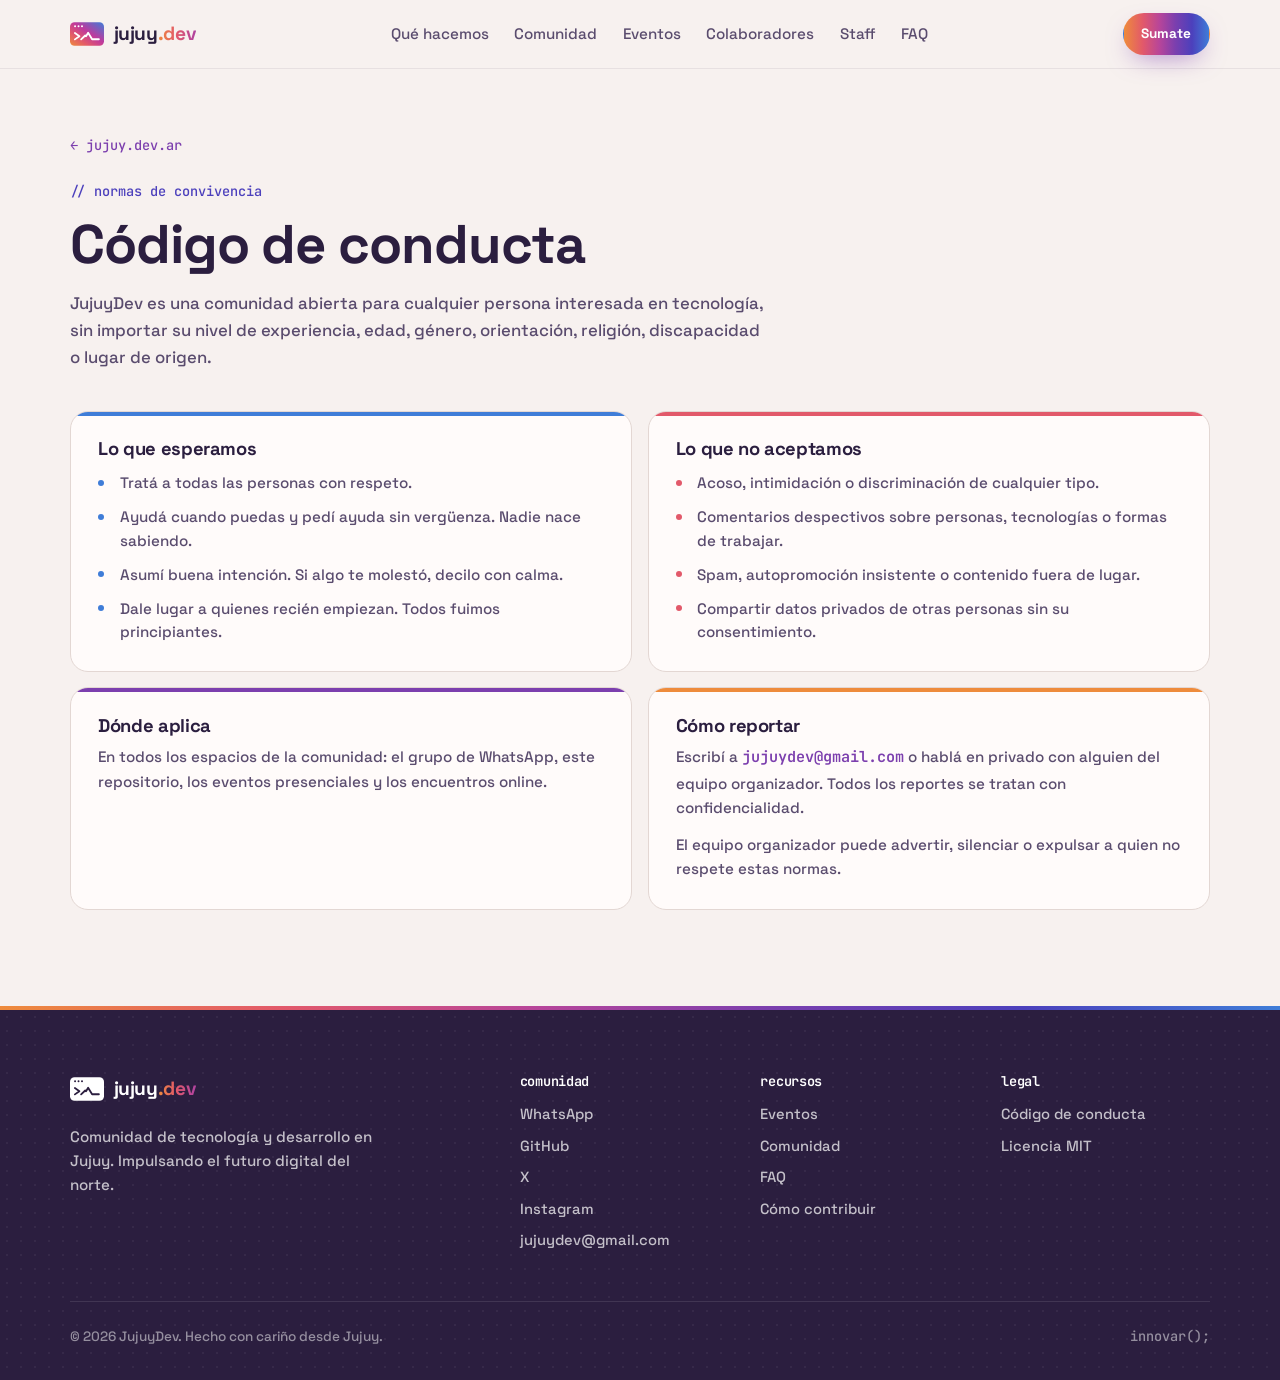
==== codigo-de-conducta/index.html @ e5a92507 "fix(hero): make the Hornocal scene paint on first frame Review fixes on top of the parallax. The sce" ====
<!DOCTYPE html>
<html lang="es-AR">
<head>
  <meta charset="UTF-8">
  <meta name="viewport" content="width=device-width, initial-scale=1">
  <title>Código de conducta · JujuyDev</title>
  <meta name="description" content="Normas de convivencia y código de conducta de JujuyDev, la comunidad de programadores y tecnología de Jujuy.">
  <meta name="theme-color" content="#f7f1ef">
  <link rel="canonical" href="https://jujuy.dev.ar/codigo-de-conducta/">

  <meta property="og:type" content="website">
  <meta property="og:locale" content="es_AR">
  <meta property="og:site_name" content="JujuyDev">
  <meta property="og:title" content="Código de conducta · JujuyDev">
  <meta property="og:description" content="Normas de convivencia y código de conducta de JujuyDev, la comunidad de tecnología en Jujuy.">
  <meta property="og:url" content="https://jujuy.dev.ar/codigo-de-conducta/">
  <meta property="og:image" content="https://jujuy.dev.ar/assets/og.jpg">
  <meta property="og:image:width" content="1200">
  <meta property="og:image:height" content="630">
  <meta name="twitter:card" content="summary_large_image">
  <meta name="twitter:site" content="@JujuyDevAr">
  <meta name="twitter:title" content="Código de conducta · JujuyDev">
  <meta name="twitter:description" content="Normas de convivencia y código de conducta de JujuyDev, la comunidad de tecnología en Jujuy.">
  <meta name="twitter:image" content="https://jujuy.dev.ar/assets/og.jpg">

  <link rel="icon" href="/assets/logo.svg" type="image/svg+xml">
  <link rel="preconnect" href="https://fonts.googleapis.com">
  <link rel="preconnect" href="https://fonts.gstatic.com" crossorigin>
  <link href="https://fonts.googleapis.com/css2?family=Space+Grotesk:wght@500;700&family=JetBrains+Mono:wght@400;600&display=swap" rel="stylesheet">
  <link rel="stylesheet" href="/styles.css?v=2026-09-15f">
  <script>document.documentElement.classList.add('js');</script>
</head>
<body>
  <a class="skip-link" href="#main">Saltar al contenido</a>

  <nav class="nav" aria-label="Principal">
    <div class="container nav-inner">
      <a class="logo" href="/">
        <img class="logo-mark" src="/assets/logo.svg" alt="" width="34" height="24">
        <span>jujuy<span class="grad-text">.dev</span></span>
      </a>
      <button class="nav-toggle" type="button" aria-label="Abrir menú" aria-expanded="false" aria-controls="nav-links">
        <svg width="20" height="20" viewBox="0 0 24 24" fill="none" stroke="currentColor" stroke-width="2" stroke-linecap="round" aria-hidden="true">
          <path d="M4 7h16"/>
          <path d="M4 12h16"/>
          <path d="M4 17h16"/>
        </svg>
      </button>
      <ul class="nav-links" id="nav-links">
        <li><a href="/#pilares">Qué hacemos</a></li>
        <li><a href="/comunidad/">Comunidad</a></li>
        <li><a href="/eventos/">Eventos</a></li>
        <li><a href="/#colaboradores">Colaboradores</a></li>
        <li><a href="/#staff">Staff</a></li>
        <li><a href="/faq/">FAQ</a></li>
      </ul>
      <a class="btn btn-primary btn-sm nav-cta" href="https://chat.whatsapp.com/Bj1KKgjcLue2FOVuX8osmq" target="_blank" rel="noopener">Sumate</a>
    </div>
  </nav>

  <main id="main">
    <header class="page-hero container">
      <a class="back-link" href="/">← jujuy.dev.ar</a>
      <p class="eyebrow mono">// normas de convivencia</p>
      <h1>Código de conducta</h1>
      <p class="lead">JujuyDev es una comunidad abierta para cualquier persona interesada en tecnología, sin importar su nivel de experiencia, edad, género, orientación, religión, discapacidad o lugar de origen.</p>
    </header>

    <section class="section conduct-section">
      <div class="container">
        <div class="grid grid-2 conduct-grid">
          <article class="card reveal" style="--accent: var(--blue)">
            <h3>Lo que esperamos</h3>
            <ul class="conduct-list">
              <li>Tratá a todas las personas con respeto.</li>
              <li>Ayudá cuando puedas y pedí ayuda sin vergüenza. Nadie nace sabiendo.</li>
              <li>Asumí buena intención. Si algo te molestó, decilo con calma.</li>
              <li>Dale lugar a quienes recién empiezan. Todos fuimos principiantes.</li>
            </ul>
          </article>

          <article class="card reveal" style="--accent: var(--coral)">
            <h3>Lo que no aceptamos</h3>
            <ul class="conduct-list">
              <li>Acoso, intimidación o discriminación de cualquier tipo.</li>
              <li>Comentarios despectivos sobre personas, tecnologías o formas de trabajar.</li>
              <li>Spam, autopromoción insistente o contenido fuera de lugar.</li>
              <li>Compartir datos privados de otras personas sin su consentimiento.</li>
            </ul>
          </article>

          <article class="card reveal" style="--accent: var(--purple)">
            <h3>Dónde aplica</h3>
            <p>En todos los espacios de la comunidad: el grupo de WhatsApp, este repositorio, los eventos presenciales y los encuentros online.</p>
          </article>

          <article class="card reveal" style="--accent: var(--orange)">
            <h3>Cómo reportar</h3>
            <p>Escribí a <a href="mailto:jujuydev@gmail.com" class="contact-mail mono" style="font-size: 0.95rem;">jujuydev@gmail.com</a> o hablá en privado con alguien del equipo organizador. Todos los reportes se tratan con confidencialidad.</p>
            <p style="margin-top: 0.8rem;">El equipo organizador puede advertir, silenciar o expulsar a quien no respete estas normas.</p>
          </article>
        </div>
      </div>
    </section>
  </main>

  <div class="grad-bar" aria-hidden="true"></div>
  <footer class="footer">
    <div class="container">
      <div class="footer-grid">
        <div>
          <a class="logo" href="/">
            <img class="logo-mark" src="/assets/logo-white.svg" alt="" width="34" height="24">
            <span>jujuy<span class="grad-text">.dev</span></span>
          </a>
          <p class="footer-tag">Comunidad de tecnología y desarrollo en Jujuy. Impulsando el futuro digital del norte.</p>
        </div>
        <div>
          <h4>comunidad</h4>
          <ul>
            <li><a href="https://chat.whatsapp.com/Bj1KKgjcLue2FOVuX8osmq" target="_blank" rel="noopener">WhatsApp</a></li>
            <li><a href="https://github.com/FrancoDuran23/jujuy_dev" target="_blank" rel="noopener">GitHub</a></li>
            <li><a href="https://x.com/JujuyDevAr" target="_blank" rel="noopener">X</a></li>
            <li><a href="https://www.instagram.com/jujuy.dev/" target="_blank" rel="noopener">Instagram</a></li>
            <li><a href="mailto:jujuydev@gmail.com">jujuydev@gmail.com</a></li>
          </ul>
        </div>
        <div>
          <h4>recursos</h4>
          <ul>
            <li><a href="/eventos/">Eventos</a></li>
            <li><a href="/comunidad/">Comunidad</a></li>
            <li><a href="/faq/">FAQ</a></li>
            <li><a href="https://github.com/FrancoDuran23/jujuy_dev/blob/main/CONTRIBUTING.md" target="_blank" rel="noopener">Cómo contribuir</a></li>
          </ul>
        </div>
        <div>
          <h4>legal</h4>
          <ul>
            <li><a href="/codigo-de-conducta/">Código de conducta</a></li>
            <li><a href="https://github.com/FrancoDuran23/jujuy_dev/blob/main/LICENSE" target="_blank" rel="noopener">Licencia MIT</a></li>
          </ul>
        </div>
      </div>
      <div class="footer-bottom">
        <span>© <span id="year">2026</span> JujuyDev. Hecho con cariño desde Jujuy.</span>
        <span class="mono">innovar();</span>
      </div>
    </div>
  </footer>

  <script>
    (function () {
      var nav = document.querySelector('.nav');
      var toggle = document.querySelector('.nav-toggle');

      toggle.addEventListener('click', function () {
        var open = nav.classList.toggle('open');
        toggle.setAttribute('aria-expanded', String(open));
        toggle.setAttribute('aria-label', open ? 'Cerrar menú' : 'Abrir menú');
      });

      nav.querySelectorAll('.nav-links a').forEach(function (link) {
        link.addEventListener('click', function () {
          nav.classList.remove('open');
          toggle.setAttribute('aria-expanded', 'false');
          toggle.setAttribute('aria-label', 'Abrir menú');
        });
      });

      var revealed = document.querySelectorAll('.reveal');
      if ('IntersectionObserver' in window) {
        var io = new IntersectionObserver(function (entries) {
          entries.forEach(function (entry) {
            if (entry.isIntersecting) {
              entry.target.classList.add('in');
              io.unobserve(entry.target);
            }
          });
        }, { threshold: 0.12 });
        revealed.forEach(function (el) { io.observe(el); });
      } else {
        revealed.forEach(function (el) { el.classList.add('in'); });
      }

      document.getElementById('year').textContent = new Date().getFullYear();
    })();
  </script>
</body>
</html>
---- styles.css ----
/* ==========================================================================
   jujuy.dev
   Palette comes straight from the hero illustration: cream paper background
   and the Hornocal gradient (orange -> coral -> magenta -> purple -> indigo -> blue).
   ========================================================================== */

:root {
  --cream: #f7f1ef;
  --cream-2: #f1e8e5;
  --cream-3: #e3d7d3;
  --paper: #fffbfa;

  --ink: #2b1e3f;
  --ink-2: #5a4c6e;
  --ink-3: #8b7e9d;

  --orange: #ee8b3c;
  --coral: #e2596a;
  /* Flat accent for labels and badges — the one colour that isn't part of the
     Hornocal gradient, so it still pops next to it. */
  --rose: #ef3962;
  --magenta: #b7459a;
  --purple: #7c3fae;
  --indigo: #4c40bc;
  --blue: #3f7dd8;

  --grad: linear-gradient(
    90deg,
    var(--orange) 0%,
    var(--coral) 22%,
    var(--magenta) 42%,
    var(--purple) 60%,
    var(--indigo) 80%,
    var(--blue) 100%
  );

  --font-sans: "Space Grotesk", system-ui, -apple-system, "Segoe UI", Roboto, sans-serif;
  --font-mono: "JetBrains Mono", ui-monospace, SFMono-Regular, Menlo, Consolas, monospace;

  --radius: 18px;
  --container: 1140px;
  --nav-h: 68px;
  --shadow: 0 14px 34px -14px rgba(43, 30, 63, 0.22);
}

/* --------------------------------------------------------------------------
   Base
   -------------------------------------------------------------------------- */

*,
*::before,
*::after {
  box-sizing: border-box;
}

html {
  scroll-behavior: smooth;
  scroll-padding-top: calc(var(--nav-h) + 12px);
}

body {
  margin: 0;
  font-family: var(--font-sans);
  font-weight: 500;
  color: var(--ink);
  background: var(--cream);
  line-height: 1.6;
  -webkit-font-smoothing: antialiased;
}

img,
svg {
  display: block;
  max-width: 100%;
}

a {
  color: inherit;
  text-decoration: none;
}

h1,
h2,
h3,
h4 {
  margin: 0;
  line-height: 1.1;
  letter-spacing: -0.02em;
}

p {
  margin: 0;
}

:focus-visible {
  outline: 2px solid var(--purple);
  outline-offset: 3px;
}

.container {
  width: min(var(--container), 100% - 3rem);
  margin-inline: auto;
}

.mono {
  font-family: var(--font-mono);
}

.grad-text {
  background: var(--grad);
  background-size: 220% 100%;
  -webkit-background-clip: text;
  background-clip: text;
  color: transparent;
  animation: grad-shimmer 9s ease-in-out infinite;
}

@keyframes grad-shimmer {
  0%, 100% { background-position: 0% 50%; }
  50% { background-position: 100% 50%; }
}

.grad-bar {
  height: 4px;
  background: var(--grad);
}

.eyebrow {
  font-family: var(--font-mono);
  font-size: 0.85rem;
  color: var(--purple);
  margin-bottom: 0.75rem;
}

.skip-link {
  position: absolute;
  left: -999px;
  top: 8px;
  z-index: 100;
  padding: 0.5rem 1rem;
  border-radius: 8px;
  background: var(--ink);
  color: #fff;
}

.skip-link:focus {
  left: 8px;
}

/* --------------------------------------------------------------------------
   Navigation
   -------------------------------------------------------------------------- */

.nav {
  position: fixed;
  inset: 0 0 auto 0;
  z-index: 50;
  background: var(--cream);
  border-bottom: 1px solid rgba(43, 30, 63, 0.08);
}

.nav-inner {
  display: flex;
  align-items: center;
  justify-content: space-between;
  gap: 1rem;
  height: var(--nav-h);
}

.logo {
  display: inline-flex;
  align-items: center;
  gap: 0.6rem;
  font-weight: 700;
  font-size: 1.2rem;
  letter-spacing: -0.02em;
}

.logo-mark {
  width: 34px;
  height: 24px;
  flex-shrink: 0;
}

.nav-links {
  display: flex;
  gap: 1.6rem;
  margin: 0;
  padding: 0;
  list-style: none;
}

.nav-links a {
  position: relative;
  font-size: 0.95rem;
  color: var(--ink-2);
  transition: color 0.2s;
}

.nav-links a:hover {
  color: var(--ink);
}

.nav-links a::after {
  content: "";
  position: absolute;
  left: 0;
  bottom: -5px;
  width: 0;
  height: 2px;
  background: var(--grad);
  transition: width 0.25s ease;
}

.nav-links a:hover::after {
  width: 100%;
}

.nav-toggle {
  display: none;
  width: 42px;
  height: 42px;
  border: 1px solid var(--cream-3);
  border-radius: 10px;
  background: var(--paper);
  color: var(--ink);
  cursor: pointer;
}

.nav-toggle path {
  transform-box: fill-box;
  transform-origin: center;
  transition: transform 0.25s ease, opacity 0.2s ease;
}

.nav.open .nav-toggle path:first-child {
  transform: translateY(5px) rotate(45deg);
}

.nav.open .nav-toggle path:nth-child(2) {
  opacity: 0;
  transform: scaleX(0);
}

.nav.open .nav-toggle path:last-child {
  transform: translateY(-5px) rotate(-45deg);
}

/* --------------------------------------------------------------------------
   Buttons
   -------------------------------------------------------------------------- */

.btn {
  display: inline-flex;
  align-items: center;
  justify-content: center;
  gap: 0.5rem;
  padding: 0.85rem 1.6rem;
  border-radius: 999px;
  border: 1.5px solid transparent;
  font: inherit;
  font-weight: 700;
  font-size: 0.95rem;
  cursor: pointer;
  transition: transform 0.2s ease, box-shadow 0.2s ease, background-color 0.2s ease;
}

.btn:hover {
  transform: translateY(-2px);
}

.btn-primary {
  background: var(--grad);
  color: #fff;
  box-shadow: 0 10px 26px -10px rgba(124, 63, 174, 0.65);
}

.btn-primary:hover {
  box-shadow: 0 14px 30px -10px rgba(124, 63, 174, 0.75);
}

.btn-ghost {
  border-color: var(--ink);
  color: var(--ink);
  background: rgba(255, 251, 250, 0.7);
}

.btn-ghost:hover {
  background: var(--paper);
}

.btn-sm {
  padding: 0.55rem 1.1rem;
  font-size: 0.85rem;
}

/* --------------------------------------------------------------------------
   Hero
   -------------------------------------------------------------------------- */

/* A short scroll track pins the scene while its three terrain planes move. */
.hero {
  --hero-height: max(760px, 100svh);
  position: relative;
  height: var(--hero-height);
  background: var(--cream);
}

.hero.is-parallax {
  height: calc(var(--hero-height) * 1.7);
  view-timeline: --hero-scroll block;
  view-timeline-inset: 0;
}

.hero-stage {
  position: relative;
  height: var(--hero-height);
  isolation: isolate;
  overflow: hidden;
}

.hero.is-parallax .hero-stage {
  position: sticky;
  top: 0;
}

.hero-sky {
  position: absolute;
  inset: 0;
  background: radial-gradient(ellipse at 50% 35%, #fffaf1, var(--cream) 70%);
}

/* Each plane is a flattened transparent WebP, so scrolling never evaluates the
   detailed source silhouettes or a live image filter. */
.hero-terrain {
  --terrain-width: max(100%, 880px, calc(var(--hero-height) * 1.1));
  position: absolute;
  left: 50%;
  width: var(--terrain-width);
  margin-left: calc(var(--terrain-width) * -0.5);
  contain: layout paint;
  pointer-events: none;
}

/* The planes fade in from their own painted state, never from opacity 0: the
   hero has to be complete in the first frame, with or without JavaScript. */
@media (prefers-reduced-motion: no-preference) {
  .js .hero-terrain picture {
    animation: hero-plane-in 1.3s ease both;
  }

  .js .hero-terrain-middle picture {
    animation-delay: 0.2s;
  }

  .js .hero-terrain-front picture {
    animation-delay: 0.45s;
  }
}

@keyframes hero-plane-in {
  from { opacity: 0.35; }
  to { opacity: 1; }
}

.hero-terrain picture,
.hero-terrain img {
  display: block;
  width: 100%;
  height: auto;
}

.hero-terrain-back {
  --terrain-width: max(108%, 1040px, calc(var(--hero-height) * 1.55));
  --depth: 0.48;
  --drift-x: -8px;
  --start-y: 0.025;
  --start-scale: 1.07;
  --end-scale: 0.92;
  transform-origin: 50% 15%;
  top: 37%;
  z-index: 1;
}

.hero.is-parallax .hero-terrain-back {
  --depth: 0.08;
}

.hero-terrain-back img {
  opacity: 0.74;
}

.hero.is-parallax .hero-terrain-back img {
  opacity: 0.9;
}

.hero-terrain-middle {
  --terrain-width: max(116%, 1180px, calc(var(--hero-height) * 1.5));
  --depth: 0.14;
  --drift-x: 18px;
  --entry-y: 0.32;
  top: 14%;
  z-index: 4;
}

.hero.is-parallax .hero-terrain-middle {
  --depth: -0.1;
}

.hero-terrain-front {
  --terrain-width: max(112%, 1120px, calc(var(--hero-height) * 1.42));
  --depth: 0.04;
  --drift-x: 0px;
  --entry-y: 0.42;
  top: 32%;
  z-index: 5;
}

.hero.is-parallax .hero-terrain-front {
  --depth: -0.035;
}

.hero-content {
  position: relative;
  z-index: 7;
  padding-top: max(calc(var(--nav-h) + 2rem), 10svh);
  text-align: center;
}

.hero-content::before {
  content: "";
  position: absolute;
  inset: -2rem -50vw -5rem;
  z-index: -1;
  pointer-events: none;
  background: linear-gradient(
    to bottom,
    var(--cream) 0%,
    var(--cream) 62%,
    rgba(247, 241, 239, 0.88) 78%,
    rgba(247, 241, 239, 0) 100%
  );
}

.hero-copy {
  width: min(720px, 100%);
  margin-inline: auto;
}

.hero .eyebrow {
  display: flex;
  align-items: center;
  justify-content: center;
  gap: 0.65rem;
  color: #59316f;
  font-size: clamp(0.72rem, 1vw, 0.8rem);
  letter-spacing: 0.08em;
  margin-bottom: 1.5rem;
}

.hero .eyebrow svg {
  width: 20px;
  height: 20px;
  flex-shrink: 0;
}

.hero h1 {
  max-width: 1000px;
  margin: 0 auto 1.5rem;
  font-size: clamp(3.2rem, 5.6vw, 5.5rem);
  font-weight: 700;
  letter-spacing: -0.045em;
  line-height: 1.06;
}

.hero h1 span {
  display: inline;
  color: #65318b;
}

.hero .lead {
  max-width: 48ch;
  margin-inline: auto;
  font-size: clamp(1rem, 1.3vw, 1.15rem);
  line-height: 1.65;
  color: #42324f;
  text-wrap: pretty;
}

.hero .actions {
  display: flex;
  justify-content: center;
  flex-wrap: wrap;
  gap: 0.8rem;
  margin-top: 1.15rem;
}

.hero .btn-ghost {
  background: var(--paper);
  border-color: #685875;
  color: var(--ink);
}

.hero .btn-ghost:hover {
  background: var(--cream-2);
}

.hero .actions a:focus-visible,
.hero-scroll:focus-visible {
  outline: 3px solid var(--ink);
  outline-offset: 5px;
}

.hero-haze {
  position: absolute;
  z-index: 6;
  inset: auto 0 0;
  height: 10%;
  background: linear-gradient(transparent, rgba(241, 232, 229, 0.92) 70%, var(--cream-2));
  pointer-events: none;
}

.hero.is-parallax .hero-haze {
  height: 15%;
}

.hero-scroll {
  position: absolute;
  z-index: 7;
  bottom: 1rem;
  left: 50%;
  transform: translateX(-50%);
  display: flex;
  flex-direction: column;
  align-items: center;
  gap: 0.45rem;
  padding: 0.35rem 0.75rem;
  color: var(--ink);
  font: 700 0.7rem var(--font-mono);
  letter-spacing: 0.11em;
  text-transform: uppercase;
  text-shadow: 0 1px 8px var(--cream), 0 1px 8px var(--cream);
  white-space: nowrap;
}

.hero-scroll svg {
  box-sizing: border-box;
  width: 38px;
  height: 38px;
  padding: 9px;
  border: 1px solid rgba(78, 40, 109, 0.38);
  border-radius: 50%;
  background: rgba(247, 241, 239, 0.72);
  box-shadow: 0 8px 22px -14px rgba(43, 30, 63, 0.8);
  transition: transform 0.2s ease, background-color 0.2s ease, border-color 0.2s ease;
}

.hero-scroll:hover svg {
  transform: translateY(3px);
  border-color: #4e286d;
  background: var(--paper);
}

@media (prefers-reduced-motion: no-preference) {
  .hero-scroll svg {
    animation: hero-scroll-cue 2.8s ease-in-out infinite;
  }

  .hero-scroll:hover svg,
  .hero-scroll:focus-visible svg {
    animation: none;
  }
}

@keyframes hero-scroll-cue {
  0%, 100% { transform: translateY(0); }
  50% { transform: translateY(4px); }
}

/* A linear response keeps terrain attached to the user's actual scroll speed. */
.hero.is-native .hero-terrain {
  animation: hero-depth linear both;
  animation-timeline: --hero-scroll;
  /* 0.7 / 1.7: finish the motion when the sticky stage is released. */
  animation-range: exit-crossing 0% exit-crossing 41.176%;
}

@keyframes hero-depth {
  from { transform: translate3d(0, 0, 0); }
  to { transform: translate3d(var(--drift-x), calc(var(--hero-height) * var(--depth)), 0); }
}

/* Start close to the Hornocal, then let the two lateral frames rise into view. */
.hero.is-native .hero-terrain-back {
  animation-name: hero-recede;
}

.hero.is-native .hero-terrain-middle,
.hero.is-native .hero-terrain-front {
  animation-name: hero-frame-enter;
}

@keyframes hero-recede {
  from { transform: translate3d(0, calc(var(--hero-height) * var(--start-y)), 0) scale(var(--start-scale)); }
  to { transform: translate3d(var(--drift-x), calc(var(--hero-height) * var(--depth)), 0) scale(var(--end-scale)); }
}

@keyframes hero-frame-enter {
  from { transform: translate3d(0, calc(var(--hero-height) * var(--entry-y)), 0); }
  to { transform: translate3d(var(--drift-x), calc(var(--hero-height) * var(--depth)), 0); }
}

.hero.is-parallax.is-visible .hero-terrain {
  will-change: transform;
}

/* --------------------------------------------------------------------------
   Next event strip
   A single-purpose band under the hero. Dated things belong where people look
   first, not two screens down in the events section.
   -------------------------------------------------------------------------- */

.next-up {
  background: var(--ink);
  color: #fff;
}

.next-up-inner {
  display: flex;
  align-items: center;
  gap: 1.1rem;
  padding: 0.85rem 0;
}

.nu-date {
  flex: 0 0 auto;
  display: grid;
  justify-items: center;
  padding: 6px 11px 7px;
  border-radius: 11px;
  background: var(--grad);
  font-family: var(--font-mono);
  font-size: 0.6rem;
  line-height: 1;
  letter-spacing: 0.06em;
  color: rgba(255, 255, 255, 0.85);
}

.nu-date b {
  font-size: 1.25rem;
  color: #fff;
}

.nu-text {
  display: flex;
  align-items: baseline;
  flex-wrap: wrap;
  gap: 0.2rem 0.7rem;
  min-width: 0;
}

.nu-label {
  font-family: var(--font-mono);
  font-size: 0.64rem;
  letter-spacing: 0.08em;
  text-transform: uppercase;
  color: var(--rose);
}

.nu-name {
  font-weight: 700;
  font-size: 1.02rem;
}

.nu-meta {
  font-family: var(--font-mono);
  font-size: 0.74rem;
  color: rgba(255, 255, 255, 0.6);
}

.nu-go {
  flex: 0 0 auto;
  margin-left: auto;
  font-weight: 700;
  font-size: 0.85rem;
  color: #fff;
  transition: transform 0.2s ease;
}

.next-up-inner:hover .nu-go {
  transform: translateX(3px);
}

/* --------------------------------------------------------------------------
   Stats strip
   -------------------------------------------------------------------------- */

.stats {
  background-color: var(--cream-2);
  padding: clamp(2.5rem, 5vw, 4.5rem) 0 4rem;
}

.community-intro {
  max-width: 720px;
  text-align: center;
}

.community-intro .eyebrow {
  color: #59316f;
}

.community-intro h2 {
  max-width: 21ch;
  margin: 0 auto 1.2rem;
  font-size: clamp(2rem, 3.7vw, 3rem);
  line-height: 1.15;
  letter-spacing: -0.035em;
  text-wrap: balance;
}

.community-intro > p:last-child {
  max-width: 57ch;
  margin-inline: auto;
  font-size: 1.05rem;
  color: #42324f;
  text-wrap: pretty;
}

/* Context follows the introduction and figures, keeping the entry concise. */
.stats .facts {
  max-width: 710px;
  margin: 0 auto;
  padding-top: 1.5rem;
  border-top: 1px solid #d6c8cf;
  text-align: center;
  font-size: 0.9rem;
  color: var(--ink-2);
}

.stats .facts a {
  color: #4e286d;
  text-decoration: underline;
  text-underline-offset: 3px;
}

.stats-inner {
  display: grid;
  /* auto-fit, not a fixed count: the strip grows as the community does without
     anyone having to remember to change the column number too. */
  grid-template-columns: repeat(auto-fit, minmax(190px, 1fr));
  gap: 1rem;
  max-width: 960px;
  padding: 3rem 0;
  text-align: center;
}

.stat-n {
  font-family: var(--font-mono);
  font-weight: 600;
  font-size: clamp(1.9rem, 3.6vw, 2.7rem);
  line-height: 1;
  color: #65318b;
}

.stat-l {
  margin-top: 0.4rem;
  font-size: 0.95rem;
  color: var(--ink-2);
}

/* --------------------------------------------------------------------------
   Sections
   -------------------------------------------------------------------------- */

.section {
  position: relative;
  /* Keep the decorative chakana off-canvas without widening mobile layouts. */
  overflow-x: hidden;
  overflow-x: clip;
  padding: 6rem 0;
}

.section.alt {
  background-color: var(--cream-2);
}

/* Subtle halftone, a nod to the engraving texture of the illustration. */
.dots {
  background-image: radial-gradient(rgba(43, 30, 63, 0.1) 1px, transparent 1.4px);
  background-size: 14px 14px;
}

.section-head {
  max-width: 640px;
  margin-bottom: 3rem;
}

.section-head h2 {
  font-size: clamp(1.9rem, 3.8vw, 2.9rem);
  font-weight: 700;
}

.section-head p:not(.eyebrow) {
  margin-top: 0.9rem;
  font-size: 1.05rem;
  color: var(--ink-2);
}

.section-foot {
  margin-top: 2.5rem;
  font-weight: 700;
  color: var(--purple);
}

.section-chakana {
  position: absolute;
  right: -70px;
  top: 30px;
  width: 340px;
  height: 340px;
  color: var(--purple);
  opacity: 0.06;
  pointer-events: none;
}

/* --------------------------------------------------------------------------
   Grid + cards
   -------------------------------------------------------------------------- */

.grid {
  display: grid;
  gap: 1.25rem;
}

.grid-4 {
  grid-template-columns: repeat(4, 1fr);
}

.grid-3 {
  grid-template-columns: repeat(3, 1fr);
}

.grid-2 {
  grid-template-columns: repeat(2, 1fr);
}

.card {
  position: relative;
  overflow: hidden;
  display: block;
  padding: 1.7rem;
  border: 1px solid var(--cream-3);
  border-radius: var(--radius);
  background: var(--paper);
  transition: transform 0.25s ease, box-shadow 0.25s ease, border-color 0.25s ease;
}

.card::before {
  content: "";
  position: absolute;
  top: 0;
  left: 0;
  right: 0;
  height: 4px;
  background: var(--accent, var(--grad));
}

.card:hover {
  transform: translateY(-4px);
  box-shadow: var(--shadow);
  border-color: transparent;
}

.card h3 {
  font-size: 1.15rem;
  font-weight: 700;
  margin-bottom: 0.6rem;
}

.card p {
  font-size: 0.95rem;
  color: var(--ink-2);
}

/* Ghost card: an open slot inviting people to fill it. */
.card.ghost {
  display: flex;
  flex-direction: column;
  justify-content: center;
  align-items: flex-start;
  gap: 0.8rem;
  border: 1.5px dashed var(--cream-3);
  background: rgba(255, 251, 250, 0.55);
}

.card.ghost::before {
  display: none;
}

.card.ghost:hover {
  border-color: var(--purple);
  box-shadow: none;
}

.card.ghost .btn {
  margin-top: 0.4rem;
}

/* Pillars */
.pillar .tile {
  display: grid;
  place-items: center;
  width: 48px;
  height: 48px;
  margin-bottom: 1.2rem;
  border-radius: 14px;
  color: var(--accent);
  background: color-mix(in srgb, var(--accent) 12%, transparent);
  transition: transform 0.25s ease, background-color 0.25s ease, color 0.25s ease;
}

.pillar .tile svg {
  width: 24px;
  height: 24px;
}

.card.pillar:hover .tile {
  transform: rotate(-6deg) scale(1.06);
  background: var(--accent);
  color: #fff;
}

.pillar h3 {
  font-family: var(--font-mono);
  font-weight: 600;
  color: var(--accent);
}

/* Platforms */
.platform {
  display: flex;
  flex-direction: column;
  gap: 0.8rem;
}

.platform .icon {
  display: grid;
  place-items: center;
  width: 46px;
  height: 46px;
  border-radius: 13px;
  background: var(--accent);
  color: #fff;
}

.platform .icon svg {
  width: 22px;
  height: 22px;
  fill: currentColor;
}

.platform h3 {
  margin-bottom: 0;
}

.platform .link {
  margin-top: auto;
  padding-top: 0.4rem;
  font-size: 0.9rem;
  font-weight: 700;
  color: var(--accent);
}

/* Platform not open yet: same card, muted, no link. */
.platform.soon {
  opacity: 0.62;
}

.platform.soon:hover {
  transform: none;
  box-shadow: none;
  border-color: var(--cream-3);
}

.platform.soon .link {
  align-self: flex-start;
  padding: 0.3rem 0.75rem;
  border-radius: 999px;
  font-family: var(--font-mono);
  font-size: 0.76rem;
  font-weight: 400;
  color: var(--ink-2);
  background: rgba(43, 30, 63, 0.07);
}

/* --------------------------------------------------------------------------
   Dark section: the events block, night side of the same palette
   -------------------------------------------------------------------------- */

.section-dark {
  background: var(--ink);
  color: rgba(255, 255, 255, 0.74);
  background-image: radial-gradient(rgba(255, 255, 255, 0.05) 1px, transparent 1.4px);
  background-size: 14px 14px;
}

.section-dark h2 {
  color: #fff;
}

.eyebrow.accent {
  color: var(--rose);
}

.section-dark .btn-ghost {
  border-color: rgba(255, 255, 255, 0.35);
  color: #fff;
  background: transparent;
}

.section-dark .btn-ghost:hover {
  border-color: #fff;
  background: rgba(255, 255, 255, 0.08);
}

.events-layout {
  display: grid;
  grid-template-columns: 1fr 1.15fr auto;
  gap: 2.5rem;
  align-items: start;
}

.events-intro h2 {
  font-size: clamp(1.7rem, 3vw, 2.4rem);
  font-weight: 700;
  margin-bottom: 0.9rem;
}

.events-intro p {
  margin-bottom: 1.6rem;
  font-size: 0.98rem;
}

.events-cards {
  display: grid;
  gap: 1rem;
}

.event-card {
  display: flex;
  gap: 1rem;
  padding: 0.9rem;
  border-radius: 16px;
  background: rgba(255, 255, 255, 0.05);
  border: 1px solid rgba(255, 255, 255, 0.1);
  transition: transform 0.2s ease, background-color 0.2s ease, border-color 0.2s ease;
}

.event-card:hover {
  transform: translateY(-3px);
  background: rgba(255, 255, 255, 0.09);
  border-color: rgba(255, 255, 255, 0.22);
}

.event-card .shot {
  position: relative;
  flex: 0 0 132px;
  align-self: stretch;
  border-radius: 11px;
  overflow: hidden;
}

.event-card .shot img {
  width: 100%;
  height: 100%;
  object-fit: cover;
}

/* Date chip, the way a calendar tear-off reads: day over month. */
.event-card .date {
  position: absolute;
  top: 8px;
  left: 8px;
  display: grid;
  justify-items: center;
  padding: 4px 8px 5px;
  border-radius: 9px;
  background: var(--ink);
  font-family: var(--font-mono);
  font-size: 0.58rem;
  line-height: 1;
  letter-spacing: 0.06em;
  color: rgba(255, 255, 255, 0.7);
}

.event-card .date b {
  font-size: 0.92rem;
  color: #fff;
}

.event-card .body {
  display: flex;
  flex-direction: column;
  gap: 0.35rem;
  min-width: 0;
  padding: 0.2rem 0;
}

.event-card .title {
  font-weight: 700;
  font-size: 0.98rem;
  line-height: 1.25;
  color: #fff;
}

.event-card .desc {
  font-size: 0.87rem;
  color: rgba(255, 255, 255, 0.66);
}

.event-card .place {
  margin-top: auto;
  font-family: var(--font-mono);
  font-size: 0.72rem;
  color: var(--rose);
}

/* Upcoming event with no artwork yet: the tear-off date sits on the brand
   gradient rather than a still from an event that has not happened. As soon as
   the card has a real flyer, these fall away and the image takes over. */
.event-card.next .shot:not(:has(img)) {
  display: grid;
  place-items: center;
  background: var(--grad);
}

.event-card.next .shot:not(:has(img)) .date {
  position: static;
  background: rgba(43, 30, 63, 0.82);
  padding: 8px 12px 9px;
  font-size: 0.66rem;
}

.event-card.next .shot:not(:has(img)) .date b {
  font-size: 1.5rem;
}

.event-card .shot picture {
  display: contents;
}

.event-card .badge {
  align-self: flex-start;
  padding: 2px 8px 3px;
  border-radius: 999px;
  background: var(--rose);
  font-family: var(--font-mono);
  font-size: 0.62rem;
  letter-spacing: 0.06em;
  text-transform: uppercase;
  color: #fff;
}

.event-card.ghost {
  border-style: dashed;
  background: transparent;
}

.events-sign {
  align-self: center;
  text-align: left;
}

.sign-text {
  font-weight: 700;
  font-size: clamp(1.2rem, 2vw, 1.7rem);
  line-height: 1.08;
  letter-spacing: -0.02em;
  color: #fff;
}

.sign-range {
  width: 190px;
  height: 48px;
  margin-top: 1rem;
}

@media (max-width: 1080px) {
  .events-layout {
    grid-template-columns: 1fr;
    gap: 2rem;
  }

  .events-sign {
    display: none;
  }
}

@media (max-width: 560px) {
  .event-card {
    flex-direction: column;
  }

  .event-card .shot {
    flex: none;
    height: 150px;
  }
}

/* Events */
.event {
  display: flex;
  flex-direction: column;
  gap: 0.9rem;
}

.event .when {
  align-self: flex-start;
  padding: 0.3rem 0.75rem;
  border-radius: 999px;
  font-family: var(--font-mono);
  font-size: 0.76rem;
  color: var(--indigo);
  background: rgba(76, 64, 188, 0.1);
}

.event h3 {
  margin-bottom: 0;
}

.event .meta {
  font-family: var(--font-mono);
  font-size: 0.82rem;
  color: var(--ink-3);
}

.event .btn {
  align-self: flex-start;
  margin-top: auto;
}

/* Collaborators */
/* Infinite marquee: six identical sets so half the track is always wider
   than the viewport and the loop can restart without a visible jump. */
.logos-marquee {
  overflow: hidden;
  width: 100%;
  max-width: 100%;
  margin-inline: 0;
  border-radius: var(--radius);
  -webkit-mask-image: linear-gradient(
    90deg,
    transparent 0%,
    #000 4%,
    #000 96%,
    transparent 100%
  );
  mask-image: linear-gradient(
    90deg,
    transparent 0%,
    #000 4%,
    #000 96%,
    transparent 100%
  );
}

.logos-track {
  display: flex;
  flex-wrap: wrap;
  justify-content: center;
  gap: 1rem;
}

.logos-track:has(.logos-set:nth-child(2)) {
  flex-wrap: nowrap;
  justify-content: flex-start;
  width: max-content;
  animation: logos-marquee 42s linear infinite;
}

.logos-marquee:hover .logos-track,
.logos-marquee:focus-within .logos-track {
  animation-play-state: paused;
}

.logos-set {
  display: flex;
  flex-shrink: 0;
  gap: 1rem;
}

.logos-set .logo-slot {
  flex: 0 0 190px;
  width: 190px;
}

@keyframes logos-marquee {
  from {
    transform: translate3d(-50%, 0, 0);
  }
  to {
    transform: translate3d(0, 0, 0);
  }
}

.logo-slot {
  display: grid;
  place-items: center;
  aspect-ratio: 3 / 2;
  border: 1.5px dashed var(--cream-3);
  border-radius: 14px;
  background: rgba(255, 251, 250, 0.6);
  font-family: var(--font-mono);
  font-size: 0.78rem;
  color: var(--ink-3);
}

.logo-slot img {
  max-height: 60%;
  width: auto;
  object-fit: contain;
}

.logo-slot.filled {
  border-style: solid;
  background: var(--paper);
}

/* Isotype + wordmark for collaborators that only have an icon. */
.logo-slot .brand {
  display: inline-flex;
  flex-direction: column;
  align-items: center;
  gap: 0.4rem;
  font-family: var(--font-sans);
  font-weight: 700;
  font-size: 0.95rem;
  line-height: 1.1;
  letter-spacing: -0.01em;
  text-align: center;
  color: var(--brand-color, #6b2a9e);
}

a.logo-slot {
  transition: transform 0.2s ease, box-shadow 0.2s ease;
}

a.logo-slot:hover {
  transform: translateY(-3px);
  box-shadow: var(--shadow);
}

.logo-slot .brand img {
  height: 40px;
  width: 40px;
}

.sr-only {
  position: absolute;
  width: 1px;
  height: 1px;
  padding: 0;
  margin: -1px;
  overflow: hidden;
  clip: rect(0, 0, 0, 0);
  white-space: nowrap;
  border: 0;
}

.collab-cta {
  display: flex;
  flex-wrap: wrap;
  align-items: center;
  justify-content: space-between;
  gap: 1.5rem;
  margin-top: 2.5rem;
  padding: 1.8rem 2rem;
  border: 1px solid var(--cream-3);
  border-radius: var(--radius);
  background: var(--paper);
}

.collab-cta h3 {
  font-size: 1.3rem;
  margin-bottom: 0.3rem;
}

.collab-cta p {
  color: var(--ink-2);
}

/* Staff */
.person {
  text-align: center;
}

.avatar {
  display: grid;
  place-items: center;
  width: 72px;
  height: 72px;
  margin: 0 auto 1rem;
  border-radius: 50%;
  background: var(--grad);
  color: #fff;
  font-weight: 700;
  font-size: 1.3rem;
}

img.avatar {
  display: block;
  object-fit: cover;
  padding: 3px;
}

/* Contributors */
.people-head {
  max-width: 640px;
  margin-top: 3.5rem;
  padding-top: 2.5rem;
  border-top: 1px solid var(--cream-3);
}

.people-head h3 {
  font-size: 1.3rem;
  margin-bottom: 0.4rem;
}

.people-head p {
  color: var(--ink-2);
}

.people-head a {
  font-weight: 700;
  color: var(--purple);
}

/* Highlighter-marker swipe behind a keyword, e.g. inside an <h2>/<h3>. Painted
   as the span's own background (not a z-index trick) so it can't end up
   hidden behind an ancestor's stacking context. */
.hl {
  display: inline-block;
  padding: 0.05em 0.2em;
  margin: 0 -0.1em;
  background: linear-gradient(100deg, #f7cba7 0%, #f2b4bc 60%, #dfabd2 100%);
  border-radius: 3px;
  transform: rotate(-1deg);
}

/* Member wall: a fanned hand of cards, like a deck being spread. Only real,
   confirmed members get a filled card; the rest stay dashed and empty. */
.member-wall {
  position: relative;
  height: 300px;
  margin-top: 3rem;
}

.member-card {
  position: absolute;
  top: 30px;
  width: 148px;
  height: 190px;
  border-radius: 16px;
  background: var(--paper);
  border: 1px solid var(--cream-3);
  box-shadow: var(--shadow);
  padding: 14px;
  display: flex;
  flex-direction: column;
  align-items: center;
  justify-content: flex-start;
  gap: 10px;
  transform-origin: bottom center;
  transition: transform 0.2s ease, box-shadow 0.2s ease;
}

.member-card:hover {
  transform: translateY(-6px) rotate(0deg) !important;
  box-shadow: var(--shadow);
  z-index: 9 !important;
}

.member-card img {
  width: 84px;
  height: 84px;
  border-radius: 50%;
  object-fit: cover;
  padding: 3px;
  background: var(--grad);
}

.member-card .name {
  font-weight: 700;
  font-size: 0.88rem;
  text-align: center;
  line-height: 1.2;
}

.member-card .role {
  font-family: var(--font-mono);
  font-size: 0.68rem;
  color: var(--ink-3);
  text-align: center;
}

.member-card.empty {
  align-items: center;
  justify-content: center;
  border-style: dashed;
  background: rgba(255, 251, 250, 0.55);
  box-shadow: none;
}

.member-card.empty svg {
  width: 32px;
  height: 32px;
  color: var(--ink-3);
  opacity: 0.55;
  fill: currentColor;
}

.member-card.empty span {
  font-family: var(--font-mono);
  font-size: 0.66rem;
  color: var(--ink-3);
  text-align: center;
  margin-top: 6px;
}

.member-card.empty:hover {
  border-color: var(--purple);
}

.member-card.empty:hover svg,
.member-card.empty:hover span {
  color: var(--purple);
  opacity: 0.85;
}

/* Fixed fan positions for 6 cards: rotation and lift grow away from the middle. */
.member-card:nth-child(1) { left: 0%;   transform: rotate(-18deg) translateY(28px); z-index: 1; }
.member-card:nth-child(2) { left: 17%;  transform: rotate(-9deg)  translateY(4px);  z-index: 2; }
.member-card:nth-child(3) { left: 34%;  transform: rotate(-2deg)  translateY(-8px); z-index: 4; }
.member-card:nth-child(4) { left: 51%;  transform: rotate(4deg)   translateY(-8px); z-index: 4; }
.member-card:nth-child(5) { left: 68%;  transform: rotate(11deg)  translateY(4px);  z-index: 2; }
.member-card:nth-child(6) { left: 85%;  transform: rotate(19deg)  translateY(28px); z-index: 1; }

@media (max-width: 760px) {
  .member-wall {
    height: auto;
    display: flex;
    flex-wrap: wrap;
    justify-content: center;
    gap: 1rem;
  }

  .member-card {
    position: static;
    transform: none !important;
    margin: 0;
  }
}

.person .role {
  margin-bottom: 0.8rem;
  font-family: var(--font-mono);
  font-size: 0.8rem;
  color: var(--purple);
}

.socials {
  display: flex;
  justify-content: center;
  gap: 0.6rem;
  margin-top: 1.2rem;
}

.socials a {
  display: grid;
  place-items: center;
  width: 36px;
  height: 36px;
  border: 1px solid var(--cream-3);
  border-radius: 10px;
  color: var(--ink-2);
  transition: color 0.2s, border-color 0.2s;
}

.socials a:hover {
  color: var(--purple);
  border-color: var(--purple);
}

.socials svg {
  width: 16px;
  height: 16px;
  fill: currentColor;
}

/* Contact */
.contact-grid {
  display: grid;
  grid-template-columns: 1fr 1.2fr;
  gap: 3rem;
  align-items: start;
}

.contact-grid h2 {
  font-size: clamp(1.9rem, 3.8vw, 2.9rem);
  font-weight: 700;
}

.contact-grid .section-p {
  margin: 0.9rem 0 1.6rem;
  font-size: 1.05rem;
  color: var(--ink-2);
}

.contact-mail {
  display: inline-block;
  font-size: 1.05rem;
  font-weight: 600;
  color: var(--purple);
  border-bottom: 2px solid transparent;
  transition: border-color 0.2s;
}

.contact-mail:hover {
  border-color: var(--purple);
}

.contact-card {
  display: grid;
  gap: 1rem;
  justify-items: start;
}

.contact-card h3 {
  font-size: 1.3rem;
}

.contact-card p {
  color: var(--ink-2);
  margin-bottom: 0.4rem;
}

.contact-card:hover {
  transform: none;
  box-shadow: none;
  border-color: var(--cream-3);
}

.form {
  display: grid;
  gap: 1rem;
}

.form:hover {
  transform: none;
  box-shadow: none;
  border-color: var(--cream-3);
}

.form .row {
  display: grid;
  grid-template-columns: 1fr 1fr;
  gap: 1rem;
}

.field label {
  display: block;
  margin-bottom: 0.35rem;
  font-family: var(--font-mono);
  font-size: 0.78rem;
  color: var(--ink-2);
}

.field input,
.field textarea {
  width: 100%;
  padding: 0.8rem 1rem;
  border: 1px solid var(--cream-3);
  border-radius: 12px;
  background: var(--cream);
  color: var(--ink);
  font: inherit;
  resize: vertical;
}

.field input:focus,
.field textarea:focus {
  outline: 2px solid var(--purple);
  outline-offset: 1px;
  border-color: transparent;
}

.form .btn {
  justify-self: start;
}

/* --------------------------------------------------------------------------
   Footer
   -------------------------------------------------------------------------- */

.footer {
  position: relative;
  padding: 4rem 0 2rem;
  background: var(--ink);
  color: rgba(255, 255, 255, 0.72);
}

/* Same halftone motif as the light sections, echoed faintly in white. */
.footer::before {
  content: "";
  position: absolute;
  inset: 0;
  background-image: radial-gradient(rgba(255, 255, 255, 0.05) 1px, transparent 1.4px);
  background-size: 14px 14px;
  pointer-events: none;
}

.footer .container {
  position: relative;
}

.footer-grid {
  display: grid;
  grid-template-columns: 2fr 1fr 1fr 1fr;
  gap: 2rem;
}

.footer .logo {
  color: #fff;
}

.footer-tag {
  max-width: 320px;
  margin-top: 1rem;
  font-size: 0.95rem;
}

.footer h4 {
  margin-bottom: 0.9rem;
  font-family: var(--font-mono);
  font-size: 0.85rem;
  font-weight: 600;
  color: #fff;
}

.footer ul {
  display: grid;
  gap: 0.5rem;
  margin: 0;
  padding: 0;
  list-style: none;
  font-size: 0.92rem;
}

.footer a:hover {
  color: #fff;
}

.footer-bottom {
  display: flex;
  flex-wrap: wrap;
  justify-content: space-between;
  gap: 1rem;
  margin-top: 3rem;
  padding-top: 1.5rem;
  border-top: 1px solid rgba(255, 255, 255, 0.1);
  font-size: 0.85rem;
  color: rgba(255, 255, 255, 0.5);
}

/* --------------------------------------------------------------------------
   Standalone pages (eventos, comunidad, faq): no hero, so give the first
   block enough top padding to clear the fixed nav.
   -------------------------------------------------------------------------- */

.page-hero {
  padding: calc(var(--nav-h) + 4rem) 0 1rem;
}

.page-hero .eyebrow {
  color: var(--indigo);
}

.page-hero h1 {
  font-size: clamp(2.2rem, 5.4vw, 3.4rem);
  font-weight: 700;
  margin: 0.4rem 0 1rem;
}

.page-hero .lead {
  max-width: 700px;
  font-size: 1.05rem;
  color: var(--ink-2);
}

.page-hero-center {
  text-align: center;
}

.page-hero-center .lead {
  margin-inline: auto;
}

.back-link {
  display: inline-flex;
  align-items: center;
  gap: 0.4rem;
  font-family: var(--font-mono);
  font-size: 0.85rem;
  color: var(--purple);
  margin-bottom: 1.5rem;
}

.gallery {
  display: grid;
  grid-template-columns: repeat(2, 1fr);
  gap: 1rem;
  margin-top: 1.25rem;
}

.gallery img {
  width: 100%;
  height: 100%;
  aspect-ratio: 4 / 3;
  object-fit: cover;
  border-radius: var(--radius);
}

@media (max-width: 760px) {
  .gallery {
    grid-template-columns: 1fr;
  }
}

/* FAQ */
.faq-item {
  max-width: 720px;
}

.faq-item + .faq-item {
  margin-top: 2.4rem;
  padding-top: 2.4rem;
  border-top: 1px solid var(--cream-3);
}

.faq-item h2 {
  font-size: 1.25rem;
  margin-bottom: 0.6rem;
}

.faq-item p {
  color: var(--ink-2);
  font-size: 1rem;
}

/* Código de conducta */
.conduct-section {
  padding-top: 1.5rem;
}

.conduct-grid {
  gap: 0.95rem;
}

.conduct-list {
  margin: 0.75rem 0 0;
  padding: 0;
  list-style: none;
  display: flex;
  flex-direction: column;
  gap: 0.65rem;
}

.conduct-list li {
  position: relative;
  padding-left: 1.35rem;
  color: var(--ink-2);
  font-size: 0.95rem;
  line-height: 1.55;
}

.conduct-list li::before {
  content: "";
  position: absolute;
  left: 0;
  top: 0.55em;
  width: 6px;
  height: 6px;
  border-radius: 50%;
  background: var(--accent, var(--purple));
}

/* Event flyer: capped so a square poster does not take over the page. */
.flyer {
  margin: 2.5rem auto 0;
  max-width: 420px;
}

.flyer img {
  width: 100%;
  height: auto;
  border-radius: var(--radius);
  box-shadow: var(--shadow);
}

/* --------------------------------------------------------------------------
   Reveal on scroll
   -------------------------------------------------------------------------- */

.js .reveal {
  opacity: 0;
  transform: translateY(18px);
  transition: opacity 0.6s ease, transform 0.6s ease;
}

.js .reveal.in {
  opacity: 1;
  transform: none;
}

.grid > .reveal:nth-child(2) { transition-delay: 0.08s; }
.grid > .reveal:nth-child(3) { transition-delay: 0.16s; }
.grid > .reveal:nth-child(4) { transition-delay: 0.24s; }
.grid > .reveal:nth-child(5) { transition-delay: 0.32s; }
.grid > .reveal:nth-child(6) { transition-delay: 0.4s; }

@media (prefers-reduced-motion: reduce) {
  .nav {
    opacity: 1;
    transform: none;
    pointer-events: auto;
  }

  .hero.is-parallax .hero-terrain {
    animation: none;
    transform: none;
    will-change: auto;
  }

  .hero-scroll svg,
  .hero-scroll:hover svg {
    animation: none;
    transform: none;
    transition: none;
  }

  html {
    scroll-behavior: auto;
  }

  .js .reveal {
    opacity: 1;
    transform: none;
    transition: none;
  }

  .card.pillar:hover .tile {
    transform: none;
  }

  .btn:hover,
  .card:hover {
    transform: none;
  }

  .logos-marquee {
    width: auto;
    max-width: none;
    margin-inline: 0;
    -webkit-mask-image: none;
    mask-image: none;
  }

  .logos-track,
  .logos-track:has(.logos-set:nth-child(2)) {
    animation: none;
    flex-wrap: wrap;
    justify-content: center;
    width: auto;
    transform: none;
  }

  .logos-set[aria-hidden="true"] {
    display: none;
  }

}

/* --------------------------------------------------------------------------
   Responsive
   -------------------------------------------------------------------------- */

@media (max-width: 899px) {
  .hero {
    --hero-height: max(700px, 100svh);
  }

  .hero-terrain-back {
    --terrain-width: max(980px, calc(var(--hero-height) * 1.25));
    --depth: 0.34;
    --drift-x: -4px;
    --start-scale: 1.01;
    --end-scale: 0.88;
    left: 49%;
    top: 39%;
  }

  .hero.is-parallax .hero-terrain-back {
    --depth: 0.06;
  }

  .hero-terrain-middle {
    --depth: 0.1;
    --drift-x: 10px;
    top: 22%;
  }

  .hero.is-parallax .hero-terrain-middle {
    --depth: -0.08;
  }

  .hero-terrain-front {
    --depth: 0.035;
    --drift-x: 0px;
    top: 30.5%;
  }

  .hero.is-parallax .hero-terrain-front {
    --depth: -0.02;
  }

  /* Leave room for lateral drift on wide mobile screens as well as tall ones. */
  .hero-terrain-middle,
  .hero-terrain-front {
    --terrain-width: max(calc(100% + 24px), 680px, calc(var(--hero-height) * 0.82));
  }

  .hero-terrain-front {
    --terrain-width: max(calc(100% + 120px), 704px, calc(var(--hero-height) * 0.84));
  }

  .hero-copy {
    width: min(560px, 100%);
  }

  .hero-terrain-middle img {
    aspect-ratio: 1;
    object-fit: cover;
    object-position: 50% 100%;
  }

  .hero-terrain-front img {
    aspect-ratio: 1.15;
    object-fit: cover;
    object-position: 50% 100%;
  }

  .hero-scroll {
    bottom: 1.5rem;
  }

  .hero-content {
    padding-top: max(4.5rem, 10svh);
  }

  .hero h1 {
    margin-bottom: 0.75rem;
    font-size: clamp(2.6rem, 8.4vw, 4.2rem);
  }

  .hero h1 span {
    display: block;
  }

  /* The lead stays on phones: it is the page's own description of itself, and
     hiding it costs both the reader and the search snippet. */
  .hero .lead {
    font-size: 0.98rem;
    margin-bottom: 1.1rem;
  }

  .hero .actions {
    margin-top: 0;
  }

}

/* Wide, shallow screens need more foreground scale and a lower frame. This
   keeps the title in open sky and makes the lateral peaks feel closer. */
@media (min-width: 1400px) and (max-height: 980px) {
  .hero-content {
    padding-top: max(calc(var(--nav-h) + 2rem), 10svh);
  }

  .hero-terrain-back {
    --terrain-width: max(110%, 1040px, calc(var(--hero-height) * 1.55));
    top: 36%;
  }

  .hero-terrain-middle {
    --terrain-width: max(120%, 1180px, calc(var(--hero-height) * 1.5));
    top: 8%;
  }

  .hero-terrain-front {
    --terrain-width: max(116%, 1120px, calc(var(--hero-height) * 1.42));
    top: 28%;
  }
}

@media (max-width: 960px) {
  .grid-4 {
    grid-template-columns: repeat(2, 1fr);
  }


  .footer-grid {
    grid-template-columns: 1fr 1fr;
  }

  .section-chakana {
    width: 240px;
    height: 240px;
    right: -60px;
  }
}

/* The full nav stops fitting around 900px and "Que hacemos" wraps. Tighten the
   gap before the hamburger takes over at 760px. */
@media (max-width: 900px) and (min-width: 761px) {
  .nav-links {
    gap: 1rem;
  }

  .nav-links a {
    font-size: 0.88rem;
  }
}

/* Landscape phones: a 760px hero floor is taller than the whole screen, so the
   scene and the type have to follow the viewport here. */
@media (max-width: 899px) and (max-height: 540px) and (orientation: landscape) {
  .hero {
    --hero-height: max(440px, 100svh);
  }

  .hero h1 {
    font-size: clamp(1.9rem, 5.2vw, 2.6rem);
    margin-bottom: 0.5rem;
  }

  .hero h1 span {
    display: inline;
  }

  .hero .lead {
    font-size: 0.92rem;
    margin-bottom: 0.7rem;
  }

  .hero-content {
    padding-top: calc(var(--nav-h) + 0.75rem);
  }

  .hero-scroll {
    display: none;
  }
}

@media (max-width: 760px) {
  .section {
    padding: 4.5rem 0;
  }

  .next-up-inner {
    flex-wrap: wrap;
    gap: 0.6rem 0.9rem;
  }

  .nu-go {
    margin-left: 0;
    flex-basis: 100%;
    color: var(--rose);
  }

  .grid-3,
  .grid-2,
  .contact-grid {
    grid-template-columns: 1fr;
  }

  .contact-grid {
    gap: 2rem;
  }

  .form .row {
    grid-template-columns: 1fr;
  }

  .stats-inner {
    grid-template-columns: repeat(2, 1fr);
    gap: 1.6rem 1rem;
    padding: 2rem 0;
  }

  .hero-content {
    width: calc(100% - 2.5rem);
  }

  .hero .eyebrow {
    font-size: 0.68rem;
    letter-spacing: 0.025em;
  }

  .hero h1 {
    font-size: clamp(2.75rem, 13vw, 3.4rem);
  }

  .hero .lead {
    max-width: 38ch;
    font-size: 1rem;
  }

  .hero .actions {
    gap: 0.45rem;
    margin-top: 1rem;
  }

  .hero .actions .btn {
    padding: 0.75rem 0.9rem;
    font-size: 0.82rem;
  }

  .nav-toggle {
    display: grid;
    place-items: center;
  }

  .nav-cta {
    display: none;
  }

  .nav-links {
    position: absolute;
    top: var(--nav-h);
    left: 0;
    right: 0;
    display: flex;
    flex-direction: column;
    gap: 0;
    padding: 0.5rem 1.5rem 1rem;
    background: var(--cream);
    border-bottom: 1px solid var(--cream-3);
    opacity: 0;
    visibility: hidden;
    transform: translateY(-0.5rem);
    pointer-events: none;
    transition: opacity 0.2s ease, transform 0.25s ease, visibility 0s linear 0.25s;
  }

  .nav.open .nav-links {
    opacity: 1;
    visibility: visible;
    transform: none;
    pointer-events: auto;
    transition-delay: 0s;
  }

  .nav-links li {
    opacity: 0;
    transform: translateY(-0.35rem);
    transition: opacity 0.2s ease, transform 0.25s ease;
  }

  .nav.open .nav-links li {
    opacity: 1;
    transform: none;
  }

  .nav.open .nav-links li:nth-child(2) { transition-delay: 0.03s; }
  .nav.open .nav-links li:nth-child(3) { transition-delay: 0.06s; }
  .nav.open .nav-links li:nth-child(4) { transition-delay: 0.09s; }
  .nav.open .nav-links li:nth-child(5) { transition-delay: 0.12s; }
  .nav.open .nav-links li:nth-child(6) { transition-delay: 0.15s; }

  .nav-links a {
    display: block;
    padding: 0.7rem 0;
    font-size: 1.05rem;
  }

  .nav-links a::after {
    display: none;
  }
}

@media (max-width: 560px) {
  .grid-4 {
    grid-template-columns: 1fr;
  }


  .footer-grid {
    grid-template-columns: 1fr;
  }

  .collab-cta {
    padding: 1.5rem;
  }
}

@media (prefers-reduced-motion: reduce) {
  .nav-toggle path,
  .nav-links,
  .nav-links li {
    transition: none;
  }
}
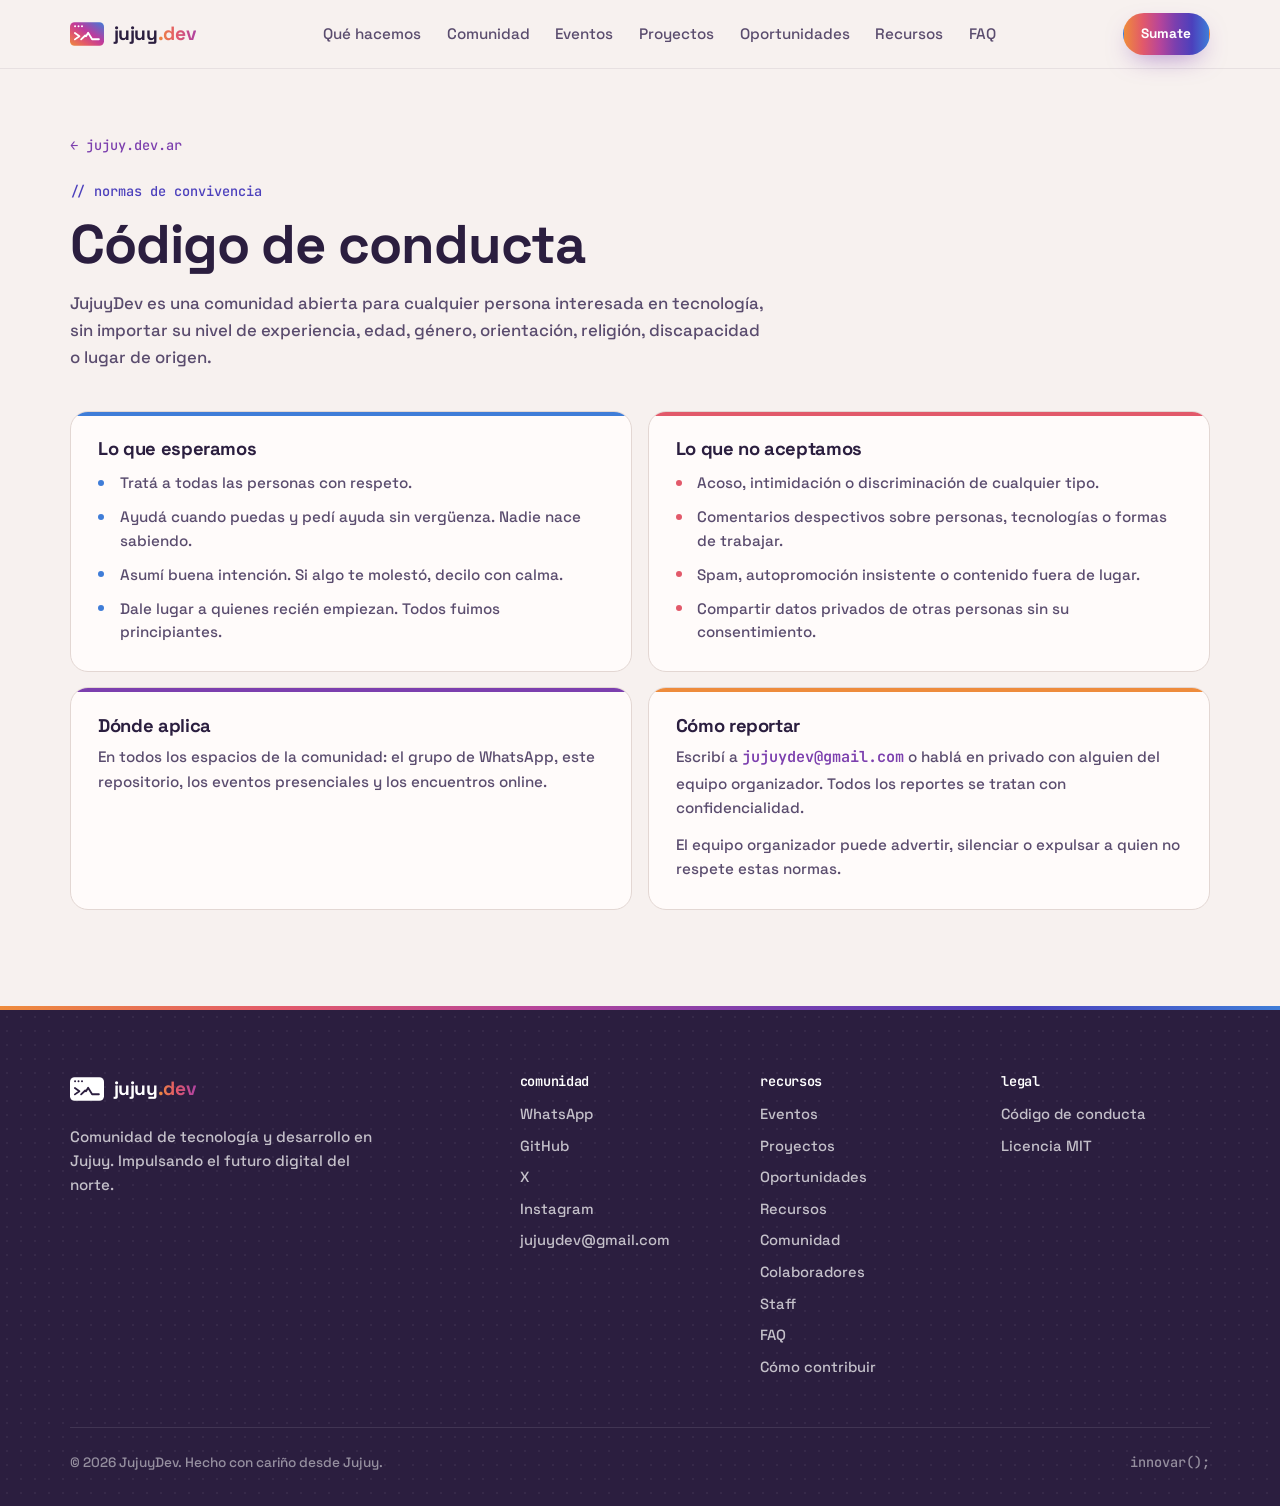
==== commit 7a2ce0fc: "feat: secciones de proyectos, oportunidades y recursos con buscador y filtros" ====
--- a/codigo-de-conducta/index.html
+++ b/codigo-de-conducta/index.html
@@ -27,7 +27,7 @@
   <link rel="preconnect" href="https://fonts.googleapis.com">
   <link rel="preconnect" href="https://fonts.gstatic.com" crossorigin>
   <link href="https://fonts.googleapis.com/css2?family=Space+Grotesk:wght@500;700&family=JetBrains+Mono:wght@400;600&display=swap" rel="stylesheet">
-  <link rel="stylesheet" href="/styles.css?v=2026-09-15f">
+  <link rel="stylesheet" href="/styles.css?v=2026-10-08b">
   <script>document.documentElement.classList.add('js');</script>
 </head>
 <body>
@@ -50,8 +50,9 @@
         <li><a href="/#pilares">Qué hacemos</a></li>
         <li><a href="/comunidad/">Comunidad</a></li>
         <li><a href="/eventos/">Eventos</a></li>
-        <li><a href="/#colaboradores">Colaboradores</a></li>
-        <li><a href="/#staff">Staff</a></li>
+        <li><a href="/proyectos/">Proyectos</a></li>
+        <li><a href="/oportunidades/">Oportunidades</a></li>
+        <li><a href="/recursos/">Recursos</a></li>
         <li><a href="/faq/">FAQ</a></li>
       </ul>
       <a class="btn btn-primary btn-sm nav-cta" href="https://chat.whatsapp.com/Bj1KKgjcLue2FOVuX8osmq" target="_blank" rel="noopener">Sumate</a>
@@ -129,7 +130,12 @@
           <h4>recursos</h4>
           <ul>
             <li><a href="/eventos/">Eventos</a></li>
+            <li><a href="/proyectos/">Proyectos</a></li>
+            <li><a href="/oportunidades/">Oportunidades</a></li>
+            <li><a href="/recursos/">Recursos</a></li>
             <li><a href="/comunidad/">Comunidad</a></li>
+            <li><a href="/#colaboradores">Colaboradores</a></li>
+            <li><a href="/#staff">Staff</a></li>
             <li><a href="/faq/">FAQ</a></li>
             <li><a href="https://github.com/FrancoDuran23/jujuy_dev/blob/main/CONTRIBUTING.md" target="_blank" rel="noopener">Cómo contribuir</a></li>
           </ul>
--- a/styles.css
+++ b/styles.css
@@ -212,8 +212,13 @@
   transition: width 0.25s ease;
 }
 
-.nav-links a:hover::after {
+.nav-links a:hover::after,
+.nav-links a[aria-current="page"]::after {
   width: 100%;
+}
+
+.nav-links a[aria-current="page"] {
+  color: var(--ink);
 }
 
 .nav-toggle {
@@ -1025,9 +1030,251 @@
 
 .events-layout {
   display: grid;
-  grid-template-columns: 1fr 1.15fr auto;
+  grid-template-columns: minmax(0, 1fr) minmax(0, 1.15fr) auto;
+  grid-template-areas:
+    "calendar calendar calendar"
+    "intro cards sign";
   gap: 2.5rem;
   align-items: start;
+}
+
+.events-calendar {
+  grid-area: calendar;
+  display: grid;
+  gap: 0;
+  min-width: 0;
+}
+
+.events-intro {
+  grid-area: intro;
+}
+
+.events-cards {
+  grid-area: cards;
+  display: grid;
+  gap: 1rem;
+  min-width: 0;
+}
+
+.events-sign {
+  grid-area: sign;
+  align-self: center;
+  justify-self: start;
+  text-align: left;
+}
+
+.events-calendar h2 {
+  font-size: clamp(1.9rem, 3.8vw, 2.9rem);
+  font-weight: 700;
+  margin: 0 0 0.85rem;
+  max-width: 18em;
+  line-height: 1.08;
+  text-wrap: balance;
+}
+
+.events-calendar h2 .grad-text {
+  white-space: nowrap;
+}
+
+.section-dark .events-calendar h2 {
+  color: #fff;
+}
+
+.events-calendar-lead {
+  max-width: 40rem;
+  margin-bottom: 1.5rem;
+}
+
+.upcoming-block {
+  min-width: 0;
+}
+
+.upcoming-list {
+  display: grid;
+  gap: 0.9rem;
+  min-width: 0;
+}
+
+.upcoming-list:empty {
+  display: none;
+}
+
+.upcoming-empty {
+  margin: 0 0 1rem;
+  max-width: 36rem;
+  color: var(--ink-2);
+}
+
+.section-dark .upcoming-empty {
+  color: rgba(255, 255, 255, 0.74);
+}
+
+.upcoming-block .btn {
+  margin-top: 1.15rem;
+}
+
+@media (min-width: 900px) {
+  .upcoming-list {
+    grid-template-columns: 1fr 1fr;
+  }
+}
+
+.upcoming-card {
+  position: relative;
+  display: flex;
+  gap: 1rem;
+  min-width: 0;
+  padding: 0.95rem;
+  overflow: hidden;
+  border: 1px solid var(--cream-3);
+  border-radius: 16px;
+  background: var(--paper);
+  color: var(--ink);
+  box-shadow: var(--shadow);
+  transition: transform 0.2s ease, border-color 0.2s ease, background-color 0.2s ease;
+}
+
+.upcoming-card::before {
+  content: "";
+  position: absolute;
+  top: 0;
+  left: 0;
+  right: 0;
+  height: 4px;
+  background: var(--grad);
+}
+
+.upcoming-card:hover {
+  transform: translateY(-3px);
+  border-color: transparent;
+}
+
+.section-dark .upcoming-card {
+  border-color: rgba(255, 255, 255, 0.12);
+  background: rgba(255, 255, 255, 0.05);
+  box-shadow: none;
+  color: #fff;
+}
+
+.section-dark .upcoming-card:hover {
+  background: rgba(255, 255, 255, 0.09);
+  border-color: rgba(255, 255, 255, 0.22);
+}
+
+.upcoming-card .shot {
+  position: relative;
+  flex: 0 0 148px;
+  align-self: stretch;
+  min-height: 118px;
+  border-radius: 12px;
+  overflow: hidden;
+  background: var(--grad);
+}
+
+.upcoming-card .shot img {
+  width: 100%;
+  height: 100%;
+  object-fit: cover;
+}
+
+.upcoming-card .date {
+  position: absolute;
+  top: 8px;
+  left: 8px;
+  display: grid;
+  justify-items: center;
+  padding: 4px 8px 5px;
+  border-radius: 9px;
+  background: var(--ink);
+  font-family: var(--font-mono);
+  font-size: 0.58rem;
+  line-height: 1;
+  letter-spacing: 0.06em;
+  color: rgba(255, 255, 255, 0.7);
+}
+
+.upcoming-card .date b {
+  font-size: 0.92rem;
+  color: #fff;
+}
+
+.upcoming-card .shot:not(:has(img)) .date {
+  position: static;
+  margin: auto;
+  background: rgba(43, 30, 63, 0.82);
+  padding: 8px 12px 9px;
+  font-size: 0.66rem;
+}
+
+.upcoming-card .shot:not(:has(img)) {
+  display: grid;
+  place-items: center;
+}
+
+.upcoming-card .shot:not(:has(img)) .date b {
+  font-size: 1.5rem;
+}
+
+.upcoming-card .body {
+  display: flex;
+  flex-direction: column;
+  gap: 0.35rem;
+  min-width: 0;
+  padding: 0.35rem 0.15rem 0.15rem;
+}
+
+.upcoming-card .when {
+  font-family: var(--font-mono);
+  font-size: 0.78rem;
+  letter-spacing: 0.01em;
+  color: var(--indigo);
+}
+
+.section-dark .upcoming-card .when {
+  color: var(--rose);
+}
+
+.upcoming-card .title {
+  font-weight: 700;
+  font-size: 1.12rem;
+  line-height: 1.25;
+  text-wrap: balance;
+  color: var(--ink);
+}
+
+.section-dark .upcoming-card .title {
+  color: #fff;
+}
+
+.upcoming-card .place {
+  margin-top: auto;
+  font-family: var(--font-mono);
+  font-size: 0.78rem;
+  color: var(--ink-3);
+}
+
+.section-dark .upcoming-card .place {
+  color: rgba(255, 255, 255, 0.66);
+}
+
+.upcoming-card .badge {
+  align-self: flex-start;
+  margin-top: 0.2rem;
+  padding: 2px 8px 3px;
+  border-radius: 999px;
+  background: var(--rose);
+  font-family: var(--font-mono);
+  font-size: 0.62rem;
+  letter-spacing: 0.02em;
+  color: #fff;
+}
+
+.section-head + .upcoming-block {
+  margin-top: -1.35rem;
+}
+
+.upcoming-block + .grid {
+  margin-top: 1.75rem;
 }
 
 .events-intro h2 {
@@ -1036,14 +1283,9 @@
   margin-bottom: 0.9rem;
 }
 
-.events-intro p {
+.events-intro p:not(.eyebrow) {
   margin-bottom: 1.6rem;
   font-size: 0.98rem;
-}
-
-.events-cards {
-  display: grid;
-  gap: 1rem;
 }
 
 .event-card {
@@ -1166,11 +1408,6 @@
   background: transparent;
 }
 
-.events-sign {
-  align-self: center;
-  text-align: left;
-}
-
 .sign-text {
   font-weight: 700;
   font-size: clamp(1.2rem, 2vw, 1.7rem);
@@ -1187,7 +1424,11 @@
 
 @media (max-width: 1080px) {
   .events-layout {
-    grid-template-columns: 1fr;
+    grid-template-columns: minmax(0, 1fr);
+    grid-template-areas:
+      "calendar"
+      "intro"
+      "cards";
     gap: 2rem;
   }
 
@@ -1204,6 +1445,20 @@
   .event-card .shot {
     flex: none;
     height: 150px;
+  }
+
+  .upcoming-card {
+    flex-direction: column;
+  }
+
+  .upcoming-card .shot {
+    flex: none;
+    width: 100%;
+    height: 11rem;
+  }
+
+  .upcoming-card .title {
+    font-size: 1.05rem;
   }
 }
 
@@ -1240,13 +1495,16 @@
 }
 
 /* Collaborators */
-/* Infinite marquee: six identical sets so half the track is always wider
-   than the viewport and the loop can restart without a visible jump. */
+/* Two identical sets. The track has no gap of its own: each set carries the
+   same trailing space as the gap between slots, so translating -50% lands
+   exactly on the next copy and the loop has no visible seam. */
 .logos-marquee {
   overflow: hidden;
   width: 100%;
   max-width: 100%;
+  min-width: 0;
   margin-inline: 0;
+  padding-block: 8px;
   border-radius: var(--radius);
   -webkit-mask-image: linear-gradient(
     90deg,
@@ -1266,27 +1524,36 @@
 
 .logos-track {
   display: flex;
+  width: 100%;
+  min-width: 0;
+}
+
+.logos-track:has(.logos-set:nth-child(2)) {
+  flex-wrap: nowrap;
+  width: max-content;
+  gap: 0;
+  animation: logos-marquee 36s linear infinite;
+}
+
+.logos-marquee:hover .logos-track,
+.logos-marquee:focus-within .logos-track {
+  animation-play-state: paused;
+}
+
+.logos-set {
+  display: flex;
+  flex-shrink: 0;
   flex-wrap: wrap;
   justify-content: center;
   gap: 1rem;
-}
-
-.logos-track:has(.logos-set:nth-child(2)) {
+  width: 100%;
+}
+
+.logos-track:has(.logos-set:nth-child(2)) .logos-set {
   flex-wrap: nowrap;
   justify-content: flex-start;
   width: max-content;
-  animation: logos-marquee 42s linear infinite;
-}
-
-.logos-marquee:hover .logos-track,
-.logos-marquee:focus-within .logos-track {
-  animation-play-state: paused;
-}
-
-.logos-set {
-  display: flex;
-  flex-shrink: 0;
-  gap: 1rem;
+  padding-right: 1rem;
 }
 
 .logos-set .logo-slot {
@@ -1355,6 +1622,27 @@
   width: 40px;
 }
 
+/* Full lockups (wordmark or isologo) sit in the same row as the icon slots. */
+.logos-set .logo-slot.lockup {
+  flex-basis: 220px;
+  width: 220px;
+}
+
+.logo-slot.lockup .brand {
+  width: 100%;
+  height: 100%;
+  justify-content: center;
+  padding: 0.75rem 0.85rem;
+}
+
+.logo-slot.lockup .brand img {
+  width: auto;
+  height: auto;
+  max-width: 100%;
+  max-height: 64px;
+  object-fit: contain;
+}
+
 .sr-only {
   position: absolute;
   width: 1px;
@@ -1815,6 +2103,38 @@
   margin-bottom: 1.5rem;
 }
 
+/* Encabezado más bajo en los listados, para que los resultados entren en la primera pantalla. */
+.page-hero-compact {
+  display: flex;
+  flex-wrap: wrap;
+  align-items: baseline;
+  gap: 0 1.25rem;
+  padding: calc(var(--nav-h) + 1.25rem) 0 0.25rem;
+}
+
+.page-hero-compact .back-link,
+.page-hero-compact .eyebrow {
+  margin: 0;
+}
+
+.page-hero-compact h1,
+.page-hero-compact .lead {
+  flex-basis: 100%;
+}
+
+.page-hero-compact h1 {
+  margin: 0.2rem 0 0.6rem;
+  font-size: clamp(1.9rem, 4.4vw, 2.6rem);
+}
+
+.page-hero-compact .lead {
+  font-size: 1rem;
+}
+
+.page-hero-compact + .listing-section {
+  padding-top: 1.25rem;
+}
+
 .gallery {
   display: grid;
   grid-template-columns: repeat(2, 1fr);
@@ -1908,6 +2228,670 @@
 }
 
 /* --------------------------------------------------------------------------
+   Listados con buscador y filtros (proyectos, oportunidades, recursos).
+   El comportamiento vive en assets/filtros.js; sin JS la página es una
+   lista de tarjetas normal.
+   -------------------------------------------------------------------------- */
+
+/* Una tarjeta oculta por el filtro no puede ganarle a `.card { display }`. */
+[data-item][hidden],
+.listing-empty[hidden],
+.filters-clear[hidden],
+.js .tab-panel[hidden] {
+  display: none !important;
+}
+
+.listing-section {
+  padding-top: 2rem;
+}
+
+/* Buscador arriba, a todo el ancho. Debajo: filtros | resultados. */
+.listing-top {
+  display: flex;
+  flex-wrap: wrap;
+  align-items: center;
+  gap: 0.75rem 1rem;
+  margin-bottom: 0.9rem;
+}
+
+.listing-body {
+  display: grid;
+  grid-template-columns: minmax(0, 1fr);
+  gap: 1.25rem;
+  align-items: start;
+}
+
+.listing-main {
+  min-width: 0;
+}
+
+.listing-status {
+  display: flex;
+  flex-wrap: wrap;
+  align-items: center;
+  justify-content: space-between;
+  gap: 0.5rem 1rem;
+  min-height: 2.2rem;
+  margin-bottom: 1rem;
+}
+
+.listing-actions {
+  display: flex;
+  flex-wrap: wrap;
+  align-items: center;
+  gap: 0.5rem 1rem;
+}
+
+.filters-panel {
+  padding: 1rem 1.1rem;
+  border: 1px solid var(--cream-3);
+  border-radius: var(--radius);
+  background: var(--paper);
+}
+
+.filters-title {
+  display: none;
+  margin: 0 0 0.35rem;
+  font-family: var(--font-mono);
+  font-size: 0.78rem;
+  color: var(--ink-3);
+}
+
+.filters-done {
+  width: 100%;
+  margin-top: 1rem;
+  justify-content: center;
+}
+
+.search {
+  position: relative;
+  flex: 1 1 100%;
+}
+
+.search svg {
+  position: absolute;
+  left: 1rem;
+  top: 50%;
+  width: 18px;
+  height: 18px;
+  transform: translateY(-50%);
+  color: var(--ink-3);
+  pointer-events: none;
+}
+
+.search input {
+  width: 100%;
+  padding: 0.8rem 1rem 0.8rem 2.7rem;
+  border: 1.5px solid var(--cream-3);
+  border-radius: 999px;
+  background: var(--cream);
+  color: var(--ink);
+  font: inherit;
+  font-size: 0.95rem;
+}
+
+.search input::placeholder {
+  color: var(--ink-3);
+}
+
+.search input:focus-visible {
+  outline: 2px solid var(--purple);
+  outline-offset: 2px;
+  border-color: transparent;
+}
+
+.toggle {
+  display: inline-flex;
+  align-items: center;
+  gap: 0.5rem;
+  font-size: 0.88rem;
+  color: var(--ink-2);
+  cursor: pointer;
+}
+
+.toggle input {
+  width: 1.05rem;
+  height: 1.05rem;
+  accent-color: var(--purple);
+}
+
+.filters-groups {
+  display: grid;
+}
+
+.filter-group {
+  min-width: 0;
+  border-top: 1px solid var(--cream-3);
+}
+
+.filter-group:first-child {
+  border-top: 0;
+}
+
+.filter-toggle {
+  display: flex;
+  align-items: center;
+  gap: 0.5rem;
+  width: 100%;
+  padding: 0.8rem 0;
+  border: 0;
+  background: none;
+  color: var(--ink);
+  font: inherit;
+  font-size: 0.95rem;
+  font-weight: 700;
+  text-align: left;
+  cursor: pointer;
+}
+
+.filter-toggle:hover .filter-name {
+  color: var(--purple);
+}
+
+.filter-toggle:focus-visible,
+.filters-open:focus-visible,
+.chip:focus-visible,
+.chips-more:focus-visible {
+  outline: 2px solid var(--purple);
+  outline-offset: 2px;
+}
+
+.filter-name {
+  flex: 1 1 auto;
+  min-width: 0;
+}
+
+.filter-badge {
+  flex: none;
+  min-width: 1.4rem;
+  padding: 0.05rem 0.45rem;
+  border-radius: 999px;
+  background: var(--purple);
+  color: #fff;
+  font-family: var(--font-mono);
+  font-size: 0.72rem;
+  font-weight: 600;
+  line-height: 1.5;
+  text-align: center;
+}
+
+.filter-chevron {
+  flex: none;
+  width: 0.55rem;
+  height: 0.55rem;
+  margin: 0 0.15rem 0.2rem 0.1rem;
+  border-right: 2px solid var(--ink-3);
+  border-bottom: 2px solid var(--ink-3);
+  transform: rotate(45deg);
+  transition: transform 0.2s ease;
+}
+
+.filter-group.is-open .filter-chevron {
+  margin-bottom: -0.2rem;
+  transform: rotate(-135deg);
+}
+
+.filter-body {
+  padding: 0.1rem 0 0.9rem;
+}
+
+.filter-body[hidden] {
+  display: none !important;
+}
+
+.chips {
+  display: flex;
+  flex-wrap: wrap;
+  gap: 0.45rem;
+}
+
+.chip {
+  padding: 0.35rem 0.8rem;
+  border: 1.5px solid var(--cream-3);
+  border-radius: 999px;
+  background: var(--cream);
+  color: var(--ink-2);
+  font: inherit;
+  font-size: 0.85rem;
+  font-weight: 600;
+  cursor: pointer;
+  transition: background-color 0.2s ease, border-color 0.2s ease, color 0.2s ease;
+}
+
+.chip .n {
+  margin-left: 0.35rem;
+  font-family: var(--font-mono);
+  font-size: 0.72rem;
+  font-weight: 400;
+  opacity: 0.65;
+}
+
+.chip:hover {
+  border-color: var(--purple);
+  color: var(--ink);
+}
+
+.chip[aria-pressed="true"] {
+  border-color: var(--purple);
+  background: var(--purple);
+  color: #fff;
+}
+
+.chip.is-empty {
+  opacity: 0.4;
+  cursor: default;
+}
+
+.chip.is-empty:hover {
+  border-color: var(--cream-3);
+  color: var(--ink-2);
+}
+
+/* Opciones de más: se esconden hasta tocar "Ver más". */
+.filter-group:not(.expanded) .chip.is-extra {
+  display: none;
+}
+
+.chips-more {
+  margin-top: 0.6rem;
+  padding: 0;
+  border: 0;
+  background: none;
+  color: var(--purple);
+  font: inherit;
+  font-size: 0.85rem;
+  font-weight: 700;
+  cursor: pointer;
+}
+
+.chips-more:hover {
+  text-decoration: underline;
+}
+
+.filters-count {
+  margin: 0;
+  font-family: var(--font-mono);
+  font-size: 0.82rem;
+  color: var(--ink-2);
+}
+
+/* Botón "Filtros (N)": solo en pantallas chicas. */
+.filters-open {
+  display: none;
+}
+
+.js .listing.is-enhanced .filters-open {
+  display: inline-flex;
+}
+
+/* Con JS, en pantallas chicas el panel de filtros vive detrás del botón. */
+@media (max-width: 899.98px) {
+  .listing.is-enhanced .filters-panel {
+    display: none;
+  }
+
+  .listing.is-enhanced.is-filters-open .filters-panel {
+    display: block;
+  }
+
+  .listing.is-enhanced .search {
+    flex-basis: 100%;
+  }
+}
+
+/* Escritorio: tienda online. Filtros fijos a la izquierda, resultados a la derecha. */
+@media (min-width: 900px) {
+  .listing.is-enhanced .listing-body {
+    grid-template-columns: 280px minmax(0, 1fr);
+    gap: 2rem;
+  }
+
+  .js .listing.is-enhanced .filters-open,
+  .listing.is-enhanced .filters-done {
+    display: none;
+  }
+
+  .listing.is-enhanced .filters-title {
+    display: block;
+  }
+
+  .listing.is-enhanced .filters-panel {
+    position: sticky;
+    top: calc(var(--nav-h) + 1rem);
+    max-height: calc(100vh - var(--nav-h) - 2rem);
+    overflow-y: auto;
+    overscroll-behavior: contain;
+  }
+
+  .listing.is-enhanced .listing-top {
+    margin-bottom: 1.5rem;
+  }
+
+  .listing.is-enhanced .search {
+    flex: 1 1 auto;
+  }
+
+  /* En la columna derecha caben 2 tarjetas por fila, no 3. */
+  .listing.is-enhanced .listing-main .grid-3 {
+    grid-template-columns: repeat(2, minmax(0, 1fr));
+  }
+}
+
+@media (min-width: 900px) and (max-width: 1099.98px) {
+  .listing.is-enhanced .listing-body {
+    grid-template-columns: 250px minmax(0, 1fr);
+    gap: 1.5rem;
+  }
+
+  .listing.is-enhanced .listing-main .grid-3 {
+    grid-template-columns: minmax(0, 1fr);
+  }
+}
+
+.listing-empty {
+  padding: 2.5rem 1rem;
+  text-align: center;
+  color: var(--ink-2);
+}
+
+/* Tarjetas de listado */
+.card.item {
+  display: flex;
+  flex-direction: column;
+  gap: 0.7rem;
+}
+
+.card.item h3 {
+  margin: 0;
+}
+
+.card.item .item-kicker {
+  display: flex;
+  flex-wrap: wrap;
+  gap: 0.2rem 0.8rem;
+  font-family: var(--font-mono);
+  font-size: 0.76rem;
+  color: var(--purple);
+}
+
+.card.item .item-stars {
+  margin-left: auto;
+  color: var(--ink-2);
+  white-space: nowrap;
+}
+
+.listing-note {
+  max-width: 760px;
+  margin: 0 0 1rem;
+  font-size: 0.88rem;
+  color: var(--ink-2);
+}
+
+.card.item.is-closed {
+  opacity: 0.6;
+}
+
+.tags {
+  display: flex;
+  flex-wrap: wrap;
+  gap: 0.4rem;
+  margin: 0;
+  padding: 0;
+  list-style: none;
+}
+
+.tags li {
+  padding: 0.2rem 0.6rem;
+  border-radius: 999px;
+  background: rgba(43, 30, 63, 0.07);
+  color: var(--ink-2);
+  font-family: var(--font-mono);
+  font-size: 0.74rem;
+}
+
+.item-meta {
+  display: flex;
+  flex-wrap: wrap;
+  gap: 0.25rem 1rem;
+  margin: 0;
+  padding: 0;
+  list-style: none;
+  font-size: 0.88rem;
+  color: var(--ink-2);
+}
+
+.item-meta strong {
+  color: var(--ink);
+  font-weight: 600;
+}
+
+.card.item .item-foot {
+  display: flex;
+  flex-wrap: wrap;
+  align-items: center;
+  justify-content: space-between;
+  gap: 0.5rem 1rem;
+  margin-top: auto;
+  padding-top: 0.7rem;
+  font-size: 0.88rem;
+  color: var(--ink-2);
+}
+
+.item-links {
+  display: flex;
+  flex-wrap: wrap;
+  gap: 0.4rem 1rem;
+  font-weight: 700;
+}
+
+.item-links a,
+.item-foot a:not(.btn) {
+  color: var(--purple);
+}
+
+.item-links a:hover,
+.item-foot a:not(.btn):hover {
+  text-decoration: underline;
+}
+
+.pill {
+  display: inline-block;
+  padding: 0.15rem 0.6rem;
+  border-radius: 999px;
+  background: rgba(43, 30, 63, 0.07);
+  color: var(--ink-2);
+  font-family: var(--font-mono);
+  font-size: 0.72rem;
+  line-height: 1.5;
+}
+
+.pill-open {
+  background: color-mix(in srgb, var(--indigo) 12%, transparent);
+  color: var(--indigo);
+}
+
+.pill-closed {
+  background: rgba(43, 30, 63, 0.1);
+  color: var(--ink-2);
+}
+
+.tags-soft li {
+  background: color-mix(in srgb, var(--indigo) 12%, transparent);
+  color: var(--indigo);
+}
+
+.card.item .person-head .role {
+  margin: 0;
+  font-family: var(--font-mono);
+  font-size: 0.8rem;
+  color: var(--ink-3);
+}
+
+.card.item .strong-label,
+.card.item p > strong:only-child {
+  font-family: var(--font-mono);
+  font-size: 0.74rem;
+  font-weight: 400;
+  color: var(--ink-3);
+}
+
+/* Contenido de muestra: se borra cuando entran los primeros reales. */
+.pill-example {
+  border: 1px dashed var(--ink-3);
+  background: transparent;
+  color: var(--ink-3);
+}
+
+/* Persona abierta a propuestas */
+.person-head {
+  display: flex;
+  align-items: center;
+  gap: 0.9rem;
+}
+
+.person-head h3 {
+  margin-bottom: 0.1rem;
+}
+
+.person-head p {
+  margin: 0;
+}
+
+.talent-avatar {
+  flex: none;
+  width: 56px;
+  height: 56px;
+  border-radius: 50%;
+  object-fit: cover;
+}
+
+.talent-avatar.is-initials {
+  display: grid;
+  place-items: center;
+  background: var(--grad);
+  color: #fff;
+  font-weight: 700;
+  font-size: 1.1rem;
+  letter-spacing: 0.02em;
+}
+
+/* Pestañas (enlaces ancla que con JS pasan a mostrar un panel a la vez) */
+.tabs {
+  display: flex;
+  flex-wrap: wrap;
+  gap: 0.5rem;
+  margin: 2rem 0 0;
+}
+
+.tabs a {
+  padding: 0.6rem 1.2rem;
+  border: 1.5px solid var(--cream-3);
+  border-radius: 999px;
+  background: var(--paper);
+  color: var(--ink-2);
+  font-size: 0.95rem;
+  font-weight: 700;
+  transition: background-color 0.2s ease, color 0.2s ease, border-color 0.2s ease;
+}
+
+.tabs a:hover {
+  border-color: var(--purple);
+  color: var(--ink);
+}
+
+.tabs a[aria-selected="true"] {
+  border-color: var(--ink);
+  background: var(--ink);
+  color: #fff;
+}
+
+.tab-panel + .tab-panel {
+  margin-top: 4rem;
+}
+
+.panel-intro {
+  max-width: 820px;
+  margin-bottom: 1.5rem;
+  color: var(--ink-2);
+}
+
+/* En los listados, los textos de apoyo ocupan lo mínimo para no empujar los resultados. */
+.listing-section .panel-intro {
+  max-width: none;
+  margin-bottom: 1rem;
+  font-size: 0.92rem;
+}
+
+.listing-section .tabs {
+  margin-top: 1rem;
+}
+
+.listing-section .tabs + .tab-panel .panel-intro {
+  margin-top: 1rem;
+}
+
+/* Pasos para sumar contenido */
+.steps {
+  counter-reset: step;
+  display: grid;
+  gap: 1rem;
+  margin: 0;
+  padding: 0;
+  list-style: none;
+}
+
+.steps li {
+  position: relative;
+  padding-left: 3rem;
+  color: var(--ink-2);
+}
+
+.steps li::before {
+  counter-increment: step;
+  content: counter(step);
+  position: absolute;
+  left: 0;
+  top: -0.1rem;
+  display: grid;
+  place-items: center;
+  width: 2rem;
+  height: 2rem;
+  border-radius: 50%;
+  background: var(--ink);
+  color: #fff;
+  font-family: var(--font-mono);
+  font-size: 0.85rem;
+}
+
+.steps strong {
+  color: var(--ink);
+}
+
+.how-to {
+  display: grid;
+  grid-template-columns: minmax(0, 1.2fr) minmax(0, 1fr);
+  gap: 2rem;
+  align-items: start;
+}
+
+.how-to .actions {
+  display: flex;
+  flex-wrap: wrap;
+  gap: 0.75rem;
+  margin-top: 1.25rem;
+}
+
+.rules {
+  margin-top: 2.5rem;
+}
+
+@media (max-width: 760px) {
+  .how-to {
+    grid-template-columns: minmax(0, 1fr);
+  }
+}
+
+/* --------------------------------------------------------------------------
    Reveal on scroll
    -------------------------------------------------------------------------- */
 
@@ -1968,9 +2952,10 @@
   }
 
   .logos-marquee {
-    width: auto;
-    max-width: none;
+    width: 100%;
+    max-width: 100%;
     margin-inline: 0;
+    overflow: hidden;
     -webkit-mask-image: none;
     mask-image: none;
   }
@@ -1980,8 +2965,16 @@
     animation: none;
     flex-wrap: wrap;
     justify-content: center;
-    width: auto;
+    width: 100%;
     transform: none;
+  }
+
+  .logos-track:has(.logos-set:nth-child(2)) .logos-set,
+  .logos-set {
+    flex-wrap: wrap;
+    justify-content: center;
+    width: 100%;
+    padding-right: 0;
   }
 
   .logos-set[aria-hidden="true"] {
@@ -2129,9 +3122,10 @@
   }
 }
 
-/* The full nav stops fitting around 900px and "Que hacemos" wraps. Tighten the
-   gap before the hamburger takes over at 760px. */
-@media (max-width: 900px) and (min-width: 761px) {
+/* The nav has seven links now, so the full row stops fitting around 1000px
+   ("Qué hacemos" wraps). Tighten the gap down to there, then the hamburger
+   takes over. */
+@media (max-width: 1140px) and (min-width: 1001px) {
   .nav-links {
     gap: 1rem;
   }
@@ -2141,100 +3135,7 @@
   }
 }
 
-/* Landscape phones: a 760px hero floor is taller than the whole screen, so the
-   scene and the type have to follow the viewport here. */
-@media (max-width: 899px) and (max-height: 540px) and (orientation: landscape) {
-  .hero {
-    --hero-height: max(440px, 100svh);
-  }
-
-  .hero h1 {
-    font-size: clamp(1.9rem, 5.2vw, 2.6rem);
-    margin-bottom: 0.5rem;
-  }
-
-  .hero h1 span {
-    display: inline;
-  }
-
-  .hero .lead {
-    font-size: 0.92rem;
-    margin-bottom: 0.7rem;
-  }
-
-  .hero-content {
-    padding-top: calc(var(--nav-h) + 0.75rem);
-  }
-
-  .hero-scroll {
-    display: none;
-  }
-}
-
-@media (max-width: 760px) {
-  .section {
-    padding: 4.5rem 0;
-  }
-
-  .next-up-inner {
-    flex-wrap: wrap;
-    gap: 0.6rem 0.9rem;
-  }
-
-  .nu-go {
-    margin-left: 0;
-    flex-basis: 100%;
-    color: var(--rose);
-  }
-
-  .grid-3,
-  .grid-2,
-  .contact-grid {
-    grid-template-columns: 1fr;
-  }
-
-  .contact-grid {
-    gap: 2rem;
-  }
-
-  .form .row {
-    grid-template-columns: 1fr;
-  }
-
-  .stats-inner {
-    grid-template-columns: repeat(2, 1fr);
-    gap: 1.6rem 1rem;
-    padding: 2rem 0;
-  }
-
-  .hero-content {
-    width: calc(100% - 2.5rem);
-  }
-
-  .hero .eyebrow {
-    font-size: 0.68rem;
-    letter-spacing: 0.025em;
-  }
-
-  .hero h1 {
-    font-size: clamp(2.75rem, 13vw, 3.4rem);
-  }
-
-  .hero .lead {
-    max-width: 38ch;
-    font-size: 1rem;
-  }
-
-  .hero .actions {
-    gap: 0.45rem;
-    margin-top: 1rem;
-  }
-
-  .hero .actions .btn {
-    padding: 0.75rem 0.9rem;
-    font-size: 0.82rem;
-  }
-
+@media (max-width: 1000px) {
   .nav-toggle {
     display: grid;
     place-items: center;
@@ -2286,6 +3187,7 @@
   .nav.open .nav-links li:nth-child(4) { transition-delay: 0.09s; }
   .nav.open .nav-links li:nth-child(5) { transition-delay: 0.12s; }
   .nav.open .nav-links li:nth-child(6) { transition-delay: 0.15s; }
+  .nav.open .nav-links li:nth-child(7) { transition-delay: 0.18s; }
 
   .nav-links a {
     display: block;
@@ -2295,6 +3197,101 @@
 
   .nav-links a::after {
     display: none;
+  }
+}
+
+/* Landscape phones: a 760px hero floor is taller than the whole screen, so the
+   scene and the type have to follow the viewport here. */
+@media (max-width: 899px) and (max-height: 540px) and (orientation: landscape) {
+  .hero {
+    --hero-height: max(440px, 100svh);
+  }
+
+  .hero h1 {
+    font-size: clamp(1.9rem, 5.2vw, 2.6rem);
+    margin-bottom: 0.5rem;
+  }
+
+  .hero h1 span {
+    display: inline;
+  }
+
+  .hero .lead {
+    font-size: 0.92rem;
+    margin-bottom: 0.7rem;
+  }
+
+  .hero-content {
+    padding-top: calc(var(--nav-h) + 0.75rem);
+  }
+
+  .hero-scroll {
+    display: none;
+  }
+}
+
+@media (max-width: 760px) {
+  .section {
+    padding: 4.5rem 0;
+  }
+
+  .next-up-inner {
+    flex-wrap: wrap;
+    gap: 0.6rem 0.9rem;
+  }
+
+  .nu-go {
+    margin-left: 0;
+    flex-basis: 100%;
+    color: var(--rose);
+  }
+
+  .grid-3,
+  .grid-2,
+  .contact-grid {
+    grid-template-columns: 1fr;
+  }
+
+  .contact-grid {
+    gap: 2rem;
+  }
+
+  .form .row {
+    grid-template-columns: 1fr;
+  }
+
+  .stats-inner {
+    grid-template-columns: repeat(2, 1fr);
+    gap: 1.6rem 1rem;
+    padding: 2rem 0;
+  }
+
+  .hero-content {
+    width: calc(100% - 2.5rem);
+  }
+
+  .hero .eyebrow {
+    font-size: 0.68rem;
+    letter-spacing: 0.025em;
+  }
+
+  .hero h1 {
+    font-size: clamp(2.75rem, 13vw, 3.4rem);
+  }
+
+  .hero .lead {
+    max-width: 38ch;
+    font-size: 1rem;
+  }
+
+  .hero .actions {
+    gap: 0.45rem;
+    margin-top: 1rem;
+  }
+
+  .hero .actions .btn {
+    padding: 0.75rem 0.9rem;
+    font-size: 0.82rem;
   }
 }
 
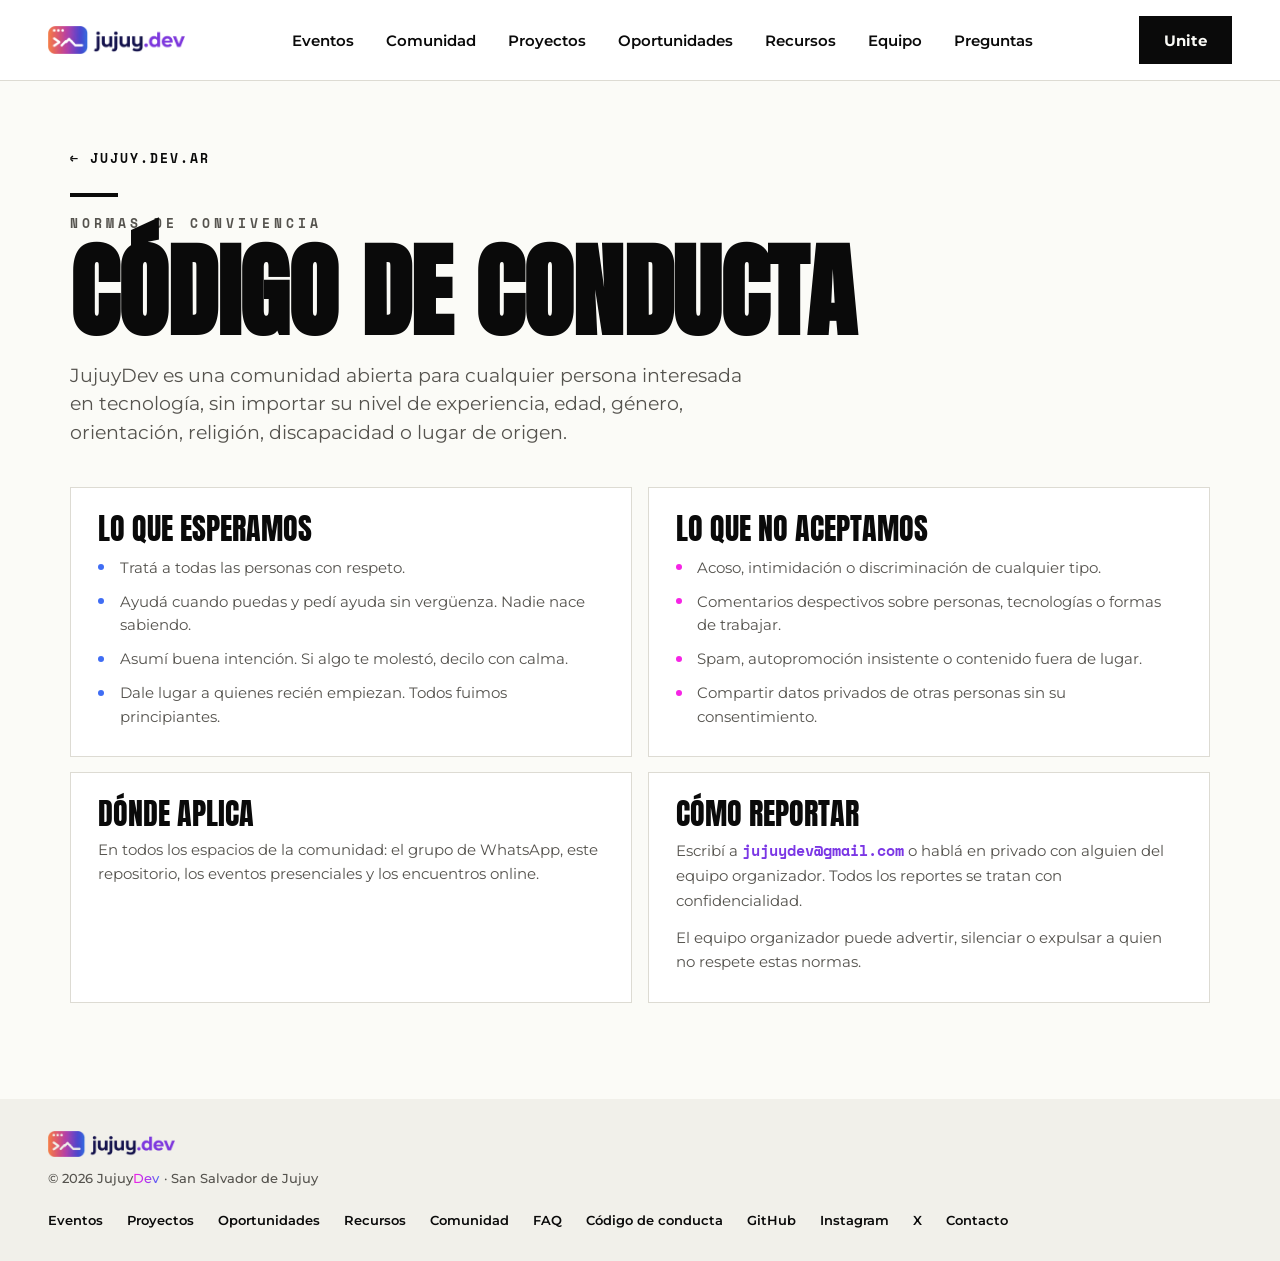
==== commit 30989b4a: "feat: rediseño con el sistema de diseño de JujuyDev Lleva el sitio al sistema de pósters de la marca" ====
--- a/codigo-de-conducta/index.html
+++ b/codigo-de-conducta/index.html
@@ -5,7 +5,7 @@
   <meta name="viewport" content="width=device-width, initial-scale=1">
   <title>Código de conducta · JujuyDev</title>
   <meta name="description" content="Normas de convivencia y código de conducta de JujuyDev, la comunidad de programadores y tecnología de Jujuy.">
-  <meta name="theme-color" content="#f7f1ef">
+  <meta name="theme-color" content="#fbfbf7">
   <link rel="canonical" href="https://jujuy.dev.ar/codigo-de-conducta/">
 
   <meta property="og:type" content="website">
@@ -23,46 +23,42 @@
   <meta name="twitter:description" content="Normas de convivencia y código de conducta de JujuyDev, la comunidad de tecnología en Jujuy.">
   <meta name="twitter:image" content="https://jujuy.dev.ar/assets/og.jpg">
 
-  <link rel="icon" href="/assets/logo.svg" type="image/svg+xml">
+  <link rel="icon" href="../assets/brand/jujuydev-isotipo.png" type="image/png">
   <link rel="preconnect" href="https://fonts.googleapis.com">
   <link rel="preconnect" href="https://fonts.gstatic.com" crossorigin>
-  <link href="https://fonts.googleapis.com/css2?family=Space+Grotesk:wght@500;700&family=JetBrains+Mono:wght@400;600&display=swap" rel="stylesheet">
-  <link rel="stylesheet" href="/styles.css?v=2026-10-08b">
+  <link href="https://fonts.googleapis.com/css2?family=Anton&family=Montserrat:wght@400;500;600;700;800&family=Space+Mono:wght@700&display=swap" rel="stylesheet">
+  <link rel="stylesheet" href="../styles.css?v=2026-10-12b">
+  <link rel="stylesheet" href="../css/tokens.css?v=2026-10-17">
+  <link rel="stylesheet" href="../css/jd.css?v=2026-10-17b">
+  <link rel="stylesheet" href="../css/pages.css?v=2026-10-17">
   <script>document.documentElement.classList.add('js');</script>
 </head>
 <body>
   <a class="skip-link" href="#main">Saltar al contenido</a>
 
-  <nav class="nav" aria-label="Principal">
-    <div class="container nav-inner">
-      <a class="logo" href="/">
-        <img class="logo-mark" src="/assets/logo.svg" alt="" width="34" height="24">
-        <span>jujuy<span class="grad-text">.dev</span></span>
-      </a>
-      <button class="nav-toggle" type="button" aria-label="Abrir menú" aria-expanded="false" aria-controls="nav-links">
-        <svg width="20" height="20" viewBox="0 0 24 24" fill="none" stroke="currentColor" stroke-width="2" stroke-linecap="round" aria-hidden="true">
-          <path d="M4 7h16"/>
-          <path d="M4 12h16"/>
-          <path d="M4 17h16"/>
-        </svg>
-      </button>
-      <ul class="nav-links" id="nav-links">
-        <li><a href="/#pilares">Qué hacemos</a></li>
-        <li><a href="/comunidad/">Comunidad</a></li>
-        <li><a href="/eventos/">Eventos</a></li>
-        <li><a href="/proyectos/">Proyectos</a></li>
-        <li><a href="/oportunidades/">Oportunidades</a></li>
-        <li><a href="/recursos/">Recursos</a></li>
-        <li><a href="/faq/">FAQ</a></li>
+  <header class="jd-nav">
+    <a href="../" aria-label="jujuy.dev — inicio">
+      <img class="jd-nav__logo" src="../assets/brand/jujuydev-logo.webp" alt="jujuy.dev" width="137" height="28">
+    </a>
+    <button class="jd-nav__toggle" type="button" aria-expanded="false" aria-controls="jd-nav-links">Menú</button>
+    <nav aria-label="Principal">
+      <ul class="jd-nav__links" id="jd-nav-links">
+        <li><a href="../eventos/">Eventos</a></li>
+        <li><a href="../comunidad/">Comunidad</a></li>
+        <li><a href="../proyectos/">Proyectos</a></li>
+        <li><a href="../oportunidades/">Oportunidades</a></li>
+        <li><a href="../recursos/">Recursos</a></li>
+        <li><a href="../#equipo">Equipo</a></li>
+        <li><a href="../faq/">Preguntas</a></li>
       </ul>
-      <a class="btn btn-primary btn-sm nav-cta" href="https://chat.whatsapp.com/Bj1KKgjcLue2FOVuX8osmq" target="_blank" rel="noopener">Sumate</a>
-    </div>
-  </nav>
+    </nav>
+    <a class="jd-btn jd-btn--primary" href="https://chat.whatsapp.com/Bj1KKgjcLue2FOVuX8osmq" target="_blank" rel="noopener">Unite</a>
+  </header>
 
   <main id="main">
     <header class="page-hero container">
-      <a class="back-link" href="/">← jujuy.dev.ar</a>
-      <p class="eyebrow mono">// normas de convivencia</p>
+      <a class="back-link" href="../">← jujuy.dev.ar</a>
+      <p class="eyebrow mono">normas de convivencia</p>
       <h1>Código de conducta</h1>
       <p class="lead">JujuyDev es una comunidad abierta para cualquier persona interesada en tecnología, sin importar su nivel de experiencia, edad, género, orientación, religión, discapacidad o lugar de origen.</p>
     </header>
@@ -105,75 +101,29 @@
     </section>
   </main>
 
-  <div class="grad-bar" aria-hidden="true"></div>
-  <footer class="footer">
-    <div class="container">
-      <div class="footer-grid">
-        <div>
-          <a class="logo" href="/">
-            <img class="logo-mark" src="/assets/logo-white.svg" alt="" width="34" height="24">
-            <span>jujuy<span class="grad-text">.dev</span></span>
-          </a>
-          <p class="footer-tag">Comunidad de tecnología y desarrollo en Jujuy. Impulsando el futuro digital del norte.</p>
-        </div>
-        <div>
-          <h4>comunidad</h4>
-          <ul>
-            <li><a href="https://chat.whatsapp.com/Bj1KKgjcLue2FOVuX8osmq" target="_blank" rel="noopener">WhatsApp</a></li>
-            <li><a href="https://github.com/FrancoDuran23/jujuy_dev" target="_blank" rel="noopener">GitHub</a></li>
-            <li><a href="https://x.com/JujuyDevAr" target="_blank" rel="noopener">X</a></li>
-            <li><a href="https://www.instagram.com/jujuy.dev/" target="_blank" rel="noopener">Instagram</a></li>
-            <li><a href="mailto:jujuydev@gmail.com">jujuydev@gmail.com</a></li>
-          </ul>
-        </div>
-        <div>
-          <h4>recursos</h4>
-          <ul>
-            <li><a href="/eventos/">Eventos</a></li>
-            <li><a href="/proyectos/">Proyectos</a></li>
-            <li><a href="/oportunidades/">Oportunidades</a></li>
-            <li><a href="/recursos/">Recursos</a></li>
-            <li><a href="/comunidad/">Comunidad</a></li>
-            <li><a href="/#colaboradores">Colaboradores</a></li>
-            <li><a href="/#staff">Staff</a></li>
-            <li><a href="/faq/">FAQ</a></li>
-            <li><a href="https://github.com/FrancoDuran23/jujuy_dev/blob/main/CONTRIBUTING.md" target="_blank" rel="noopener">Cómo contribuir</a></li>
-          </ul>
-        </div>
-        <div>
-          <h4>legal</h4>
-          <ul>
-            <li><a href="/codigo-de-conducta/">Código de conducta</a></li>
-            <li><a href="https://github.com/FrancoDuran23/jujuy_dev/blob/main/LICENSE" target="_blank" rel="noopener">Licencia MIT</a></li>
-          </ul>
-        </div>
-      </div>
-      <div class="footer-bottom">
-        <span>© <span id="year">2026</span> JujuyDev. Hecho con cariño desde Jujuy.</span>
-        <span class="mono">innovar();</span>
-      </div>
+  <footer class="jd-footer">
+    <div class="jd-footer__brand">
+      <img src="../assets/brand/jujuydev-logo.webp" alt="jujuy.dev" width="127" height="26">
+      <span>© <span data-year>2026</span> Jujuy<span class="jd-dev">Dev</span> · San Salvador de Jujuy</span>
     </div>
+    <nav aria-label="Pie de página">
+      <a href="../eventos/">Eventos</a>
+      <a href="../proyectos/">Proyectos</a>
+      <a href="../oportunidades/">Oportunidades</a>
+      <a href="../recursos/">Recursos</a>
+      <a href="../comunidad/">Comunidad</a>
+      <a href="../faq/">FAQ</a>
+      <a href="../codigo-de-conducta/">Código de conducta</a>
+      <a href="https://github.com/FrancoDuran23/jujuy_dev" target="_blank" rel="noopener">GitHub</a>
+      <a href="https://www.instagram.com/jujuy.dev/" target="_blank" rel="noopener">Instagram</a>
+      <a href="https://x.com/JujuyDevAr" target="_blank" rel="noopener">X</a>
+      <a href="mailto:jujuydev@gmail.com">Contacto</a>
+    </nav>
   </footer>
 
+  <script src="../assets/jd-nav.js?v=2026-10-17b" defer></script>
   <script>
     (function () {
-      var nav = document.querySelector('.nav');
-      var toggle = document.querySelector('.nav-toggle');
-
-      toggle.addEventListener('click', function () {
-        var open = nav.classList.toggle('open');
-        toggle.setAttribute('aria-expanded', String(open));
-        toggle.setAttribute('aria-label', open ? 'Cerrar menú' : 'Abrir menú');
-      });
-
-      nav.querySelectorAll('.nav-links a').forEach(function (link) {
-        link.addEventListener('click', function () {
-          nav.classList.remove('open');
-          toggle.setAttribute('aria-expanded', 'false');
-          toggle.setAttribute('aria-label', 'Abrir menú');
-        });
-      });
-
       var revealed = document.querySelectorAll('.reveal');
       if ('IntersectionObserver' in window) {
         var io = new IntersectionObserver(function (entries) {
@@ -188,8 +138,6 @@
       } else {
         revealed.forEach(function (el) { el.classList.add('in'); });
       }
-
-      document.getElementById('year').textContent = new Date().getFullYear();
     })();
   </script>
 </body>
--- a/styles.css
+++ b/styles.css
@@ -1532,7 +1532,7 @@
   flex-wrap: nowrap;
   width: max-content;
   gap: 0;
-  animation: logos-marquee 36s linear infinite;
+  animation: logos-marquee 48s linear infinite;
 }
 
 .logos-marquee:hover .logos-track,
@@ -1643,6 +1643,12 @@
   object-fit: contain;
 }
 
+/* Heavy, solid wordmarks (Celo, Ripio) read bigger than the rest: shrink them a bit. */
+.logo-slot.lockup.compact .brand img {
+  max-width: 150px;
+  max-height: 44px;
+}
+
 .sr-only {
   position: absolute;
   width: 1px;
@@ -1825,13 +1831,16 @@
   opacity: 0.85;
 }
 
-/* Fixed fan positions for 6 cards: rotation and lift grow away from the middle. */
-.member-card:nth-child(1) { left: 0%;   transform: rotate(-18deg) translateY(28px); z-index: 1; }
-.member-card:nth-child(2) { left: 17%;  transform: rotate(-9deg)  translateY(4px);  z-index: 2; }
-.member-card:nth-child(3) { left: 34%;  transform: rotate(-2deg)  translateY(-8px); z-index: 4; }
-.member-card:nth-child(4) { left: 51%;  transform: rotate(4deg)   translateY(-8px); z-index: 4; }
-.member-card:nth-child(5) { left: 68%;  transform: rotate(11deg)  translateY(4px);  z-index: 2; }
-.member-card:nth-child(6) { left: 85%;  transform: rotate(19deg)  translateY(28px); z-index: 1; }
+/* Fixed fan positions for 8 cards: rotation and lift grow away from the middle.
+   left is computed so the last card ends flush with the container edge. */
+.member-card:nth-child(1) { left: calc((100% - 148px) * 0 / 7); transform: rotate(-18deg) translateY(28px); z-index: 1; }
+.member-card:nth-child(2) { left: calc((100% - 148px) * 1 / 7); transform: rotate(-12deg) translateY(12px); z-index: 2; }
+.member-card:nth-child(3) { left: calc((100% - 148px) * 2 / 7); transform: rotate(-6deg) translateY(0px); z-index: 3; }
+.member-card:nth-child(4) { left: calc((100% - 148px) * 3 / 7); transform: rotate(-2deg) translateY(-8px); z-index: 4; }
+.member-card:nth-child(5) { left: calc((100% - 148px) * 4 / 7); transform: rotate(2deg) translateY(-8px); z-index: 4; }
+.member-card:nth-child(6) { left: calc((100% - 148px) * 5 / 7); transform: rotate(6deg) translateY(0px); z-index: 3; }
+.member-card:nth-child(7) { left: calc((100% - 148px) * 6 / 7); transform: rotate(12deg) translateY(12px); z-index: 2; }
+.member-card:nth-child(8) { left: calc((100% - 148px) * 7 / 7); transform: rotate(18deg) translateY(28px); z-index: 1; }
 
 @media (max-width: 760px) {
   .member-wall {
@@ -2618,6 +2627,104 @@
   margin-left: auto;
   color: var(--ink-2);
   white-space: nowrap;
+}
+
+.project-preview {
+  display: block;
+  overflow: hidden;
+  border: 1px solid rgba(43, 30, 63, 0.16);
+  border-radius: 0.75rem;
+  background: #fff;
+}
+
+.project-carousel-track {
+  display: flex;
+  overflow-x: auto;
+  scroll-snap-type: x mandatory;
+  scrollbar-width: none;
+}
+
+.project-carousel-track::-webkit-scrollbar {
+  display: none;
+}
+
+.project-carousel-slide {
+  flex: 0 0 100%;
+  min-width: 0;
+  margin: 0;
+  scroll-snap-align: start;
+}
+
+.project-carousel-controls {
+  display: flex;
+  align-items: center;
+  justify-content: space-between;
+  gap: 0.5rem;
+  padding-top: 0.4rem;
+  font-family: var(--font-mono);
+  font-size: 0.76rem;
+  color: var(--ink-2);
+}
+
+.project-preview img {
+  display: block;
+  width: 100%;
+  height: auto;
+  transition: transform 180ms ease;
+}
+
+.project-preview:hover img {
+  transform: scale(1.02);
+}
+
+.project-lightbox {
+  display: none;
+}
+
+.project-lightbox:target {
+  position: fixed;
+  z-index: 10000;
+  inset: 0;
+  display: grid;
+  place-items: center;
+  padding: 2rem;
+}
+
+.project-lightbox-backdrop {
+  position: absolute;
+  inset: 0;
+  background: rgba(15, 16, 20, 0.88);
+}
+
+.project-lightbox-content {
+  position: relative;
+  z-index: 1;
+  width: min(100%, 1600px);
+}
+
+.project-lightbox-content img {
+  display: block;
+  width: auto;
+  height: auto;
+  max-width: 100%;
+  max-height: calc(100vh - 6rem);
+  object-fit: contain;
+  border-radius: 0.75rem;
+  background: #fff;
+}
+
+.project-lightbox-close {
+  display: flex;
+  justify-content: flex-end;
+  align-items: center;
+  gap: 0.5rem;
+  margin-bottom: 0.5rem;
+  color: #fff;
+  font-weight: 700;
+}
+
+.project-lightbox-close span {
+  font-size: 1.5rem;
 }
 
 .listing-note {
--- a/css/tokens.css
+++ b/css/tokens.css
@@ -0,0 +1,61 @@
+/* JujuyDev — tokens */
+:root, [data-theme="light"] {
+  --paper: #fbfbf7;
+  --paper-raised: #ffffff;
+  --paper-sunk: #f1f0ea;
+  --ink: #0a0a0a;
+  --ink-muted: #55534e;
+  --on-ink: #fbfbf7;
+  --line: #0a0a0a;
+  --line-soft: #dddbd3;
+  --navy: #14134d;
+  --violet: #7b37e5;
+  --on-violet: #ffffff;
+  --orb-magenta: #f624e5;
+  --orb-violet: #aa31ef;
+  --orb-blue: #3f6df4;
+  --sunset: #eb8046;
+  --cardon: #c3408f;
+  --sky: #586fcc;
+  --plum: #2b1e3f;
+  --on-plum: #fbfbf7;
+  --focus: #7b37e5;
+  --shadow-tile: 0 10px 30px rgba(20,19,77,0.12);
+}
+[data-theme="dark"] {
+  --paper: #0e0d14;
+  --paper-raised: #191723;
+  --paper-sunk: #07060b;
+  --ink: #f5f4ef;
+  --ink-muted: #a9a6b3;
+  --on-ink: #0a0a0a;
+  --line: #f5f4ef;
+  --line-soft: #2c2938;
+  --navy: #e7e5ff;
+  --violet: #b18cff;
+  --on-violet: #0e0d14;
+  --plum: #2b1e3f;
+  --focus: #b18cff;
+  --shadow-tile: 0 10px 30px rgba(0,0,0,0.5);
+}
+:root {
+  --space-1: 4px;
+  --space-2: 8px;
+  --space-3: 12px;
+  --space-4: 16px;
+  --space-6: 24px;
+  --space-8: 32px;
+  --space-12: 48px;
+  --space-16: 64px;
+  --space-24: 96px;
+  --radius-none: 0;
+  --radius-sm: 4px;
+  --radius-tile: 18px;
+  --radius-round: 9999px;
+  --font-condensed: Anton, "Bebas Neue", Impact, "Arial Narrow", sans-serif;
+  --font-wide: "Archivo Black", "Arial Black", system-ui, sans-serif;
+  --font-sans: Montserrat, system-ui, "Segoe UI", sans-serif;
+  --font-mono: "Space Mono", ui-monospace, Menlo, monospace;
+}
+html, body { margin: 0; background: var(--paper); }
+html { scroll-behavior: smooth; }
--- a/css/jd.css
+++ b/css/jd.css
@@ -0,0 +1,375 @@
+/* JujuyDev — component styles (sistema de diseño, ver DISENO.md). Values come from tokens.css (var(--…)).
+   Fonts (Anton, Archivo Black, Montserrat, Space Mono) are loaded with a <link> in each page head. */
+.jd { font-family: var(--font-sans); color: var(--ink); background: var(--paper); -webkit-font-smoothing: antialiased; }
+.jd *, .jd *::before, .jd *::after { box-sizing: border-box; }
+:where(.jd) a { color: inherit; }
+:where(.jd) :focus-visible { outline: 2px solid var(--focus); outline-offset: 2px; }
+
+/* ---------- type helpers ---------- */
+.jd-display { font-family: var(--font-condensed); font-weight: 400; text-transform: uppercase; line-height: .88; letter-spacing: -.5px; margin: 0; }
+.jd-display--xl { font-size: clamp(56px, 9vw, 128px); }
+.jd-display--l { font-size: clamp(44px, 6.5vw, 80px); line-height: .9; }
+.jd-display--m { font-size: clamp(34px, 4vw, 48px); line-height: .95; }
+.jd-display .jd-hl { color: var(--violet); }
+.jd-lead { font-size: 22px; line-height: 1.4; margin: 0; color: var(--ink); }
+.jd-muted { color: var(--ink-muted); }
+.jd-cue { font-family: var(--font-mono); font-weight: 700; font-size: 13px; letter-spacing: 4px; text-transform: uppercase; }
+.jd-rule { display: block; width: 48px; height: 4px; background: var(--ink); border: 0; margin: 0 0 var(--space-4); }
+
+/* ---------- Tag ---------- */
+.jd-tag { display: inline-flex; align-items: center; gap: var(--space-1); padding: var(--space-2) var(--space-4); border: 1.5px solid var(--line); border-radius: var(--radius-none); font: 500 15px/1.2 var(--font-sans); color: var(--ink); background: transparent; white-space: nowrap; }
+.jd-tag b { font-weight: 800; }
+.jd-tag--solid { background: var(--ink); color: var(--on-ink); border-color: var(--ink); font-weight: 700; }
+.jd-tag--violet { background: var(--violet); color: var(--on-violet); border-color: var(--violet); font-weight: 700; }
+.jd-tags { display: flex; flex-wrap: wrap; gap: var(--space-2); }
+
+/* ---------- Button ---------- */
+.jd-btn { display: inline-flex; align-items: center; justify-content: center; gap: var(--space-2); min-height: 48px; padding: 0 var(--space-6); border: 1.5px solid var(--ink); border-radius: var(--radius-none); font: 700 15px/1 var(--font-sans); text-decoration: none; cursor: pointer; transition: transform .15s ease, background-color .15s ease, color .15s ease; }
+.jd-btn--primary { background: var(--ink); color: var(--on-ink); }
+.jd-btn--primary:hover { background: var(--violet); border-color: var(--violet); color: var(--on-violet); }
+.jd-btn--secondary { background: transparent; color: var(--ink); }
+.jd-btn--secondary:hover { background: var(--ink); color: var(--on-ink); }
+.jd-btn:active { transform: translateY(1px); }
+.jd-btn--link { border: 0; padding: 0; min-height: 0; background: none; color: var(--ink); font-family: var(--font-mono); font-size: 13px; letter-spacing: 4px; text-transform: uppercase; }
+.jd-btn--link:hover { color: var(--violet); }
+
+/* ---------- «Dev» in the orb gradient ---------- */
+.jd-dev { background: linear-gradient(90deg, var(--orb-magenta), var(--orb-violet) 55%, var(--orb-blue)); -webkit-background-clip: text; background-clip: text; color: transparent; -webkit-text-fill-color: transparent; padding-right: .04em; }
+
+/* ---------- Orb (the poster gradient circle) ---------- */
+.jd-orb { position: absolute; border-radius: var(--radius-round); background: linear-gradient(90deg, var(--orb-magenta), var(--orb-violet) 55%, var(--orb-blue)); filter: blur(6px); }
+
+/* ---------- Nav ---------- */
+.jd-nav { position: relative; z-index: 5; display: flex; align-items: center; justify-content: space-between; gap: var(--space-6); padding: var(--space-4) var(--space-12); }
+.jd-nav__logo { height: 28px; width: auto; display: block; }
+.jd-nav__links { display: flex; gap: var(--space-8); list-style: none; margin: 0; padding: 0; font: 600 15px/1 var(--font-sans); }
+.jd-nav__links a { position: relative; text-decoration: none; padding: var(--space-1) 0; }
+.jd-nav__links a::after { content: ""; position: absolute; left: 0; right: 0; bottom: -2px; height: 2px; background: currentColor; transform: scaleX(0); transform-origin: left; transition: transform .2s ease; }
+.jd-nav__links a:hover::after, .jd-nav__links a:focus-visible::after, .jd-nav__links a[aria-current="page"]::after { transform: scaleX(1); }
+@media (prefers-reduced-motion: reduce) { .jd-nav__links a::after { transition: none; } }
+.jd-nav__links a:hover { color: var(--violet); }
+.jd-logo-dark { display: none; }
+[data-theme="dark"] .jd-logo-light { display: none; }
+[data-theme="dark"] .jd-logo-dark { display: block; }
+
+/* ---------- Hero mosaic ---------- */
+.jd-hero { position: relative; overflow: hidden; min-height: 820px; padding-bottom: var(--space-12); isolation: isolate; }
+.jd-mosaic { position: absolute; inset: 0 0 auto 0; height: 590px; display: flex; flex-direction: column; gap: var(--space-3); padding-top: var(--space-3); z-index: 0;
+  -webkit-mask-image: linear-gradient(90deg, transparent 0, #000 14%, #000 86%, transparent 100%), linear-gradient(180deg, #000 0, #000 45%, transparent 85%);
+  -webkit-mask-composite: source-in;
+  mask-image: linear-gradient(90deg, transparent 0, #000 14%, #000 86%, transparent 100%), linear-gradient(180deg, #000 0, #000 45%, transparent 85%);
+  mask-composite: intersect; }
+.jd-mosaic__row { display: flex; gap: var(--space-3); width: max-content; animation: jd-marquee var(--jd-speed, 60s) linear infinite; }
+.jd-mosaic__row:nth-child(2) { animation-direction: reverse; --jd-speed: 75s; margin-left: -120px; }
+.jd-mosaic__row:nth-child(3) { --jd-speed: 90s; margin-left: -60px; }
+@keyframes jd-marquee { to { transform: translateX(-50%); } }
+
+.jd-tile { position: relative; flex: none; height: 180px; width: 240px; border-radius: var(--radius-tile); overflow: hidden; background: var(--paper-sunk); box-shadow: var(--shadow-tile); margin: 0; }
+.jd-tile--s { width: 180px; }
+.jd-tile--l { width: 320px; }
+.jd-tile img { width: 100%; height: 100%; object-fit: cover; display: block; }
+.jd-tile figcaption { position: absolute; left: var(--space-3); bottom: var(--space-3); right: var(--space-3); }
+.jd-tile--bw img { filter: grayscale(1) contrast(1.05); transition: filter .35s ease; }
+.jd-tile--bw:hover img { filter: none; }
+.jd-tile--ink { background: var(--ink); color: var(--on-ink); display: flex; align-items: flex-end; padding: var(--space-4); }
+.jd-tile--plum { background: var(--plum); color: var(--on-plum); display: flex; align-items: flex-end; padding: var(--space-4); }
+.jd-tile--orb { background: linear-gradient(90deg, var(--orb-magenta), var(--orb-violet) 55%, var(--orb-blue)); }
+.jd-tile--paper { background: var(--paper-raised); display: flex; align-items: center; justify-content: center; padding: var(--space-4); }
+.jd-tile__word { font-family: var(--font-condensed); font-size: 44px; line-height: .9; text-transform: uppercase; }
+.jd-tile .jd-tile__iso { position: absolute; top: var(--space-4); left: var(--space-4); width: 56px; height: auto; object-fit: contain; }
+
+.jd-hero__stage { position: absolute; left: 50%; bottom: 0; transform: translateX(-50%); width: 520px; height: 640px; z-index: 2; pointer-events: none; }
+.jd-hero__stage .jd-orb { width: 440px; height: 440px; left: 40px; top: 70px; opacity: .95; }
+.jd-hero__mascot { position: absolute; left: 50%; bottom: 0; height: 600px; transform: translateX(-46%); filter: drop-shadow(0 18px 30px rgba(10,10,10,.28));
+  /* the artwork ends in a straight cut; fade it into the page instead */
+  -webkit-mask-image: linear-gradient(180deg, #000 66%, transparent 96%); mask-image: linear-gradient(180deg, #000 66%, transparent 96%); }
+
+.jd-hero__copy { position: relative; z-index: 3; display: grid; grid-template-columns: 1fr 520px 1fr; align-items: end; min-height: 820px; padding: 0 var(--space-12); }
+.jd-hero__left { grid-column: 1; padding-bottom: var(--space-2); }
+.jd-hero__right { grid-column: 3; display: flex; flex-direction: column; gap: var(--space-6); padding-bottom: var(--space-2); }
+.jd-hero__left .jd-tags { margin-bottom: var(--space-4); }
+.jd-hero .jd-display { font-size: clamp(64px, 7.5vw, 96px); }
+.jd-hero__actions { display: flex; flex-wrap: wrap; gap: var(--space-3); }
+
+@media (max-width: 1100px) {
+  .jd-hero__copy { grid-template-columns: 1fr; align-items: start; min-height: 0; padding: 0 var(--space-4); }
+  .jd-hero { min-height: 0; padding-top: 560px; }
+  .jd-hero__left, .jd-hero__right { grid-column: 1; }
+  .jd-hero__right { margin-top: var(--space-6); }
+  .jd-mosaic { height: 460px; }
+  .jd-tile { height: 130px; width: 170px; }
+  .jd-tile--s { width: 130px; } .jd-tile--l { width: 230px; }
+  .jd-tile__word { font-size: 32px; }
+  .jd-hero { padding-top: 500px; }
+  .jd-hero__stage { top: 30px; bottom: auto; width: 320px; height: 470px; }
+  .jd-hero__stage .jd-orb { width: 260px; height: 260px; left: 30px; top: 90px; }
+  .jd-hero__mascot { height: 440px; bottom: auto; top: 20px; -webkit-mask-image: linear-gradient(180deg, #000 78%, transparent 100%); mask-image: linear-gradient(180deg, #000 78%, transparent 100%); }
+  .jd-nav { padding: var(--space-4); }
+  .jd-nav__links { display: none; }
+}
+@media (prefers-reduced-motion: reduce) { .jd-mosaic__row { animation: none; } }
+
+/* ---------- MembersTrain: la comunidad viaja en el Tren Solar ---------- */
+.jd-train-head { display: grid; grid-template-columns: minmax(0, 1.2fr) minmax(0, 1fr); gap: var(--space-8); align-items: end; }
+.jd-train-head__side { display: flex; flex-direction: column; gap: var(--space-4); align-items: flex-start; }
+.jd-members__count { font-family: var(--font-condensed); font-size: clamp(72px, 9vw, 120px); line-height: .85; margin: 0; }
+.jd-members__note { font: 500 13px/1.4 var(--font-sans); color: var(--ink-muted); margin: 0; }
+.jd-train { --hill-back: #e9dff0; --s1: #c8553d; --s2: #e39b52; --s3: #f2d08d; --s4: #9fb08c; --s5: #c4607f; --s6: #8b6cb6; --s7: #dd7d4c; --ground: #ecdcc4; --cardon: #6f8f5a; --rail: #3b3f47;
+  position: relative; height: 500px; overflow: hidden; background: var(--paper-sunk); }
+[data-theme="dark"] .jd-train { --hill-back: #241f33; --s1: #7d3a2c; --s2: #8c5f33; --s3: #8e7a52; --s4: #4f5e48; --s5: #74394c; --s6: #4f3f72; --s7: #864a2f; --ground: #2a2420; --cardon: #3f5a36; --rail: #8a8f99; }
+.jd-train__hills { position: absolute; left: 0; right: 0; bottom: 34px; width: 100%; height: 100%; }
+.jd-train__hills .h-back { fill: var(--hill-back); }
+.jd-train__hills .s1 { fill: var(--s1); } .jd-train__hills .s2 { fill: var(--s2); } .jd-train__hills .s3 { fill: var(--s3); } .jd-train__hills .s4 { fill: var(--s4); } .jd-train__hills .s5 { fill: var(--s5); } .jd-train__hills .s6 { fill: var(--s6); } .jd-train__hills .s7 { fill: var(--s7); }
+.jd-train__hills .h-front { fill: var(--ground); } .jd-train__hills .cardon { fill: var(--cardon); }
+.jd-train__ground { position: absolute; left: 0; right: 0; bottom: 0; height: 40px; background: var(--ground); }
+.jd-train__rail { position: absolute; left: 0; right: 0; bottom: 30px; height: 10px; background: repeating-linear-gradient(90deg, var(--rail) 0 6px, transparent 6px 26px); opacity: .55; }
+.jd-train__rail::before { content: ""; position: absolute; left: 0; right: 0; top: 0; height: 4px; background: var(--rail); }
+.jd-train__move { position: absolute; left: 0; bottom: 38px; will-change: transform; }
+.jd-train__svg { display: block; height: 230px; width: auto; animation: jd-train-bob .5s ease-in-out infinite alternate; }
+.jd-train__wheel { animation: jd-spin .9s linear infinite; }
+@keyframes jd-spin { to { transform: rotate(360deg); } }
+@keyframes jd-train-bob { to { transform: translateY(1px); } }
+.jd-train:hover .jd-train__wheel, .jd-train:hover .jd-train__svg { animation-play-state: paused; }
+@media (prefers-reduced-motion: reduce) { .jd-train__wheel, .jd-train__svg { animation: none; } }
+@media (max-width: 900px) {
+  .jd-train-head { grid-template-columns: 1fr; }
+  .jd-train { height: 330px; }
+  .jd-train__svg { height: 150px; }
+}
+
+/* ---------- Team: quiénes organizan ---------- */
+.jd-team__intro { max-width: 440px; margin: 0; font-size: 17px; line-height: 1.55; color: var(--ink-muted); }
+.jd-team__intro a { color: var(--ink); font-weight: 700; text-decoration: none; border-bottom: 1.5px solid var(--violet); }
+.jd-team__intro a:hover { color: var(--violet); }
+.jd-team { display: grid; grid-template-columns: repeat(3, minmax(0, 1fr)); gap: var(--space-12) var(--space-6); border-top: 1.5px solid var(--ink); padding-top: var(--space-8); }
+.jd-person { display: flex; flex-direction: column; gap: var(--space-2); }
+.jd-person__photo { position: relative; aspect-ratio: 1; overflow: hidden; background: var(--plum); margin-bottom: var(--space-3); }
+.jd-person__photo .jd-orb { width: 70%; height: auto; aspect-ratio: 1; right: -16%; top: 8%; transition: transform .5s cubic-bezier(.2,.8,.2,1); }
+.jd-person:nth-child(3n+2) .jd-person__photo .jd-orb { right: auto; left: 34%; top: -22%; width: 78%; }
+.jd-person:nth-child(3n) .jd-person__photo .jd-orb { right: -28%; top: 40%; width: 82%; }
+.jd-person__photo img { position: absolute; inset: 0; width: 100%; height: 100%; object-fit: cover; filter: grayscale(1) contrast(1.05); transition: filter .35s ease; }
+.jd-person__mono { position: absolute; left: var(--space-4); bottom: var(--space-2); font-family: var(--font-condensed); font-size: clamp(72px, 8vw, 112px); line-height: .85; color: var(--on-plum); letter-spacing: -1px; }
+.jd-person__num { position: absolute; top: var(--space-4); left: var(--space-4); padding: var(--space-1) var(--space-3); border: 1.5px solid var(--on-plum); color: var(--on-plum); font: 700 13px/1.2 var(--font-mono); letter-spacing: 2px; }
+.jd-person:hover .jd-orb { transform: scale(1.18) translateX(-8%); }
+.jd-person:hover .jd-person__photo img { filter: none; }
+.jd-person__name { font-family: var(--font-condensed); font-weight: 400; font-size: 34px; line-height: .95; text-transform: uppercase; margin: 0; }
+.jd-person__role { margin: 0; font: 500 15px/1.4 var(--font-sans); color: var(--ink-muted); }
+.jd-person__links { display: flex; gap: var(--space-4); margin-top: var(--space-1); }
+.jd-person__links a { font: 700 12px/1 var(--font-mono); letter-spacing: 2px; text-transform: uppercase; text-decoration: none; color: var(--ink); }
+.jd-person__links a:hover { color: var(--violet); }
+@media (max-width: 900px) { .jd-team { grid-template-columns: repeat(2, minmax(0, 1fr)); gap: var(--space-8) var(--space-4); } .jd-person__name { font-size: 26px; } }
+@media (max-width: 520px) { .jd-team { grid-template-columns: repeat(2, minmax(0, 1fr)); gap: var(--space-6) var(--space-3); } .jd-person__name { font-size: 20px; } .jd-person__role { font-size: 13px; } .jd-person__mono { font-size: 56px; left: var(--space-3); } .jd-person__num { top: var(--space-2); left: var(--space-2); font-size: 11px; } .jd-person__links { flex-direction: column; gap: var(--space-2); } }
+
+/* ---------- Event card ---------- */
+.jd-event { display: grid; grid-template-columns: 200px 1fr; gap: var(--space-6); align-items: stretch; padding: var(--space-6); background: var(--paper-raised); border: 1px solid var(--line-soft); border-radius: var(--radius-none); }
+.jd-event__date { position: relative; display: flex; flex-direction: column; justify-content: space-between; min-height: 200px; padding: var(--space-4); background: var(--ink); color: var(--on-ink); overflow: hidden; }
+.jd-event__date .jd-orb { width: 150px; height: 150px; right: -40px; bottom: -40px; filter: blur(4px); }
+.jd-event__day { position: relative; font-family: var(--font-condensed); font-size: 96px; line-height: .85; }
+.jd-event__month { position: relative; font: 700 18px/1.2 var(--font-sans); }
+.jd-event__body { display: flex; flex-direction: column; gap: var(--space-3); justify-content: center; }
+.jd-event__title { font-family: var(--font-condensed); font-size: 48px; line-height: .95; text-transform: uppercase; margin: 0; }
+.jd-event__meta { font: 600 15px/1.4 var(--font-sans); color: var(--ink-muted); margin: 0; }
+.jd-event__desc { font: 400 17px/1.55 var(--font-sans); margin: 0; }
+@media (max-width: 640px) { .jd-event { grid-template-columns: 1fr; } .jd-event__date { min-height: 140px; } }
+
+/* ---------- Section ---------- */
+.jd-section { padding: var(--space-24) var(--space-12); }
+.jd-section--sunk { background: var(--paper-sunk); }
+.jd-section__head { display: flex; align-items: end; justify-content: space-between; gap: var(--space-8); flex-wrap: wrap; margin-bottom: var(--space-12); }
+@media (max-width: 720px) { .jd-section { padding: var(--space-16) var(--space-4); } }
+
+/* ---------- Landing blocks ---------- */
+.jd-pillars { display: grid; grid-template-columns: repeat(3, 1fr); gap: 0; border-top: 1.5px solid var(--ink); }
+.jd-pillar { padding: var(--space-8) var(--space-6) 0 0; }
+.jd-pillar + .jd-pillar { padding-left: var(--space-6); border-left: 1px solid var(--line-soft); }
+.jd-pillar h3 { font-family: var(--font-condensed); font-weight: 400; font-size: 48px; line-height: .95; text-transform: uppercase; margin: var(--space-4) 0 var(--space-3); }
+.jd-pillar p { margin: 0; font-size: 17px; line-height: 1.55; color: var(--ink-muted); }
+.jd-stack { display: grid; gap: var(--space-6); }
+.jd-posters { display: grid; grid-template-columns: repeat(3, 1fr); gap: var(--space-6); }
+.jd-posters .jd-tile { width: auto; height: auto; aspect-ratio: 4 / 5; }
+.jd-gallery { display: grid; grid-template-columns: repeat(4, 1fr); grid-auto-rows: 220px; gap: var(--space-3); }
+.jd-gallery .jd-tile { width: auto; height: auto; }
+.jd-gallery__big { grid-column: span 2; grid-row: span 2; }
+.jd-gallery__wide { grid-column: span 2; }
+.jd-about { display: grid; grid-template-columns: 1.1fr 1fr; gap: var(--space-12); align-items: center; }
+.jd-about__art { position: relative; aspect-ratio: 1; border-radius: var(--radius-tile); overflow: hidden; box-shadow: var(--shadow-tile); }
+.jd-about__art img { width: 100%; height: 100%; object-fit: cover; display: block; }
+.jd-bignum { font-family: var(--font-condensed); font-size: clamp(96px, 14vw, 180px); line-height: .85; margin: var(--space-8) 0 var(--space-2); }
+.jd-faq { border-top: 1.5px solid var(--ink); }
+.jd-faq details { border-bottom: 1px solid var(--line-soft); padding: var(--space-6) 0; }
+.jd-faq summary { cursor: pointer; list-style: none; display: flex; justify-content: space-between; gap: var(--space-6); font: 700 24px/1.25 var(--font-sans); }
+.jd-faq summary::-webkit-details-marker { display: none; }
+.jd-faq summary::after { content: "+"; font-family: var(--font-mono); font-weight: 700; }
+.jd-faq details[open] summary::after { content: "–"; }
+.jd-faq p { margin: var(--space-3) 0 0; max-width: 720px; font-size: 17px; line-height: 1.55; color: var(--ink-muted); }
+.jd-cta { position: relative; overflow: hidden; background: var(--plum); color: var(--on-plum); padding: var(--space-24) var(--space-12) 0; display: grid; grid-template-columns: 1fr 420px; gap: var(--space-8); min-height: 520px; }
+.jd-cta .jd-display { color: var(--on-plum); }
+.jd-cta__copy { padding-bottom: var(--space-24); display: flex; flex-direction: column; gap: var(--space-6); align-items: flex-start; }
+.jd-cta__art { position: relative; align-self: end; height: 460px; }
+.jd-cta__art .jd-orb { width: 340px; height: 340px; left: 40px; top: 40px; }
+.jd-cta__art img { position: absolute; bottom: 0; left: 50%; height: 440px; transform: translateX(-46%); -webkit-mask-image: linear-gradient(180deg, #000 70%, transparent 98%); mask-image: linear-gradient(180deg, #000 70%, transparent 98%); }
+.jd-cta .jd-btn--primary { background: var(--on-plum); color: var(--plum); border-color: var(--on-plum); }
+.jd-footer { display: flex; justify-content: space-between; align-items: center; flex-wrap: wrap; gap: var(--space-6); padding: var(--space-8) var(--space-12); background: var(--paper-sunk); font: 500 13px/1.4 var(--font-sans); color: var(--ink-muted); }
+.jd-footer nav { display: flex; gap: var(--space-6); flex-wrap: wrap; }
+.jd-footer a { text-decoration: none; font-weight: 600; color: var(--ink); }
+@media (max-width: 900px) {
+  .jd-pillars, .jd-posters, .jd-about, .jd-cta { grid-template-columns: 1fr; }
+  .jd-gallery { grid-template-columns: repeat(2, 1fr); grid-auto-rows: 160px; }
+  .jd-pillar + .jd-pillar { padding-left: 0; border-left: 0; }
+  .jd-cta { padding: var(--space-16) var(--space-4) 0; }
+  .jd-cta__copy { padding-bottom: 0; }
+  .jd-footer { padding: var(--space-8) var(--space-4); }
+}
+
+/* ==========================================================================
+   Piezas propias de jujuy.dev.ar sobre el sistema base: menú móvil, eventos
+   de Luma, canales, colaboradores, equipo con foto y contacto.
+   ========================================================================== */
+
+.jd-skip { position: absolute; left: -999px; top: var(--space-2); z-index: 20; padding: var(--space-2) var(--space-4); background: var(--ink); color: var(--on-ink); font: 700 15px/1.2 var(--font-sans); text-decoration: none; }
+.jd-skip:focus { left: var(--space-2); }
+
+/* ---------- Nav: menú en pantallas chicas ---------- */
+.jd-nav__toggle { display: none; min-height: 40px; padding: 0 var(--space-4); border: 1.5px solid var(--ink); background: transparent; color: var(--ink); font: 700 13px/1 var(--font-mono); letter-spacing: 3px; text-transform: uppercase; cursor: pointer; }
+.jd-nav__links a[aria-current="page"] { color: var(--violet); }
+@media (max-width: 1100px) {
+  .jd-nav { flex-wrap: wrap; }
+  .jd-nav__toggle { display: inline-flex; align-items: center; margin-left: auto; }
+  .jd-nav > .jd-btn--primary { display: none; }
+  .jd-nav.is-open > nav { order: 3; width: 100%; }
+  .jd-nav.is-open .jd-nav__links { display: flex; flex-direction: column; gap: 0; width: 100%; border-top: 1.5px solid var(--ink); }
+  .jd-nav.is-open .jd-nav__links a { display: block; padding: var(--space-4) 0; border-bottom: 1px solid var(--line-soft); font-size: 17px; }
+}
+
+/* ---------- Quiénes somos ---------- */
+.jd-about__copy { display: flex; flex-direction: column; gap: var(--space-6); align-items: flex-start; }
+.jd-about__copy p { margin: 0; font-size: 17px; line-height: 1.55; color: var(--ink-muted); }
+.jd-about__copy p.jd-lead { font-size: 22px; line-height: 1.4; color: var(--ink); }
+.jd-about__copy p a { color: var(--ink); font-weight: 700; text-decoration: none; border-bottom: 1.5px solid var(--violet); }
+.jd-about__copy p a:hover { color: var(--violet); }
+.jd-stats { display: grid; grid-template-columns: repeat(4, minmax(0, 1fr)); gap: var(--space-6); width: 100%; margin: 0; padding: var(--space-6) 0 0; border-top: 1.5px solid var(--ink); }
+.jd-stats div { display: flex; flex-direction: column; gap: var(--space-2); }
+.jd-stats dt { order: 2; font: 500 13px/1.4 var(--font-sans); color: var(--ink-muted); }
+.jd-stats dd { order: 1; margin: 0; font-family: var(--font-condensed); font-size: clamp(40px, 4.5vw, 56px); line-height: .9; }
+.jd-about + .jd-pillars { margin-top: var(--space-24); }
+@media (max-width: 640px) { .jd-stats { grid-template-columns: repeat(2, minmax(0, 1fr)); } }
+
+/* ---------- Eventos ---------- */
+.jd-subhead { display: block; margin: 0 0 var(--space-4); color: var(--ink-muted); }
+.jd-upcoming + .jd-subhead { margin-top: var(--space-12); }
+.jd-upcoming { display: grid; gap: var(--space-6); }
+a.jd-event { color: inherit; text-decoration: none; transition: border-color .15s ease; }
+a.jd-event:hover { border-color: var(--ink); }
+a.jd-event:hover .jd-event__title { color: var(--violet); }
+.jd-event__cue { margin-top: var(--space-1); }
+/* Poster column: black and white, colour on hover (the B&W treatment is reserved for event posters) */
+.jd-event--shot { grid-template-columns: 200px minmax(0, 1fr) 280px; }
+.jd-event__shot { position: relative; overflow: hidden; margin: 0; min-height: 200px; background: var(--paper-sunk); }
+.jd-event__shot img { position: absolute; inset: 0; width: 100%; height: 100%; object-fit: cover; display: block; filter: grayscale(1) contrast(1.05); transition: filter .35s ease; }
+.jd-event:hover .jd-event__shot img { filter: none; }
+.jd-event--ghost { grid-template-columns: 1fr auto; align-items: center; background: transparent; border: 1.5px dashed var(--line); }
+.jd-event--ghost h3 { font-family: var(--font-condensed); font-weight: 400; font-size: clamp(28px, 3vw, 36px); line-height: .95; text-transform: uppercase; margin: 0 0 var(--space-2); }
+.jd-event--ghost p { margin: 0; font-size: 17px; line-height: 1.55; color: var(--ink-muted); }
+.jd-upcoming__empty { margin: 0; padding: var(--space-6); border: 1px solid var(--line-soft); background: var(--paper-raised); font-size: 17px; line-height: 1.55; color: var(--ink-muted); }
+.jd-upcoming__empty a { color: var(--ink); font-weight: 700; }
+.jd-upcoming__empty a:hover { color: var(--violet); }
+@media (max-width: 900px) {
+  .jd-event--shot { grid-template-columns: 160px minmax(0, 1fr); }
+  .jd-event--shot .jd-event__shot { grid-column: 1 / -1; order: -1; min-height: 220px; }
+}
+@media (max-width: 640px) {
+  .jd-event--shot { grid-template-columns: 1fr; }
+  .jd-event__title { font-size: 34px; }
+  .jd-event--ghost { grid-template-columns: 1fr; }
+}
+
+/* ---------- Comunidad: miembros del tren y canales ---------- */
+.jd-members__list { display: flex; flex-wrap: wrap; gap: var(--space-2) var(--space-4); margin: 0; padding: 0; list-style: none; }
+.jd-members__list a { font: 700 12px/1.4 var(--font-mono); letter-spacing: 2px; text-transform: uppercase; text-decoration: none; }
+.jd-members__list a:hover { color: var(--violet); }
+.jd-channels { display: grid; grid-template-columns: repeat(4, minmax(0, 1fr)); border-top: 1.5px solid var(--ink); }
+.jd-channel { display: flex; flex-direction: column; gap: var(--space-3); padding: var(--space-8) var(--space-6) var(--space-6) 0; text-decoration: none; }
+.jd-channel + .jd-channel { padding-left: var(--space-6); border-left: 1px solid var(--line-soft); }
+.jd-channel h3 { font-family: var(--font-condensed); font-weight: 400; font-size: 40px; line-height: .95; text-transform: uppercase; margin: 0; }
+.jd-channel p { margin: 0; flex: 1; font-size: 15px; line-height: 1.55; color: var(--ink-muted); }
+.jd-channel .jd-cue { font-size: 12px; letter-spacing: 3px; }
+.jd-channel:hover h3, .jd-channel:hover .jd-cue { color: var(--violet); }
+@media (max-width: 900px) {
+  .jd-channels { grid-template-columns: repeat(2, minmax(0, 1fr)); }
+  .jd-channel:nth-child(odd) { padding-left: 0; border-left: 0; }
+  .jd-channel:nth-child(n+3) { border-top: 1px solid var(--line-soft); }
+}
+@media (max-width: 520px) { .jd-channel h3 { font-size: 30px; } .jd-channel { padding-right: var(--space-3); } .jd-channel + .jd-channel { padding-left: var(--space-3); } }
+
+/* ---------- Colaboradores ---------- */
+/* Logos ship in their own colours, so the cells stay light in both themes. */
+.jd-logos { overflow: hidden; -webkit-mask-image: linear-gradient(90deg, transparent 0, #000 12%, #000 88%, transparent 100%); mask-image: linear-gradient(90deg, transparent 0, #000 12%, #000 88%, transparent 100%); }
+.jd-logos__track { display: flex; gap: 1px; width: max-content; animation: jd-marquee 45s linear infinite; }
+.jd-logos__set { display: flex; gap: 1px; padding-right: 1px; }
+.jd-logos .jd-logo { flex: none; width: 220px; }
+@media (prefers-reduced-motion: reduce) {
+  .jd-logos { -webkit-mask-image: none; mask-image: none; }
+  .jd-logos__track { width: auto; animation: none; }
+  .jd-logos__set { flex-wrap: wrap; }
+}
+.jd-logo { display: flex; align-items: center; justify-content: center; gap: var(--space-3); min-height: 112px; padding: var(--space-4) var(--space-6); background: #ffffff; color: #0a0a0a; font: 700 15px/1.2 var(--font-sans); text-decoration: none; transition: background-color .15s ease; }
+.jd-logo img { display: block; max-width: 100%; max-height: 52px; width: auto; height: auto; object-fit: contain; }
+.jd-logo--mark img { width: 40px; height: 40px; }
+.jd-logo--wide img { max-height: 30px; }
+a.jd-logo:hover { background: #f1f0ea; }
+.jd-collab { display: flex; align-items: center; justify-content: space-between; gap: var(--space-6); flex-wrap: wrap; margin-top: var(--space-6); padding: var(--space-6); background: var(--paper-raised); border: 1px solid var(--line-soft); }
+.jd-collab h3 { font-family: var(--font-condensed); font-weight: 400; font-size: clamp(28px, 3vw, 36px); line-height: .95; text-transform: uppercase; margin: 0 0 var(--space-2); }
+.jd-collab p { margin: 0; font-size: 17px; line-height: 1.55; color: var(--ink-muted); }
+
+/* ---------- Equipo: la foto ocupa la tarjeta, las iniciales van encima ---------- */
+.jd-person__photo img { z-index: 0; }
+.jd-person__photo:has(img)::after { content: ""; position: absolute; inset: 0; z-index: 1; background: linear-gradient(180deg, rgba(43,30,63,0) 45%, rgba(43,30,63,.82) 100%); pointer-events: none; }
+.jd-person__mono, .jd-person__num { z-index: 2; }
+.jd-person__photo:has(img) .jd-person__num { background: var(--plum); }
+.jd-person--open .jd-person__photo { background: transparent; border: 1.5px dashed var(--line); }
+.jd-person--open .jd-person__mono { color: var(--ink); }
+.jd-person--open .jd-person__num { color: var(--ink); border-color: var(--ink); }
+
+/* ---------- Preguntas: link a la página completa ---------- */
+.jd-faq p a { color: var(--ink); font-weight: 700; }
+.jd-faq-more { display: inline-flex; margin-top: var(--space-8); }
+
+/* ---------- Sumate: segundo botón y mail sobre plum ---------- */
+.jd-cta__actions { display: flex; flex-wrap: wrap; gap: var(--space-3); }
+.jd-cta .jd-btn--secondary { color: var(--on-plum); border-color: var(--on-plum); }
+.jd-cta .jd-btn--secondary:hover { background: var(--on-plum); color: var(--plum); }
+.jd-cta .jd-btn--primary:hover { background: var(--violet); border-color: var(--violet); color: #ffffff; }
+.jd-cta p { margin: 0; max-width: 520px; font-size: 17px; line-height: 1.55; }
+.jd-cta p a { color: var(--on-plum); font-family: var(--font-mono); font-weight: 700; text-decoration: none; border-bottom: 1.5px solid var(--orb-violet); }
+
+/* ---------- Footer ---------- */
+.jd-footer { align-items: flex-start; }
+.jd-footer__brand { display: flex; flex-direction: column; gap: var(--space-3); }
+.jd-footer__brand img { height: 26px; width: auto; display: block; align-self: flex-start; }
+.jd-footer__brand img.jd-logo-dark { display: none; }
+[data-theme="dark"] .jd-footer__brand img.jd-logo-light { display: none; }
+[data-theme="dark"] .jd-footer__brand img.jd-logo-dark { display: block; }
+.jd-footer nav a:hover { color: var(--violet); }
+
+/* ---------- Encabezado de página interna con el sistema (ej. /eventos/) ---------- */
+.jd-page-head { display: flex; flex-direction: column; align-items: flex-start; gap: var(--space-6); padding-top: var(--space-16); }
+.jd-page-head .jd-lead { max-width: 720px; }
+.jd-stack--after { margin-top: var(--space-6); }
+
+/* ---------- Página de un evento ---------- */
+.jd-detail { display: grid; grid-template-columns: repeat(2, minmax(0, 1fr)); gap: var(--space-12); }
+.jd-detail__col { display: flex; flex-direction: column; gap: var(--space-4); }
+.jd-detail__col .jd-rule { margin: 0; }
+.jd-detail__col p { margin: 0; font-size: 17px; line-height: 1.6; color: var(--ink-muted); }
+.jd-detail__col strong { color: var(--ink); font-weight: 700; }
+.jd-facts { margin: var(--space-4) 0 0; border-top: 1.5px solid var(--ink); }
+.jd-facts div { display: grid; grid-template-columns: 120px minmax(0, 1fr); gap: var(--space-4); padding: var(--space-4) 0; border-bottom: 1px solid var(--line-soft); }
+.jd-facts dt { font: 700 12px/1.6 var(--font-mono); letter-spacing: 3px; text-transform: uppercase; color: var(--ink-muted); }
+.jd-facts dd { margin: 0; font: 600 16px/1.5 var(--font-sans); }
+.jd-photos { display: grid; grid-template-columns: repeat(2, minmax(0, 1fr)); gap: var(--space-3); }
+.jd-photos .jd-tile { width: auto; height: auto; aspect-ratio: 4 / 3; }
+.jd-flyer { width: min(100%, 480px); height: auto; aspect-ratio: 4 / 5; }
+@media (max-width: 900px) {
+  .jd-detail, .jd-photos { grid-template-columns: 1fr; }
+  .jd-facts div { grid-template-columns: 1fr; gap: var(--space-1); }
+}
--- a/css/pages.css
+++ b/css/pages.css
@@ -0,0 +1,154 @@
+/* ==========================================================================
+   Páginas internas (eventos, comunidad, proyectos, oportunidades, recursos,
+   FAQ, código de conducta, 404). Se carga después de styles.css, tokens.css
+   y jd.css, y lleva los componentes de styles.css al sistema de diseño de la
+   home: papel cálido, tinta, un solo acento violeta, títulos condensados en
+   mayúsculas y formas cuadradas. Ver assets/brand/DISENO.md.
+   ========================================================================== */
+
+:root {
+  /* styles.css palette, remapped to the design tokens */
+  --cream: #fbfbf7;
+  --cream-2: #f1f0ea;
+  --cream-3: #dddbd3;
+  --paper: #ffffff;
+  --ink: #0a0a0a;
+  --ink-2: #55534e;
+  --ink-3: #8a877f;
+  --purple: #7b37e5;
+  --rose: #7b37e5;
+  --orange: #f624e5;
+  --coral: #f624e5;
+  --magenta: #aa31ef;
+  --indigo: #3f6df4;
+  --blue: #3f6df4;
+  --grad: linear-gradient(90deg, #f624e5, #aa31ef 55%, #3f6df4);
+  --radius: 0;
+  --shadow: none;
+  /* The design-system nav is not fixed, so pages no longer clear it. */
+  --nav-h: 0px;
+}
+
+body {
+  background: var(--cream);
+  font-family: var(--font-sans);
+  font-weight: 400;
+}
+
+:focus-visible { outline: 2px solid var(--focus); outline-offset: 2px; }
+
+/* ---------- Títulos: Anton en mayúsculas ---------- */
+main h1,
+main h2 {
+  font-family: var(--font-condensed);
+  font-weight: 400;
+  text-transform: uppercase;
+  letter-spacing: -.5px;
+  line-height: .9;
+}
+.page-hero h1 { font-size: clamp(56px, 8vw, 104px); margin: var(--space-2) 0 var(--space-6); }
+.page-hero-compact h1 { font-size: clamp(44px, 6vw, 72px); }
+.section-head h2,
+main h2 { font-size: clamp(40px, 5.5vw, 72px); }
+main h3 { letter-spacing: 0; }
+.card h3 {
+  font-family: var(--font-condensed);
+  font-weight: 400;
+  font-size: 30px;
+  line-height: .95;
+  text-transform: uppercase;
+}
+.page-hero .lead,
+.section-head p:not(.eyebrow) { font-size: 19px; line-height: 1.5; color: var(--ink-muted); }
+
+/* «// eventos» becomes the mono cue, with the 48×4 rule above section titles */
+.eyebrow,
+.page-hero .eyebrow {
+  font-family: var(--font-mono);
+  font-weight: 700;
+  font-size: 13px;
+  letter-spacing: 4px;
+  text-transform: uppercase;
+  color: var(--ink-muted);
+}
+.section-head .eyebrow::before,
+.page-hero .eyebrow::before {
+  content: "";
+  display: block;
+  width: 48px;
+  height: 4px;
+  margin-bottom: var(--space-4);
+  background: var(--ink);
+}
+.page-hero-compact .eyebrow::before { display: none; }
+.back-link { font-weight: 700; font-size: 13px; letter-spacing: 2px; text-transform: uppercase; color: var(--ink); }
+.back-link:hover { color: var(--violet); }
+
+/* «Dev» and other gradient words: static orb gradient, no shimmer */
+.grad-text { background: var(--grad); background-size: 100% 100%; -webkit-background-clip: text; background-clip: text; animation: none; }
+.grad-bar { display: none; }
+.section-chakana { display: none; }
+.dots { background-image: none; }
+.hl { background: none; color: var(--violet); padding: 0; }
+
+/* ---------- Botones cuadrados ---------- */
+.btn {
+  min-height: 48px;
+  border-radius: 0;
+  border: 1.5px solid var(--ink);
+  font-family: var(--font-sans);
+  font-size: 15px;
+  box-shadow: none;
+  transition: background-color .15s ease, color .15s ease, border-color .15s ease;
+}
+.btn:hover { transform: none; }
+.btn:active { transform: translateY(1px); }
+.btn-primary { background: var(--ink); color: var(--on-ink); box-shadow: none; }
+.btn-primary:hover { background: var(--violet); border-color: var(--violet); color: var(--on-violet); box-shadow: none; }
+.btn-ghost { background: transparent; color: var(--ink); }
+.btn-ghost:hover { background: var(--ink); color: var(--on-ink); }
+.btn-sm { min-height: 40px; font-size: 14px; }
+
+/* ---------- Tarjetas: papel, borde suave, sin sombra ni barra de color ---------- */
+.card { border-radius: 0; border-color: var(--line-soft); box-shadow: none; }
+.card::before { display: none; }
+.card:hover { transform: none; box-shadow: none; border-color: var(--ink); }
+.card.ghost { background: transparent; border: 1.5px dashed var(--line); }
+.section.alt { background-color: var(--paper-sunk); }
+
+/* Everything else that was rounded goes square, except avatars and dots. */
+.skip-link, .nu-date, .pillar .tile, .platform .icon, .platform.soon .link,
+.upcoming-card, .upcoming-card .shot, .upcoming-card .date, .upcoming-card .badge,
+.event-card, .event-card .shot, .event-card .date, .event-card .badge, .event .when,
+.logo-slot, .collab-cta, .member-card, .socials a, .field input, .field textarea,
+.flyer img, .filters-panel, .search input, .filter-badge, .chip, .project-preview,
+.project-lightbox-content img, .tags li, .pill, .tabs a {
+  border-radius: 0;
+}
+.gallery img { border-radius: var(--radius-tile); }
+
+/* Labels and chips: outlined tag, solid when active */
+.chip, .pill, .tags li, .filter-badge, .event .when, .upcoming-card .badge, .event-card .badge {
+  border: 1.5px solid var(--line);
+  background: transparent;
+  color: var(--ink);
+  font-family: var(--font-sans);
+  font-weight: 500;
+  letter-spacing: 0;
+}
+.chip[aria-pressed="true"], .chip.active, .chip.is-active, .tabs a[aria-selected="true"], .tabs a.active, .tabs a[aria-current] {
+  background: var(--ink);
+  color: var(--on-ink);
+  border-color: var(--ink);
+}
+.search input, .field input, .field textarea { border: 1.5px solid var(--line); background: var(--paper-raised); }
+.search input:focus, .field input:focus, .field textarea:focus { border-color: var(--violet); }
+
+/* ---------- Bloque oscuro (eventos): plum, la superficie oscura de marca ---------- */
+.section-dark { background: var(--plum); }
+
+/* ---------- Nav y footer del sistema sobre estas páginas ---------- */
+.jd-nav { font-family: var(--font-sans); border-bottom: 1px solid var(--line-soft); background: var(--paper); }
+.jd-nav__links a { color: var(--ink); }
+.jd-nav__links a:hover, .jd-nav__links a[aria-current="page"] { color: var(--violet); }
+.jd-footer { margin-top: 0; }
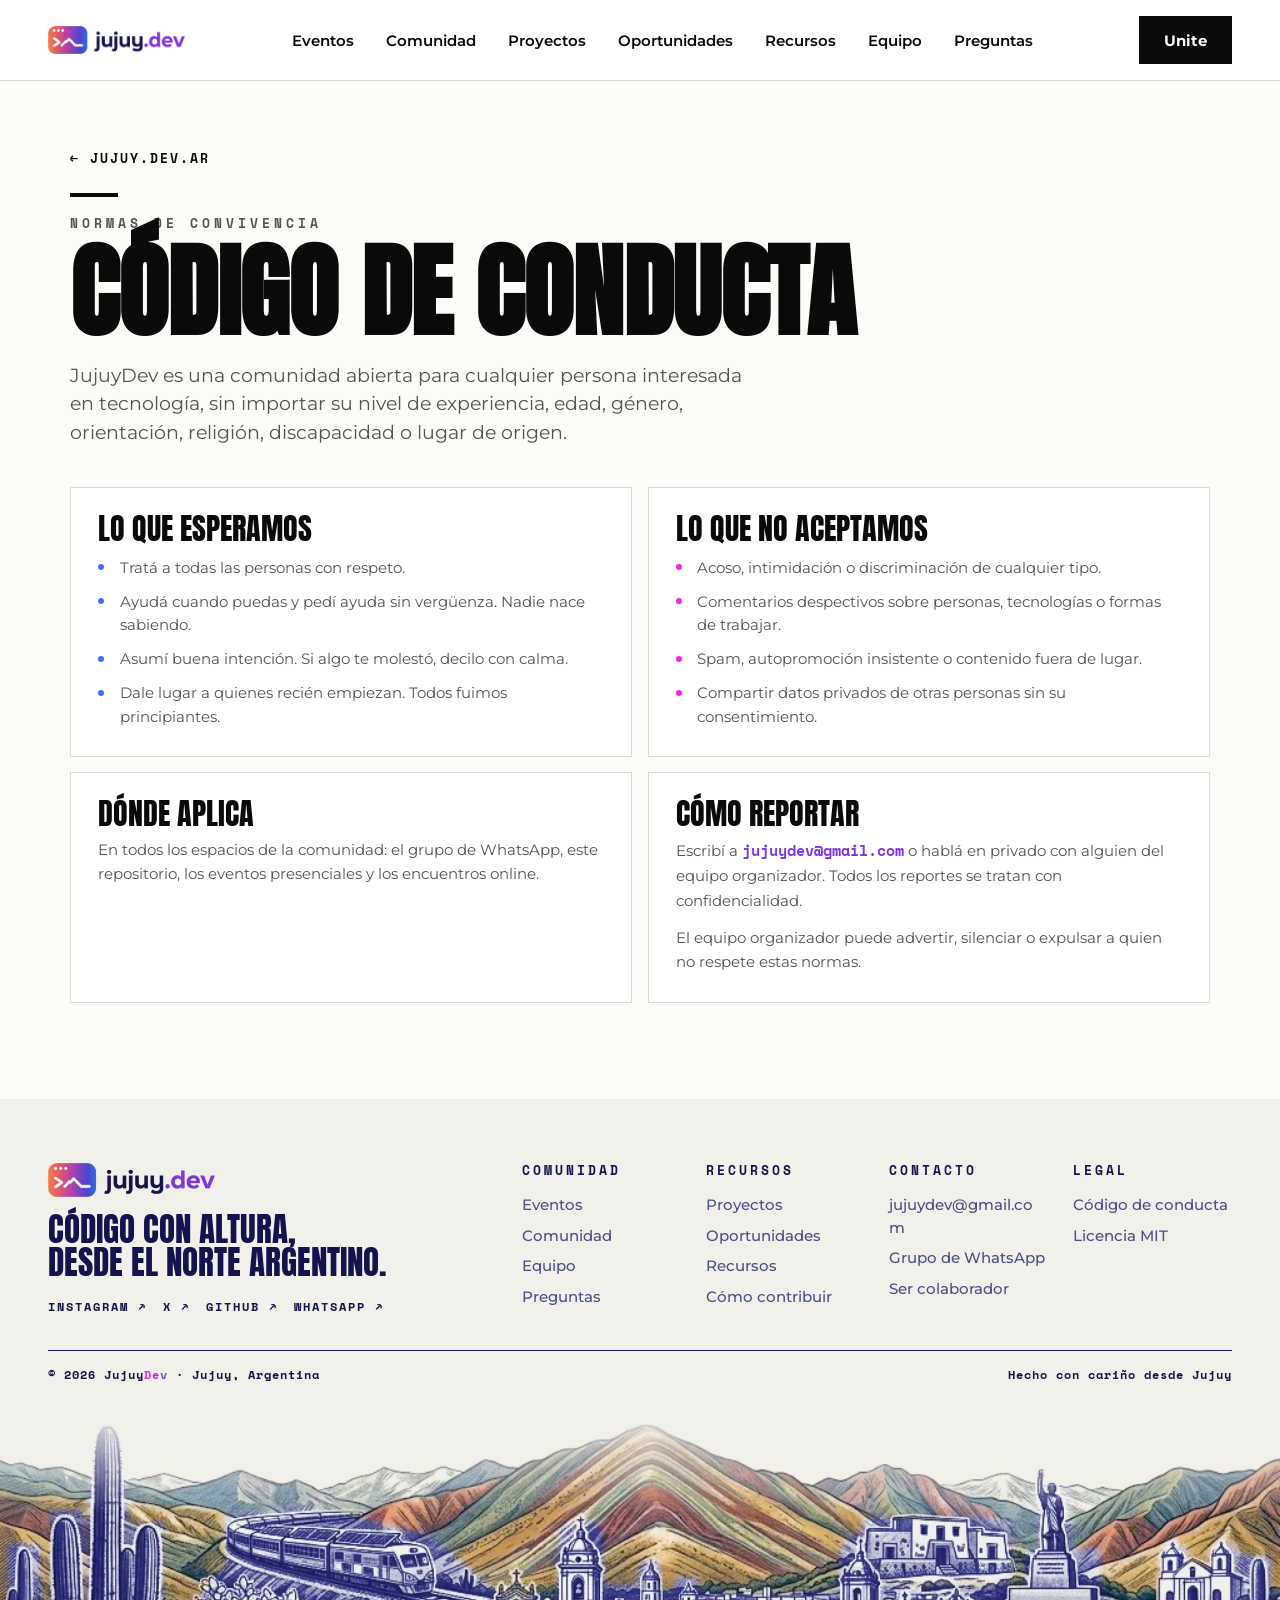
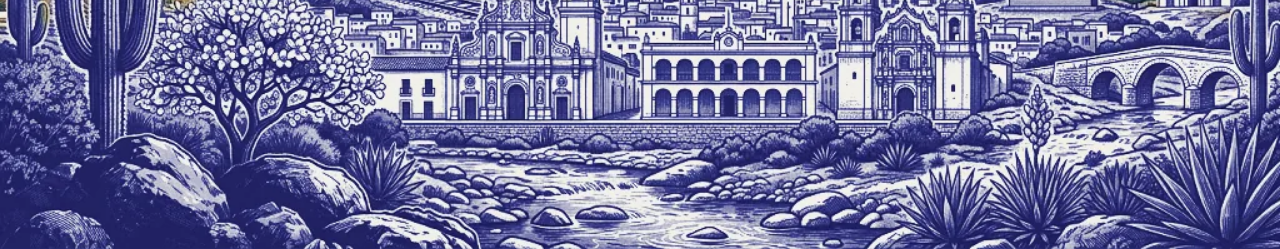
==== commit 704fd13a: "feat: footer ilustrado con Jujuy y arreglo del Tren Solar - Footer nuevo en todas las páginas: marca" ====
--- a/codigo-de-conducta/index.html
+++ b/codigo-de-conducta/index.html
@@ -29,8 +29,8 @@
   <link href="https://fonts.googleapis.com/css2?family=Anton&family=Montserrat:wght@400;500;600;700;800&family=Space+Mono:wght@700&display=swap" rel="stylesheet">
   <link rel="stylesheet" href="../styles.css?v=2026-10-12b">
   <link rel="stylesheet" href="../css/tokens.css?v=2026-10-17">
-  <link rel="stylesheet" href="../css/jd.css?v=2026-10-17b">
-  <link rel="stylesheet" href="../css/pages.css?v=2026-10-17">
+  <link rel="stylesheet" href="../css/jd.css?v=2026-10-18f">
+  <link rel="stylesheet" href="../css/pages.css?v=2026-10-18">
   <script>document.documentElement.classList.add('js');</script>
 </head>
 <body>
@@ -102,26 +102,62 @@
   </main>
 
   <footer class="jd-footer">
-    <div class="jd-footer__brand">
-      <img src="../assets/brand/jujuydev-logo.webp" alt="jujuy.dev" width="127" height="26">
-      <span>© <span data-year>2026</span> Jujuy<span class="jd-dev">Dev</span> · San Salvador de Jujuy</span>
+    <div class="jd-footer__top">
+      <div class="jd-footer__brand">
+        <a href="../" aria-label="jujuy.dev — inicio"><img src="../assets/brand/jujuydev-logo.webp" alt="jujuy.dev" width="167" height="34"></a>
+        <p class="jd-footer__tagline">Código con altura,<br>desde el norte argentino.</p>
+        <ul class="jd-footer__social">
+          <li><a href="https://www.instagram.com/jujuy.dev/" target="_blank" rel="noopener">Instagram ↗</a></li>
+          <li><a href="https://x.com/JujuyDevAr" target="_blank" rel="noopener">X ↗</a></li>
+          <li><a href="https://github.com/FrancoDuran23/jujuy_dev" target="_blank" rel="noopener">GitHub ↗</a></li>
+          <li><a href="https://chat.whatsapp.com/Bj1KKgjcLue2FOVuX8osmq" target="_blank" rel="noopener">WhatsApp ↗</a></li>
+        </ul>
+      </div>
+      <nav class="jd-footer__cols" aria-label="Pie de página">
+        <div>
+          <h2>Comunidad</h2>
+          <ul>
+            <li><a href="../eventos/">Eventos</a></li>
+            <li><a href="../comunidad/">Comunidad</a></li>
+            <li><a href="../#equipo">Equipo</a></li>
+            <li><a href="../faq/">Preguntas</a></li>
+          </ul>
+        </div>
+        <div>
+          <h2>Recursos</h2>
+          <ul>
+            <li><a href="../proyectos/">Proyectos</a></li>
+            <li><a href="../oportunidades/">Oportunidades</a></li>
+            <li><a href="../recursos/">Recursos</a></li>
+            <li><a href="https://github.com/FrancoDuran23/jujuy_dev/blob/main/CONTRIBUTING.md" target="_blank" rel="noopener">Cómo contribuir</a></li>
+          </ul>
+        </div>
+        <div>
+          <h2>Contacto</h2>
+          <ul>
+            <li><a href="mailto:jujuydev@gmail.com">jujuydev@gmail.com</a></li>
+            <li><a href="https://chat.whatsapp.com/Bj1KKgjcLue2FOVuX8osmq" target="_blank" rel="noopener">Grupo de WhatsApp</a></li>
+            <li><a href="mailto:jujuydev@gmail.com?subject=Quiero%20ser%20colaborador%20de%20JujuyDev">Ser colaborador</a></li>
+          </ul>
+        </div>
+        <div>
+          <h2>Legal</h2>
+          <ul>
+            <li><a href="../codigo-de-conducta/">Código de conducta</a></li>
+            <li><a href="https://github.com/FrancoDuran23/jujuy_dev/blob/main/LICENSE" target="_blank" rel="noopener">Licencia MIT</a></li>
+          </ul>
+        </div>
+      </nav>
     </div>
-    <nav aria-label="Pie de página">
-      <a href="../eventos/">Eventos</a>
-      <a href="../proyectos/">Proyectos</a>
-      <a href="../oportunidades/">Oportunidades</a>
-      <a href="../recursos/">Recursos</a>
-      <a href="../comunidad/">Comunidad</a>
-      <a href="../faq/">FAQ</a>
-      <a href="../codigo-de-conducta/">Código de conducta</a>
-      <a href="https://github.com/FrancoDuran23/jujuy_dev" target="_blank" rel="noopener">GitHub</a>
-      <a href="https://www.instagram.com/jujuy.dev/" target="_blank" rel="noopener">Instagram</a>
-      <a href="https://x.com/JujuyDevAr" target="_blank" rel="noopener">X</a>
-      <a href="mailto:jujuydev@gmail.com">Contacto</a>
-    </nav>
+    <div class="jd-footer__bar">
+      <span>© <span data-year>2026</span> Jujuy<span class="jd-dev">Dev</span> · Jujuy, Argentina</span>
+      <span>Hecho con cariño desde Jujuy</span>
+    </div>
+    <!-- Engraving of Jujuy: churches, the Cabildo arcade, the Tren Solar, the river and the bridge in blue ink; the coloured hills of the Quebrada behind. -->
+    <img class="jd-footer__art" src="../assets/brand/footer-jujuy.webp?v=2026-10-18f" alt="" width="1024" height="353" loading="lazy" decoding="async">
   </footer>
 
-  <script src="../assets/jd-nav.js?v=2026-10-17b" defer></script>
+  <script src="../assets/jd-nav.js?v=2026-10-17c" defer></script>
   <script>
     (function () {
       var revealed = document.querySelectorAll('.reveal');
--- a/css/jd.css
+++ b/css/jd.css
@@ -87,7 +87,7 @@
 .jd-hero__copy { position: relative; z-index: 3; display: grid; grid-template-columns: 1fr 520px 1fr; align-items: end; min-height: 820px; padding: 0 var(--space-12); }
 .jd-hero__left { grid-column: 1; padding-bottom: var(--space-2); }
 .jd-hero__right { grid-column: 3; display: flex; flex-direction: column; gap: var(--space-6); padding-bottom: var(--space-2); }
-.jd-hero__left .jd-tags { margin-bottom: var(--space-4); }
+.jd-hero__left .jd-tags { margin-bottom: var(--space-8); }
 .jd-hero .jd-display { font-size: clamp(64px, 7.5vw, 96px); }
 .jd-hero__actions { display: flex; flex-wrap: wrap; gap: var(--space-3); }
 
@@ -129,7 +129,6 @@
 .jd-train__wheel { animation: jd-spin .9s linear infinite; }
 @keyframes jd-spin { to { transform: rotate(360deg); } }
 @keyframes jd-train-bob { to { transform: translateY(1px); } }
-.jd-train:hover .jd-train__wheel, .jd-train:hover .jd-train__svg { animation-play-state: paused; }
 @media (prefers-reduced-motion: reduce) { .jd-train__wheel, .jd-train__svg { animation: none; } }
 @media (max-width: 900px) {
   .jd-train-head { grid-template-columns: 1fr; }
@@ -141,24 +140,25 @@
 .jd-team__intro { max-width: 440px; margin: 0; font-size: 17px; line-height: 1.55; color: var(--ink-muted); }
 .jd-team__intro a { color: var(--ink); font-weight: 700; text-decoration: none; border-bottom: 1.5px solid var(--violet); }
 .jd-team__intro a:hover { color: var(--violet); }
-.jd-team { display: grid; grid-template-columns: repeat(3, minmax(0, 1fr)); gap: var(--space-12) var(--space-6); border-top: 1.5px solid var(--ink); padding-top: var(--space-8); }
+.jd-team { display: grid; grid-template-columns: repeat(6, minmax(0, 1fr)); gap: var(--space-8) var(--space-4); border-top: 1.5px solid var(--ink); padding-top: var(--space-8); }
 .jd-person { display: flex; flex-direction: column; gap: var(--space-2); }
 .jd-person__photo { position: relative; aspect-ratio: 1; overflow: hidden; background: var(--plum); margin-bottom: var(--space-3); }
 .jd-person__photo .jd-orb { width: 70%; height: auto; aspect-ratio: 1; right: -16%; top: 8%; transition: transform .5s cubic-bezier(.2,.8,.2,1); }
 .jd-person:nth-child(3n+2) .jd-person__photo .jd-orb { right: auto; left: 34%; top: -22%; width: 78%; }
 .jd-person:nth-child(3n) .jd-person__photo .jd-orb { right: -28%; top: 40%; width: 82%; }
 .jd-person__photo img { position: absolute; inset: 0; width: 100%; height: 100%; object-fit: cover; filter: grayscale(1) contrast(1.05); transition: filter .35s ease; }
-.jd-person__mono { position: absolute; left: var(--space-4); bottom: var(--space-2); font-family: var(--font-condensed); font-size: clamp(72px, 8vw, 112px); line-height: .85; color: var(--on-plum); letter-spacing: -1px; }
-.jd-person__num { position: absolute; top: var(--space-4); left: var(--space-4); padding: var(--space-1) var(--space-3); border: 1.5px solid var(--on-plum); color: var(--on-plum); font: 700 13px/1.2 var(--font-mono); letter-spacing: 2px; }
+.jd-person__mono { position: absolute; left: var(--space-3); bottom: var(--space-2); font-family: var(--font-condensed); font-size: clamp(48px, 4.4vw, 64px); line-height: .85; color: var(--on-plum); letter-spacing: -1px; }
+.jd-person__num { position: absolute; top: var(--space-3); left: var(--space-3); padding: var(--space-1) var(--space-3); border: 1.5px solid var(--on-plum); color: var(--on-plum); font: 700 13px/1.2 var(--font-mono); letter-spacing: 2px; }
 .jd-person:hover .jd-orb { transform: scale(1.18) translateX(-8%); }
 .jd-person:hover .jd-person__photo img { filter: none; }
-.jd-person__name { font-family: var(--font-condensed); font-weight: 400; font-size: 34px; line-height: .95; text-transform: uppercase; margin: 0; }
-.jd-person__role { margin: 0; font: 500 15px/1.4 var(--font-sans); color: var(--ink-muted); }
+.jd-person__name { font-family: var(--font-condensed); font-weight: 400; font-size: 24px; line-height: .95; text-transform: uppercase; margin: 0; }
+.jd-person__role { margin: 0; font: 500 14px/1.4 var(--font-sans); color: var(--ink-muted); }
 .jd-person__links { display: flex; gap: var(--space-4); margin-top: var(--space-1); }
 .jd-person__links a { font: 700 12px/1 var(--font-mono); letter-spacing: 2px; text-transform: uppercase; text-decoration: none; color: var(--ink); }
 .jd-person__links a:hover { color: var(--violet); }
-@media (max-width: 900px) { .jd-team { grid-template-columns: repeat(2, minmax(0, 1fr)); gap: var(--space-8) var(--space-4); } .jd-person__name { font-size: 26px; } }
-@media (max-width: 520px) { .jd-team { grid-template-columns: repeat(2, minmax(0, 1fr)); gap: var(--space-6) var(--space-3); } .jd-person__name { font-size: 20px; } .jd-person__role { font-size: 13px; } .jd-person__mono { font-size: 56px; left: var(--space-3); } .jd-person__num { top: var(--space-2); left: var(--space-2); font-size: 11px; } .jd-person__links { flex-direction: column; gap: var(--space-2); } }
+@media (max-width: 1100px) { .jd-team { grid-template-columns: repeat(3, minmax(0, 1fr)); } }
+@media (max-width: 640px) { .jd-team { grid-template-columns: repeat(2, minmax(0, 1fr)); gap: var(--space-6) var(--space-3); } .jd-person__name { font-size: 20px; } }
+@media (max-width: 520px) { .jd-team { grid-template-columns: repeat(2, minmax(0, 1fr)); gap: var(--space-6) var(--space-3); } .jd-person__name { font-size: 20px; } .jd-person__role { font-size: 13px; } .jd-person__mono { font-size: 44px; left: var(--space-3); } .jd-person__num { top: var(--space-2); left: var(--space-2); font-size: 11px; } .jd-person__links { flex-direction: column; gap: var(--space-2); } }
 
 /* ---------- Event card ---------- */
 .jd-event { display: grid; grid-template-columns: 200px 1fr; gap: var(--space-6); align-items: stretch; padding: var(--space-6); background: var(--paper-raised); border: 1px solid var(--line-soft); border-radius: var(--radius-none); }
@@ -209,16 +209,12 @@
 .jd-cta__art .jd-orb { width: 340px; height: 340px; left: 40px; top: 40px; }
 .jd-cta__art img { position: absolute; bottom: 0; left: 50%; height: 440px; transform: translateX(-46%); -webkit-mask-image: linear-gradient(180deg, #000 70%, transparent 98%); mask-image: linear-gradient(180deg, #000 70%, transparent 98%); }
 .jd-cta .jd-btn--primary { background: var(--on-plum); color: var(--plum); border-color: var(--on-plum); }
-.jd-footer { display: flex; justify-content: space-between; align-items: center; flex-wrap: wrap; gap: var(--space-6); padding: var(--space-8) var(--space-12); background: var(--paper-sunk); font: 500 13px/1.4 var(--font-sans); color: var(--ink-muted); }
-.jd-footer nav { display: flex; gap: var(--space-6); flex-wrap: wrap; }
-.jd-footer a { text-decoration: none; font-weight: 600; color: var(--ink); }
 @media (max-width: 900px) {
   .jd-pillars, .jd-posters, .jd-about, .jd-cta { grid-template-columns: 1fr; }
   .jd-gallery { grid-template-columns: repeat(2, 1fr); grid-auto-rows: 160px; }
   .jd-pillar + .jd-pillar { padding-left: 0; border-left: 0; }
   .jd-cta { padding: var(--space-16) var(--space-4) 0; }
   .jd-cta__copy { padding-bottom: 0; }
-  .jd-footer { padding: var(--space-8) var(--space-4); }
 }
 
 /* ==========================================================================
@@ -232,10 +228,18 @@
 /* ---------- Nav: menú en pantallas chicas ---------- */
 .jd-nav__toggle { display: none; min-height: 40px; padding: 0 var(--space-4); border: 1.5px solid var(--ink); background: transparent; color: var(--ink); font: 700 13px/1 var(--font-mono); letter-spacing: 3px; text-transform: uppercase; cursor: pointer; }
 .jd-nav__links a[aria-current="page"] { color: var(--violet); }
+.jd-nav__actions { display: flex; align-items: center; gap: var(--space-3); }
+.jd-theme { min-height: 40px; padding: 0 var(--space-4); border: 1.5px solid var(--ink); background: transparent; color: var(--ink); font: 700 13px/1 var(--font-mono); letter-spacing: 3px; text-transform: uppercase; cursor: pointer; transition: background-color .15s ease, color .15s ease; }
+.jd-theme:hover { background: var(--ink); color: var(--on-ink); }
 @media (max-width: 1100px) {
   .jd-nav { flex-wrap: wrap; }
-  .jd-nav__toggle { display: inline-flex; align-items: center; margin-left: auto; }
-  .jd-nav > .jd-btn--primary { display: none; }
+  .jd-nav__actions { order: 1; margin-left: auto; }
+  .jd-nav__toggle { display: inline-flex; align-items: center; order: 2; }
+  .jd-nav > nav { order: 3; }
+  .jd-nav__actions .jd-btn--primary { display: none; }
+  .jd-nav { gap: var(--space-2); }
+  .jd-nav__actions { gap: var(--space-2); }
+  .jd-theme, .jd-nav__toggle { padding: 0 var(--space-3); letter-spacing: 2px; }
   .jd-nav.is-open > nav { order: 3; width: 100%; }
   .jd-nav.is-open .jd-nav__links { display: flex; flex-direction: column; gap: 0; width: 100%; border-top: 1.5px solid var(--ink); }
   .jd-nav.is-open .jd-nav__links a { display: block; padding: var(--space-4) 0; border-bottom: 1px solid var(--line-soft); font-size: 17px; }
@@ -312,11 +316,17 @@
   .jd-logos__track { width: auto; animation: none; }
   .jd-logos__set { flex-wrap: wrap; }
 }
-.jd-logo { display: flex; align-items: center; justify-content: center; gap: var(--space-3); min-height: 112px; padding: var(--space-4) var(--space-6); background: #ffffff; color: #0a0a0a; font: 700 15px/1.2 var(--font-sans); text-decoration: none; transition: background-color .15s ease; }
+/* Light tints of the three orb colours, in turn, so the logos keep a light ground in both themes.
+   On hover the bar at the bottom fills with that colour at full strength. */
+.jd-logo { --tint: #fde8fb; --accent: var(--orb-magenta); position: relative; display: flex; align-items: center; justify-content: center; gap: var(--space-3); min-height: 112px; padding: var(--space-4) var(--space-6); background: var(--tint); color: #0a0a0a; font: 700 15px/1.2 var(--font-sans); text-decoration: none; transition: background-color .15s ease; }
+.jd-logo:nth-child(3n+2) { --tint: #f3e6fd; --accent: var(--orb-violet); }
+.jd-logo:nth-child(3n) { --tint: #e6edfe; --accent: var(--orb-blue); }
+.jd-logo::after { content: ""; position: absolute; left: 0; right: 0; bottom: 0; height: 4px; background: var(--accent); transform: scaleY(.5); transform-origin: bottom; opacity: .55; transition: transform .2s ease, opacity .2s ease; }
+a.jd-logo:hover::after { transform: none; opacity: 1; }
 .jd-logo img { display: block; max-width: 100%; max-height: 52px; width: auto; height: auto; object-fit: contain; }
 .jd-logo--mark img { width: 40px; height: 40px; }
 .jd-logo--wide img { max-height: 30px; }
-a.jd-logo:hover { background: #f1f0ea; }
+a.jd-logo:hover { background: #ffffff; }
 .jd-collab { display: flex; align-items: center; justify-content: space-between; gap: var(--space-6); flex-wrap: wrap; margin-top: var(--space-6); padding: var(--space-6); background: var(--paper-raised); border: 1px solid var(--line-soft); }
 .jd-collab h3 { font-family: var(--font-condensed); font-weight: 400; font-size: clamp(28px, 3vw, 36px); line-height: .95; text-transform: uppercase; margin: 0 0 var(--space-2); }
 .jd-collab p { margin: 0; font-size: 17px; line-height: 1.55; color: var(--ink-muted); }
@@ -342,14 +352,37 @@
 .jd-cta p { margin: 0; max-width: 520px; font-size: 17px; line-height: 1.55; }
 .jd-cta p a { color: var(--on-plum); font-family: var(--font-mono); font-weight: 700; text-decoration: none; border-bottom: 1.5px solid var(--orb-violet); }
 
-/* ---------- Footer ---------- */
-.jd-footer { align-items: flex-start; }
-.jd-footer__brand { display: flex; flex-direction: column; gap: var(--space-3); }
-.jd-footer__brand img { height: 26px; width: auto; display: block; align-self: flex-start; }
-.jd-footer__brand img.jd-logo-dark { display: none; }
-[data-theme="dark"] .jd-footer__brand img.jd-logo-light { display: none; }
-[data-theme="dark"] .jd-footer__brand img.jd-logo-dark { display: block; }
-.jd-footer nav a:hover { color: var(--violet); }
+/* ---------- Footer: la ciudad en grabado ----------
+   The engraving across the bottom (assets/brand/footer-jujuy.webp) is printed in the brand
+   palette: the town in navy ink on the sunk paper of the site, the hills of the Quebrada in full
+   colour. Its paper is baked into the image, so the footer keeps the light palette in both themes. */
+.jd-footer { --f-paper: #f1f0ea; --f-ink: #14134d; --f-muted: #4b4f86; position: relative; overflow: hidden; background: var(--f-paper); color: var(--f-ink); font: 500 15px/1.5 var(--font-sans); }
+.jd-footer a { color: var(--f-ink); text-decoration: none; }
+.jd-footer a:hover { color: var(--violet); }
+.jd-footer__top { position: relative; z-index: 1; display: grid; grid-template-columns: minmax(0, 1.2fr) minmax(0, 2fr); gap: var(--space-12); padding: var(--space-16) var(--space-12) var(--space-8); }
+.jd-footer__brand { display: flex; flex-direction: column; gap: var(--space-4); align-items: flex-start; }
+.jd-footer__brand img { height: 34px; width: auto; display: block; }
+.jd-footer__tagline { margin: 0; font-family: var(--font-condensed); font-size: clamp(28px, 2.6vw, 36px); line-height: 1; text-transform: uppercase; }
+.jd-footer__social { display: flex; flex-wrap: wrap; gap: var(--space-2) var(--space-4); margin: 0; padding: 0; list-style: none; }
+.jd-footer__social a { font: 700 12px/1.4 var(--font-mono); letter-spacing: 2px; text-transform: uppercase; }
+.jd-footer__cols { display: grid; grid-template-columns: repeat(4, minmax(0, 1fr)); gap: var(--space-6); }
+.jd-footer__cols h2 { margin: 0 0 var(--space-4); font: 700 13px/1.2 var(--font-mono); letter-spacing: 3px; text-transform: uppercase; }
+.jd-footer__cols ul { display: flex; flex-direction: column; gap: var(--space-2); margin: 0; padding: 0; list-style: none; }
+.jd-footer__cols a { color: var(--f-muted); overflow-wrap: anywhere; }
+.jd-footer__cols a:hover { color: var(--violet); }
+.jd-footer__bar { position: relative; z-index: 1; display: flex; justify-content: space-between; flex-wrap: wrap; gap: var(--space-3); margin: 0 var(--space-12); padding: var(--space-4) 0; border-top: 1.5px solid var(--f-ink); font: 700 12px/1.4 var(--font-mono); letter-spacing: 1px; }
+.jd-footer__art { display: block; width: 100%; height: auto; aspect-ratio: 1024 / 353; margin-top: var(--space-2); object-fit: cover; object-position: 50% 100%; pointer-events: none; user-select: none;
+  /* the top edge of the engraving melts into the paper */
+  -webkit-mask-image: linear-gradient(180deg, transparent 0, #000 24%); mask-image: linear-gradient(180deg, transparent 0, #000 24%); }
+@media (max-width: 1000px) {
+  .jd-footer__top { grid-template-columns: 1fr; gap: var(--space-8); }
+}
+@media (max-width: 640px) {
+  .jd-footer__top { padding: var(--space-12) var(--space-4) var(--space-6); }
+  .jd-footer__cols { grid-template-columns: repeat(2, minmax(0, 1fr)); gap: var(--space-8) var(--space-4); }
+  .jd-footer__bar { margin: 0 var(--space-4); }
+  .jd-footer__art { aspect-ratio: auto; height: 220px; object-position: 46% 100%; }
+}
 
 /* ---------- Encabezado de página interna con el sistema (ej. /eventos/) ---------- */
 .jd-page-head { display: flex; flex-direction: column; align-items: flex-start; gap: var(--space-6); padding-top: var(--space-16); }
@@ -373,3 +406,19 @@
   .jd-detail, .jd-photos { grid-template-columns: 1fr; }
   .jd-facts div { grid-template-columns: 1fr; gap: var(--space-1); }
 }
+
+/* Información del evento con el flyer al lado */
+.jd-detail--flyer { grid-template-columns: minmax(0, 1.4fr) minmax(0, 1fr); align-items: start; }
+.jd-detail__info { display: flex; flex-direction: column; gap: var(--space-12); }
+.jd-detail--flyer .jd-flyer { position: sticky; top: var(--space-6); width: 100%; margin: 0; }
+.jd-flyer--square { aspect-ratio: 1; }
+.jd-flyer--wide { aspect-ratio: 4 / 3; }
+.jd-photos--one { grid-template-columns: minmax(0, 1fr); }
+.jd-photos--one .jd-tile { aspect-ratio: 16 / 9; }
+.jd-person__links { flex-wrap: wrap; gap: var(--space-2) var(--space-4); }
+@media (max-width: 900px) {
+  .jd-detail--flyer { grid-template-columns: 1fr; }
+  .jd-detail--flyer .jd-flyer { position: static; order: -1; max-width: 480px; }
+}
+
+@media (max-width: 420px) { .jd-nav__logo { height: 24px; } }
--- a/css/pages.css
+++ b/css/pages.css
@@ -152,3 +152,4 @@
 .jd-nav__links a { color: var(--ink); }
 .jd-nav__links a:hover, .jd-nav__links a[aria-current="page"] { color: var(--violet); }
 .jd-footer { margin-top: 0; }
+.jd-footer h2 { font-family: var(--font-mono); font-size: 13px; line-height: 1.2; letter-spacing: 3px; }
